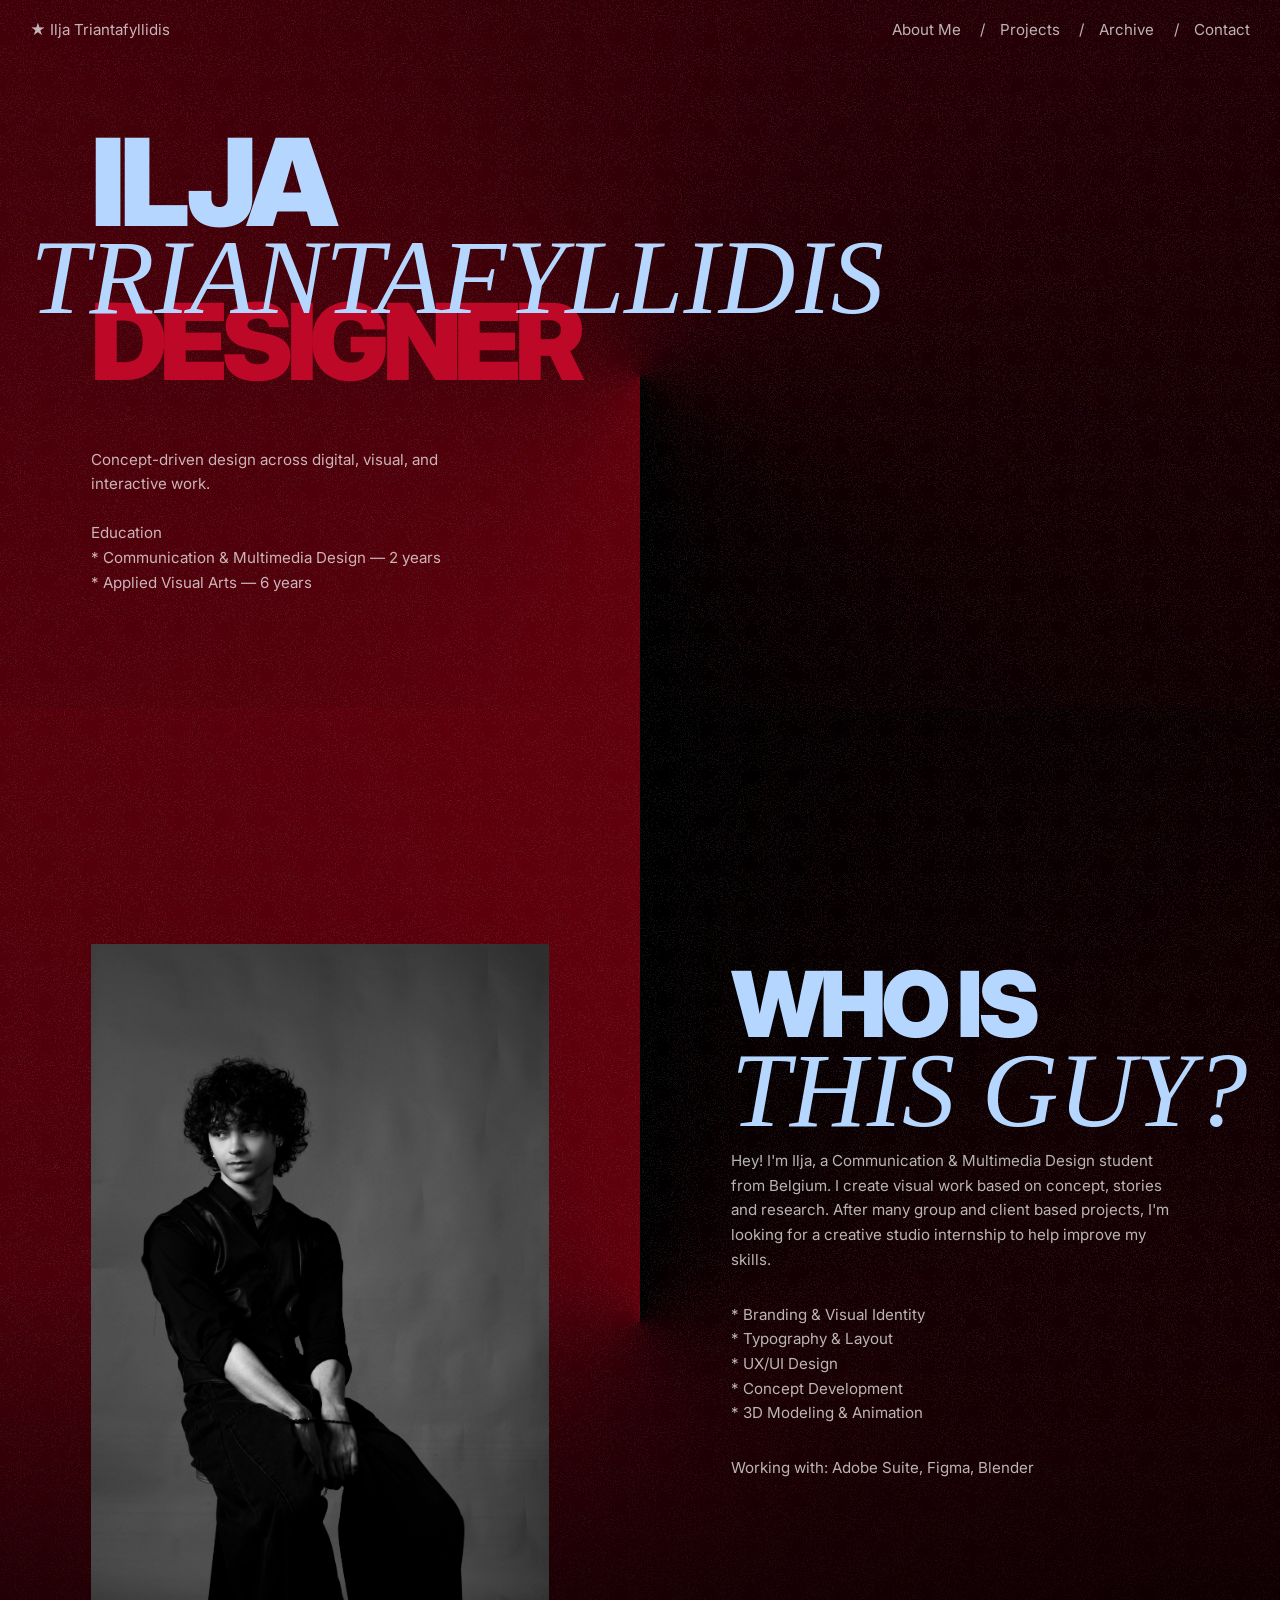
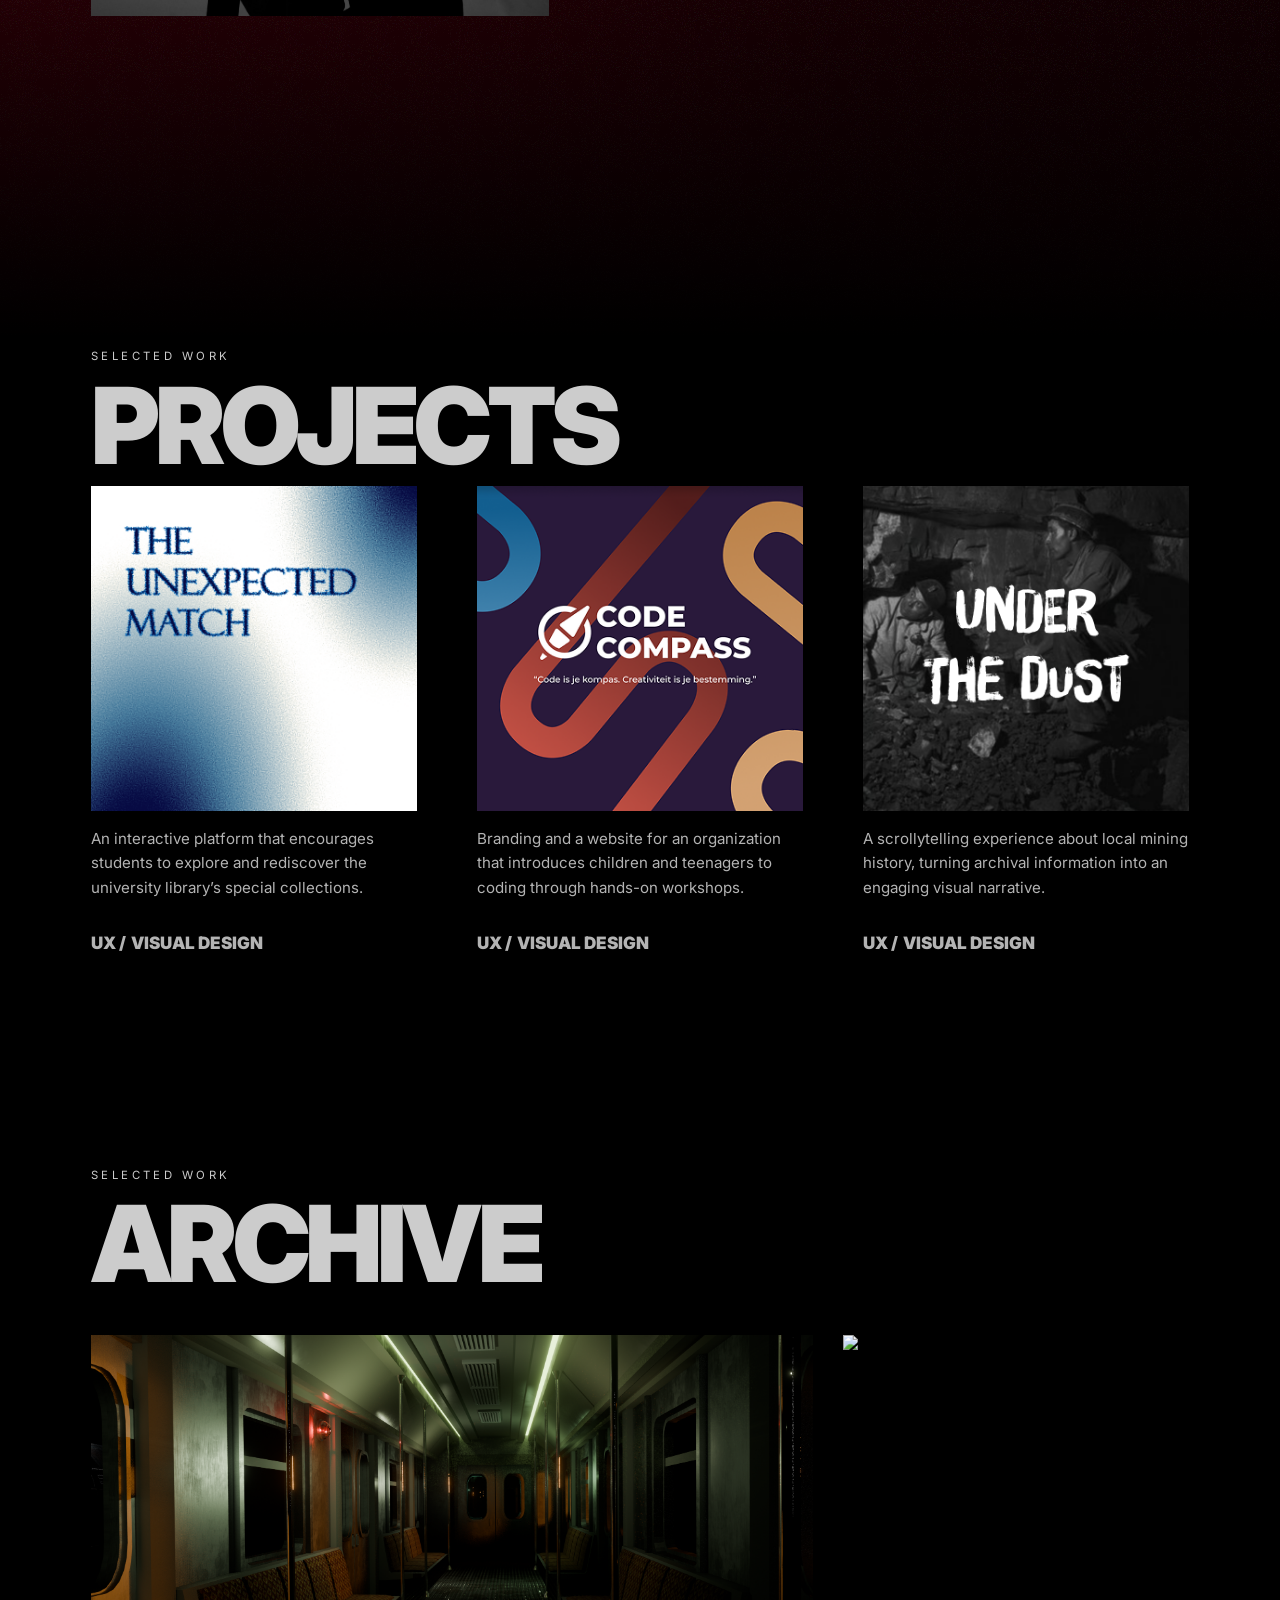
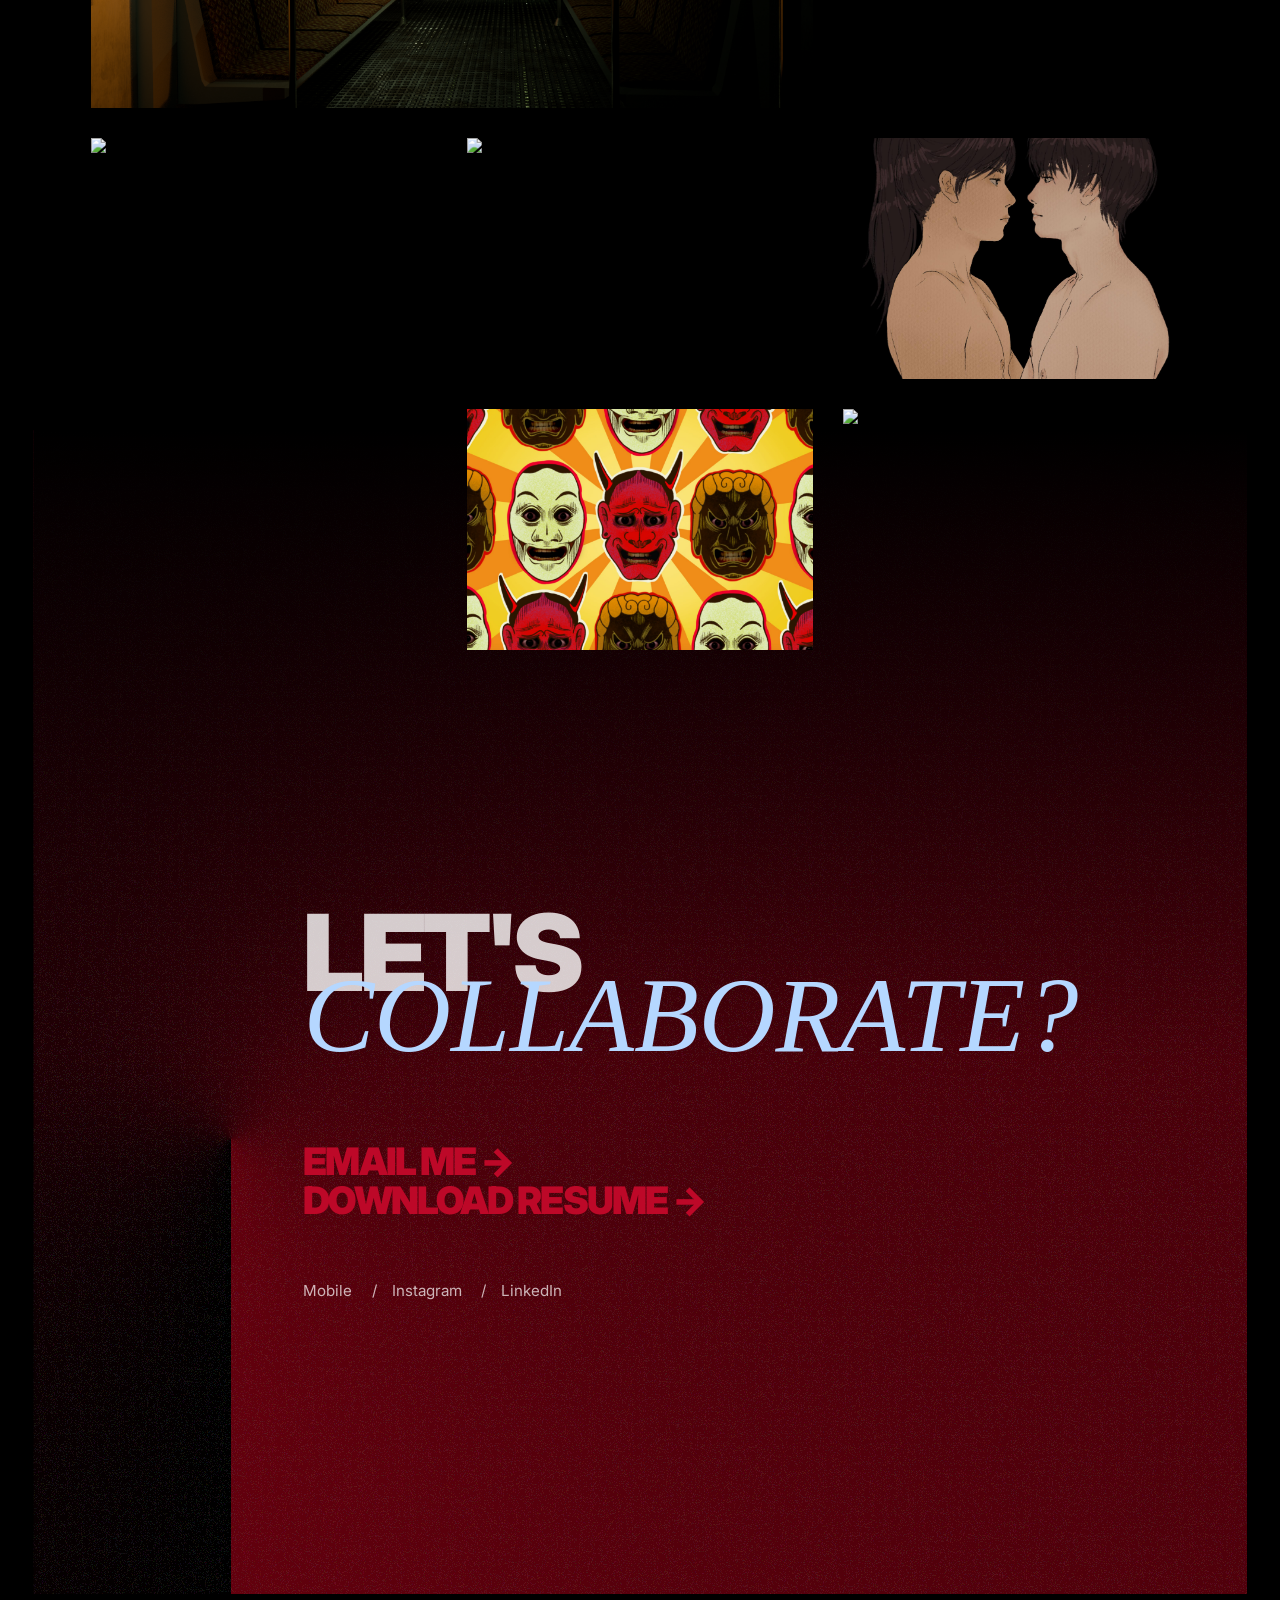
==== index.html @ 42c35bc0 "first commit" ====
<!DOCTYPE html>
<html lang="en">

<head>
    <meta charset="UTF-8">
    <meta name="viewport" content="width=device-width, initial-scale=1.0">
    <meta name="description"
        content="Portfolio of Ilja Triantafyllidis, showcasing UX, visual design, and interactive projects.">
    <title>Ilja Triantafyllidis Portfolio</title>
    <link rel="stylesheet" href="css/reset.css">
    <link rel="stylesheet" href="css/style.css">

    <link rel="preconnect" href="https://fonts.googleapis.com">
    <link rel="preconnect" href="https://fonts.gstatic.com" crossorigin>
    <link
        href="https://fonts.googleapis.com/css2?family=Inter:ital,opsz,wght@0,14..32,100..900;1,14..32,100..900&display=swap"
        rel="stylesheet">
</head>

<body>
    <div class="pageRevealOverlay" aria-hidden="true"></div>

    <nav class="siteNav" aria-label="Primary navigation">
        <div class="siteNavBrand navLeft">
            <a href="index.html#top" class="homeLink">★ Ilja Triantafyllidis</a>
        </div>
        <div class="siteNavLinks">
            <ul class="siteNavList ulWhite">
                <li><a href="index.html#about">About Me</a></li>
                <li><a href="index.html#projects">Projects</a></li>
                <li><a href="index.html#archive">Archive</a></li>
                <li><a href="index.html#contact">Contact</a></li>
            </ul>
        </div>
    </nav>

    <div class="siteBackground background" aria-hidden="true">
        <div class="siteBackgroundLayer background1">
            <img src="assets/img/radialGradient.svg" alt="background gradient" class="radialGradientTop">
            <img src="assets/img/radialGradient.svg" alt="background gradient" class="radialGradientBottom">
            <div class="siteBackgroundFade fadeGradient"></div>
        </div>
    </div>

    <main id="top" class="siteMain">

        <section class="hero frame" aria-label="Introduction">
            <div class="heroTitle">
                <h1>ILJA</h1>
                <h2>TRIANTAFYLLIDIS</h2>
                <h3>DESIGNER</h3>
            </div>
            <p>Concept-driven design across digital, visual, and interactive work.<br><br>
                Education<br>* Communication & Multimedia Design — 2 years<br>* Applied Visual Arts — 6 years
            </p>
        </section>

        <section class="intro frame" id="about" aria-label="About">
            <div class="introMedia leftIntro">
                <figure class="imgIntroBox">
                    <img src="assets/img/port1.jpg" alt="ilja" class="imgIntroContent">
                </figure>
            </div>
            <div class="introContent rightIntro">
                <h4>WHO IS</h4>
                <h2> THIS GUY?</h2>
                <p>Hey! I'm Ilja, a Communication & Multimedia Design student from Belgium.
                    I create visual work based on concept, stories and research.
                    After many group and client based projects, I'm looking for a creative studio internship
                    to help improve
                    my skills.</p>
                <p>* Branding & Visual Identity<br>
                    * Typography & Layout<br>
                    * UX/UI Design<br>
                    * Concept Development<br>
                    * 3D Modeling & Animation</p>
                <p class="noMargin">Working with: Adobe Suite, Figma, Blender</p>
            </div>
        </section>

        <section class="projects" id="projects" aria-label="Projects">
            <h6>SELECTED WORK</h6>
            <h3>PROJECTS</h3>
            <div class="projectItems">
                <article class="projectItem">
                    <a href="theUnexpectedMatch.html">
                        <img src="assets/img/theUnexpectedMatch.png" alt="the unexpected match" class="projectImg">
                    </a>
                    <p>An interactive platform that encourages students to explore and rediscover the university
                        library’s special collections.</p>
                    <ul>
                        <li>UX</li>
                        <li>VISUAL DESIGN</li>
                    </ul>
                </article>
                <article class="projectItem">
                    <a href="codeCompass.html">
                        <img src="assets/img/codeCompass.png" alt="code compass" class="projectImg">
                    </a>
                    <p>Branding and a website for an organization that introduces children and teenagers to coding
                        through hands-on workshops.</p>
                    <ul>
                        <li>UX</li>
                        <li>VISUAL DESIGN</li>
                    </ul>
                </article>
                <article class="projectItem">
                    <a href="underTheDust.html">
                        <img src="assets/img/onderHetStof.png" alt="onder het stof" class="projectImg">
                    </a>
                    <p>A scrollytelling experience about local mining history, turning archival information into an
                        engaging visual narrative.</p>
                    <ul>
                        <li>UX</li>
                        <li>VISUAL DESIGN</li>
                    </ul>
                </article>
            </div>
        </section>

        <section class="archive" id="archive" aria-label="Archive">
            <h6>SELECTED WORK</h6>
            <h3>ARCHIVE</h3>
            <!-- <div class="archiveGrid archiveRows">
                <div class="archiveColumn archiveRow">
                    <div class="archiveItem">
                        <img src="assets/img/illustration3.png" alt="Archive illustration 1">
                    </div>
                    <div class="archiveItem">
                        <img src="assets/img/illustration1.png" alt="Archive illustration 2">
                    </div>
                    <div class="archiveItem">
                        <img src="assets/img/illustration4.png" alt="Archive illustration 3">
                    </div>
                </div>
                <div class="archiveColumn archiveRow">
                    <div class="archiveItem">
                        <img src="assets/img/illustration3.png" alt="Archive illustration 4">
                    </div>
                    <div class="archiveItem">
                        <img src="assets/img/illustration1.png" alt="Archive illustration 5">
                    </div>
                    <div class="archiveItem">
                        <img src="assets/img/illustration4.png" alt="Archive illustration 6">
                    </div>
                </div>
                <div class="archiveColumn archiveRow">
                    <div class="archiveItem">
                        <img src="assets/img/illustration3.png" alt="Archive illustration 7">
                    </div>
                    <div class="archiveItem">
                        <img src="assets/img/illustration1.png" alt="Archive illustration 8">
                    </div>
                    <div class="archiveItem">
                        <img src="assets/img/illustration4.png" alt="Archive illustration 9">
                    </div>
                </div>
            </div> -->

            <div class="archiveGrid" aria-label="Archive gallery">
                <article class="archiveCell archiveItem cell-a">
                    <img src="assets/img/A.png" alt="Archive image 1" class="archiveImg">
                </article>
                <article class="archiveCell archiveItem cell-b">
                    <img src="assets/img/B.png" alt="Archive image 2" class="archiveImg">
                </article>
                <article class="archiveCell archiveItem cell-c">
                    <img src="assets/img/C.png" alt="Archive image 3" class="archiveImg">
                </article>
                <article class="archiveCell archiveItem archivePan cell-d">
                    <img src="assets/img/D.jpg" alt="Archive image 4" class="archiveImg">
                </article>
                <article class="archiveCell archiveItem cell-e">
                    <img src="assets/img/E.jpg" alt="Archive image 5" class="archiveImg">
                </article>
                <article class="archiveCell archiveItem cell-f">
                    <img src="assets/img/F.jpg" alt="Archive image 6" class="archiveImg">
                </article>
                <article class="archiveCell archiveItem cell-g">
                    <img src="assets/img/G.png" alt="Archive image 7" class="archiveImg">
                </article>
            </div>


        </section>

        <aside class="archiveModal" id="archiveModal" aria-hidden="true" role="dialog" aria-modal="true"
            aria-label="Archive image viewer">
            <button type="button" class="archiveModalClose" id="archiveModalClose"
                aria-label="Close image popup">×</button>
            <div class="archiveModalViewport" id="archiveModalViewport">
                <img src="" alt="" class="archiveModalImage" id="archiveModalImage">
            </div>
        </aside>

        <section class="contact frame" id="contact" aria-label="Contact">
            <h3>LET'S</h3>
            <h2>COLLABORATE?</h2>
            <!-- <p>Do you like what you see? L</p> -->
            <div class="contactLinks">
                <a href="mailto:hello@example.com">EMAIL ME →</a>
                <a href="assets/files/Ilja_Resume.pdf" download>DOWNLOAD RESUME →</a>
            </div>
            <ul class="contactMeta ulWhite">
                <li><a href="#" aria-disabled="true">Mobile</a></li>
                <li><a href="#" aria-disabled="true">Instagram</a></li>
                <li><a href="#" aria-disabled="true">LinkedIn</a></li>
            </ul>
        </section>

    </main>

    <div class="background2" aria-hidden="true">
        <img src="assets/img/radialGradient2.svg" alt="" class="radialGradientContact">
    </div>



    <script src="js/script.js"></script>
</body>

</html>
---- css/style.css ----
/* Custom styles */

/* ========================================
   PAGE REVEAL ANIMATION
   ======================================== */

@keyframes revealPage {
    0% {
        transform: translateX(-40vw) skewX(-20deg);
        width: 200%;
    }
    100% {
        transform: translateX(200vw) skewX(-20deg);
        width: 200%;
    }
}

.pageRevealOverlay {
    position: fixed;
    top: 0;
    left: 0;
    width: 200%;
    height: 100vh;
    background-color: #000000;
    z-index: 9999;
    transform-origin: left center;
}

body.page-ready .pageRevealOverlay {
    animation: revealPage 1.2s ease-in-out forwards;
}

/* ========================================
   DESIGN TOKENS & VARIABLES
   ======================================== */

/* Color Palette */
:root {
    /* Text Colors */
    --color-text-primary: #ffffff;
    --color-text-secondary: #B5D7FF;
    --color-text-accent: #BD0828;
    
    /* Background Colors */
    --color-background-dark: #000000;
    
    /* Spacing Scale */
    --spacing-xs: 4px;
    --spacing-sm: 8px;
    --spacing-md: 16px;
    --spacing-lg: 32px;
    --spacing-xl: 64px;
    --spacing-2xl: 96px;
    --spacing-3xl: 128px;
    --spacing-4xl: 160px;
    --spacing-5xl: 224px;
    
    /* Animation */
    --timing-fast: 150ms;
    --timing-base: 200ms;
    --timing-slow: 300ms;
    --timing-slower: 700ms;
    --timing-slowest: 900ms;
    --easing-standard: cubic-bezier(0.22, 1, 0.36, 1);
    --easing-ease: ease;
    
    /* Z-Index Scale */
    --z-background: -10;
    --z-base: 0;
    --z-content: 1;
    --z-elevated: 5;
    --z-overlay: 10;
    --z-nav: 30;
    --z-modal: 200;
    
    /* Breakpoints */
    --breakpoint-md: 900px;
    --breakpoint-sm: 768px;
    
    /* Deprecated: Use new naming */
    --color-primarytext: #ffffff;
    --color-secondarytext: #B5D7FF;
    --color-accenttext: #BD0828;
    --color-background: #000000;
}

/* Typography */

h3,
h5,
h6,
p {
    opacity: 0.8;
}

h1 {
    font-family: 'Inter';
    font-size: 128px;
    font-style: normal;
    font-weight: 900;
    line-height: 128px;
    letter-spacing: -5px;
    color: var(--color-text-secondary);
}

h2 {
    font-family: Georgia;
    font-size: 112px;
    font-style: italic;
    font-weight: 400;
    line-height: 72px;
    color: var(--color-text-secondary);
}

.h2-reveal {
    transition: left 700ms cubic-bezier(0.22, 1, 0.36, 1) 400ms;
    will-change: left;
}

h3 {
    font-family: 'Inter';
    font-size: 112px;
    font-style: normal;
    font-weight: 900;
    line-height: 128px;
    letter-spacing: -5px;
    color: var(--color-text-primary);
}

h4 {
    font-family: 'Inter';
    font-size: 96px;
    font-style: normal;
    font-weight: 900;
    line-height: 128px;
    letter-spacing: -5px;
    color: var(--color-text-secondary);
}

h5 {
    font-family: 'Inter';
    font-size: 72px;
    font-style: normal;
    font-weight: 900;
    line-height: 72px;
    letter-spacing: -4px;
    color: var(--color-text-primary);
}

h6 {
    font-family: 'Inter';
    font-size: 12px;
    font-style: normal;
    font-weight: 400;
    line-height: 16px;
    letter-spacing: 3.6px;
    color: var(--color-text-primary);
}

p {
    font-family: 'Inter';
    font-size: 16px;
    font-style: normal;
    font-weight: 400;
    line-height: 26px;
    opacity: 0.7;
    color: var(--color-text-primary);
    margin-bottom: var(--spacing-lg);
}

span {
    font-weight: 900;
}

.contactLinks a {
    font-family: 'Inter';
    font-size: 40px;
    font-style: normal;
    font-weight: 900;
    line-height: 38px;
    letter-spacing: -2px;
    color: var(--color-text-accent);
    text-decoration: none;
    display: inline-block;
    width: fit-content;
    transform-origin: left center;
    transform: skewX(0deg);
    transition: transform 240ms var(--easing-standard);
}

.contactLinks a:hover {
    transform: skewX(-20deg);
}

.contactMeta a,
.contactMeta a:link,
.contactMeta a:visited,
.contactMeta a:active {
    font: inherit;
    font-style: normal;
    line-height: inherit;
    letter-spacing: 0;
    color: inherit;
    text-decoration: none;
    font-weight: 400;
    display: inline-block;
    transform-origin: left center;
    transform: skewX(0deg);
    transition: transform 240ms var(--easing-standard), font-weight var(--timing-fast) var(--easing-ease), opacity var(--timing-base) var(--easing-ease);
}

.contactMeta a:hover {
    transform: skewX(-20deg);
    opacity: 1;
}

ul {
    font-family: 'Inter';
    font-size: 18px;
    font-style: normal;
    font-weight: 900;
    line-height: 26px;
    opacity: 0.7;
    color: var(--color-text-primary);
    display: flex;
    flex-wrap: wrap;
    margin-bottom: var(--spacing-lg);
}

.ulWhite {
    font-weight: 400;
    font-size: 16px;
}

.ulWhite li:not(:last-child)::after {
    margin-left: var(--spacing-md);
    margin-right: var(--spacing-md);
}

li:not(:last-child)::after {
    content: " /";
    margin-right: 5px;
}

/* Overall */

body {
    position: relative;
    background: var(--color-background-dark);
}

html {
    scroll-behavior: smooth;
}

main {
    display: flex;
    flex-direction: column;
    max-width: 1440px;
    padding-left: var(--spacing-2xl);
    padding-right: var(--spacing-2xl);
    margin: 0 auto;
}


/* nav */

nav {
    position: fixed;
    top: 0;
    left: 0;
    width: 100%;
    height: 64px;
    display: flex;
    align-items: center;
    justify-content: space-between;
    padding-left: var(--spacing-lg);
    padding-right: var(--spacing-lg);
    box-sizing: border-box;
    z-index: var(--z-nav);
    background-color: transparent;
    transition: background-color var(--timing-slow) var(--easing-ease);
}

nav.is-scrolled {
    background-color: var(--color-background-dark);
}

nav p,
nav ul {
    margin: 0;
}

nav .homeLink {
    font-family: 'Inter';
    font-size: 16px;
    font-style: normal;
    font-weight: 400;
    line-height: 26px;
    opacity: 0.7;
    color: var(--color-text-primary);
    text-decoration: none;
    letter-spacing: 0;
    display: inline-block;
    transform-origin: left center;
    transform: skewX(0deg);
    transition: transform 240ms var(--easing-standard), opacity var(--timing-base) var(--easing-ease);
}

nav .homeLink:hover {
    transform: skewX(-20deg);
    opacity: 1;
}

nav .ulWhite a {
    font: inherit;
    font-style: normal;
    line-height: inherit;
    letter-spacing: 0;
    color: inherit;
    text-decoration: none;
    font-weight: 400;
    display: inline-block;
    transform-origin: left center;
    transform: skewX(0deg);
    transition: transform 240ms var(--easing-standard), font-weight var(--timing-fast) var(--easing-ease), opacity var(--timing-base) var(--easing-ease);
}

nav .ulWhite a:hover {
    transform: skewX(-20deg);
    opacity: 1;
}

nav .ulWhite a.active {
    font-weight: 900;
}

#top,
#projects,
#about,
#archive,
#contact {
    scroll-margin-top: 32px;
}

/* jumpbutton */

.jumpButton {
    position: fixed;
    bottom: 32px;
    right: 32px;
    z-index: 100;
}

.jumpLink {
    font-family: 'Inter';
    font-size: 32px;
    font-style: normal;
    font-weight: 900;
    line-height: 38px;
    letter-spacing: -1px;
    color: var(--color-text-primary);
    text-decoration: none;
}

/* frames */

.frame {
    min-height: 700px;
    max-height: 1000px;
}

/* red background */

.background1 {
    position: absolute;
    top: -50px;
    left: 0;
    width: 100%;
    z-index: var(--z-background);
    opacity: 1;
}

@media (prefers-reduced-motion: reduce) {
    .background1 {
        opacity: 1;
        transition: none;
    }

    .background2 {
        opacity: 1;
        transition: none;
    }
}

.radialGradientTop {
    position: relative;
    top: -200px;
    width: 100%;
}

.radialGradientBottom {
    position: relative;
    top: -500px;
    transform: scaleY(-1);
    width: 100%;
}

.fadeGradient {
    position: relative;
    top: -1200px;
    left: 0;
    width: 100%;
    height: 700px;
    background: linear-gradient(to bottom, rgba(0, 0, 0, 0) 0%, var(--color-background-dark) 100%);
    z-index: var(--z-base);
}

.radialGradientContact {
    position: absolute;
    bottom: 0;
    left: 50%;
    transform: translateX(-50%);
    width: 100vw;
    display: block;
}

.background2 {
    position: absolute;
    left: 0;
    bottom: 0;
    width: 100%;
    z-index: var(--z-background);
    opacity: 0;
    transition: opacity var(--timing-slowest) var(--easing-ease);
    pointer-events: none;
}

body.is-loaded .background2 {
    opacity: 1;
}

/* Hero */

.hero {
    box-sizing: border-box;
    height: 100vh;
    padding-top: var(--spacing-3xl);
}

.hero p {
    width: 418px;
    margin-top: var(--spacing-md);
}

.hero h6 {
    margin-bottom: 32px;
}

.heroTitle h3 {
    color: var(--color-text-accent);
    position: relative;
    top: -32px;
    z-index: 5;
    opacity: 1;
    letter-spacing: -7px;
}

.heroTitle h2 {
    position: relative;
    left: -64px;
    z-index: 10;
}

/* Introduction */

.intro {
    box-sizing: border-box;
    height: 100vh;
    padding-top: var(--spacing-2xl);
    padding-bottom: var(--spacing-2xl);
    display: flex;
    flex-direction: row;
    margin-bottom: var(--spacing-4xl);
}

.intro .leftIntro,
.intro .introMedia {
    width: 50%;
    padding-right: var(--spacing-2xl);
    box-sizing: border-box;
}

.intro .rightIntro,
.intro .introContent {
    padding-left: var(--spacing-2xl);
    width: 50%;
    box-sizing: border-box;
}

.imgIntroBox {
    width: 100%;
    height: 100%;
    overflow: hidden;
}

.imgIntroContent {
    display: block;
    width: 100%;
    height: 100%;
    object-fit: cover;
    object-position: center;
    filter: grayscale(100%);
}

.intro h2 {
    position: relative;
    top: -10px;
    left: -252px;
    z-index: 10;
    width: fit-content;
    white-space: nowrap;
    margin-bottom: 16px;
}

.intro .noMargin {
    margin: 0;
}

/* Projects */

.projects {
    box-sizing: border-box;
    padding-top: 96px;
    padding-bottom: 96px;
}

.projectItems {
    display: flex;
    gap: var(--spacing-xl);
}

.projectItem {
    flex: 1;
    min-width: 0;
    position: relative;
}

.projectItem > a {
    position: relative;
    display: block;
}

.projectItem > a::before {
    content: "";
    position: absolute;
    top: 0;
    left: 0;
    width: 100%;
    aspect-ratio: 1/1;
    background: var(--color-text-secondary);
    opacity: 0;
    transform: translateX(0);
    transition: transform var(--timing-slow) var(--easing-ease), opacity var(--timing-slow) var(--easing-ease);
    pointer-events: none;
}

.projectImg {
    position: relative;
    z-index: 1;
    display: block;
    width: 100%;
    aspect-ratio: 1/1;
    object-fit: cover;
    object-position: center;
    margin-bottom: var(--spacing-md);
    transition: transform var(--timing-slow) var(--easing-ease);
}

.projectItem > a:hover::before {
    opacity: 1;
    transform: translateX(-10px);
}

.projectItem > a:hover .projectImg {
    transform: skewX(-6deg) translateX(6px);
}

/* archive */

.archive {
    box-sizing: border-box;
    padding-bottom: 96px;
    padding-top: 96px;
}

.archiveGrid {
    width: 100%;
    margin-top: 32px;
    display: grid;
    gap: var(--spacing-lg);
    grid-template-columns: repeat(3, minmax(0, 1fr));
    grid-template-rows: 1.55fr 1fr 1fr;
    grid-template-areas:
        "a a b"
        "c d e"
        "c f g";
    aspect-ratio: 6 / 5;
}

.archiveCell {
    position: relative;
    min-width: 0;
    min-height: 0;
    cursor: pointer;
}

.cell-a {
    grid-area: a;
}

.cell-b {
    grid-area: b;
}

.cell-c {
    grid-area: c;
}

.cell-d {
    grid-area: d;
}

.cell-e {
    grid-area: e;
}

.cell-f {
    grid-area: f;
}

.cell-g {
    grid-area: g;
}

.archiveItem::before {
    content: "";
    position: absolute;
    top: 0;
    left: 0;
    width: 100%;
    height: 100%;
    background: var(--color-text-secondary);
    opacity: 0;
    transform: translateX(0);
    transition: transform var(--timing-slow) var(--easing-ease), opacity var(--timing-slow) var(--easing-ease);
    pointer-events: none;
    z-index: 0;
}

.archiveImg {
    position: relative;
    z-index: 1;
    display: block;
    width: 100%;
    height: 100%;
    object-fit: cover;
    object-position: center;
    transition: transform var(--timing-slow) var(--easing-ease);
}

.archivePan {
    overflow: visible;
}

.archivePanViewport,
.archiveModalViewport {
    position: absolute;
    inset: 0;
    display: flex;
    align-items: center;
    justify-content: center;
    transition: transform var(--timing-slow) var(--easing-ease);
}

.archivePanViewport {
    overflow: visible;
}

.archivePanClip {
    position: absolute;
    inset: 0;
    overflow: hidden;
}

.archivePanTrack,
.archiveModalTrack {
    display: flex;
    width: max-content;
    height: 100%;
    gap: 5px;
    will-change: transform;
    animation: archivePanLoop 60s linear infinite;
}

.archivePanTrack img,
.archiveModalTrack img {
    display: block;
    height: 100%;
    width: auto;
    flex: 0 0 auto;
    object-fit: cover;
    object-position: left center;
}

.archiveItem:hover::before {
    opacity: 1;
    transform: translateX(-10px);
}

.archiveItem:hover .archiveImg {
    transform: skewX(-6deg) translateX(6px);
}

.archivePan:hover .archivePanViewport {
    transform: skewX(-6deg) translateX(6px);
}

@keyframes archivePanLoop {
    0% {
        transform: translateX(0);
    }

    100% {
        transform: translateX(calc(-50% - 2.5px));
    }
}

@media (max-width: 900px) {
    .archiveGrid {
        aspect-ratio: auto;
        grid-template-columns: repeat(2, minmax(0, 1fr));
        grid-template-rows: auto;
        grid-template-areas:
            "a a"
            "b c"
            "d e"
            "f g";
    }

    .archiveCell {
        aspect-ratio: 3 / 2;
    }

    .cell-c {
        aspect-ratio: 2 / 3;
    }
}

.archiveModal {
    position: fixed;
    inset: 0;
    z-index: var(--z-modal);
    display: flex;
    align-items: center;
    justify-content: center;
    padding: var(--spacing-lg);
    background: rgba(0, 0, 0, 0.82);
    opacity: 0;
    pointer-events: none;
    transition: opacity var(--timing-slow) var(--easing-ease);
}

.archiveModal.is-open {
    opacity: 1;
    pointer-events: auto;
}

.archiveModalImage {
    max-width: min(1100px, calc(100vw - 64px));
    max-height: calc(100vh - 64px);
    width: auto;
    height: auto;
    object-fit: contain;
    box-shadow: 0 14px 48px rgba(0, 0, 0, 0.45);
}

.archiveModal.is-pan {
    overflow: hidden;
}

.archiveModalViewport {
    position: relative;
    width: min(1100px, calc(100vw - 64px));
    height: min(100vh - 64px, 900px);
}

.archiveModal.is-pan .archiveModalViewport {
    width: min(85vw, 1100px);
    height: min(80vh, 900px);
    cursor: pointer;
    box-sizing: border-box;
}

.archiveModal.is-pan .archiveModalImage {
    max-width: none;
    max-height: none;
}

.archiveModalClose {
    position: absolute;
    top: 18px;
    right: 24px;
    border: 0;
    background: transparent;
    color: var(--color-text-primary);
    font-family: 'Inter';
    font-size: 40px;
    font-weight: 400;
    line-height: 1;
    opacity: 0.8;
    cursor: pointer;
}

.archiveModalClose:hover {
    opacity: 1;
}

body.is-modal-open {
    overflow: hidden;
}

/* contact */

.contact {
    box-sizing: border-box;
    height: 100vh;
    padding-top: var(--spacing-4xl);
    padding-left: var(--spacing-5xl);
}

.contact h2 {
    position: relative;
    top: -35px;
    left: -60px;
    z-index: 10;
    width: fit-content;
    white-space: nowrap;
}

.contact p {
    width: 512px;
    margin-top: 16px;
}

.contactLinks {
    display: flex;
    gap: 4px;
    margin-top: 64px;
    flex-direction: column;
}

.contact ul {
    margin-top: 64px;
}

/* projects */

.projectHeroImg {
    position: absolute;
    top: 0;
    left: 50%;
    width: calc(100vw / var(--page-zoom-scale, 1));
    height: calc(100vh / var(--page-zoom-scale, 1));
    transform: translateX(-50%);
    z-index: 0;
    overflow: hidden;
}

.projectHeroImg img {
    display: block;
    width: 100%;
    height: 100%;
    object-fit: cover;
    object-position: center;
}

.projectHeroImg .imageGradient {
    position: absolute;
    inset: 0;
    background: linear-gradient(to right, rgba(0, 0, 0, 1) 0%, rgba(0, 0, 0, 0) 100%);
    pointer-events: none;
}

.projectHero {
    box-sizing: border-box;
    position: relative;
    height: 100vh;
    padding-top: 96px;
    padding-bottom: 96px;
    min-height: 700px;
    overflow: hidden;
}

.projectHero>* {
    position: relative;
    z-index: 1;
}

.projectHero h1 {
    color: var(--color-primarytext);
    position: relative;
    top: -32px;
    z-index: 5;
    opacity: 1;
    letter-spacing: -7px;
}

.projectHero p {
    width: 512px;
    margin-top: 16px;
    z-index: 5;
}

.projectHeroInfo p {
    width: auto;
}

.projectHeroInfo {
    display: flex;
    gap: 32px;
    margin-top: 32px;
    z-index: 5;
}

/* project problem */

.projectProblem {
    box-sizing: border-box;
    height: 100vh;
    padding-top: 128px;
    padding-bottom: 96px;
    min-height: 700px;
}

.projectProblemText {
    width: 512px;
}

.projectProblemText p {
    margin-top: 16px;
}

.projectProblemImg {
    margin-top: calc(100vh / var(--page-zoom-scale, 1));
    position: absolute;
    top: 0;
    right: 0;
    width: calc(50vw / var(--page-zoom-scale, 1));
    height: calc(100vh / var(--page-zoom-scale, 1));
    overflow: hidden;
}

.projectProblemImg img,
.projectProblemImg .projectProblemImgContent {
    display: block;
    width: 100%;
    height: 80%;
    margin-top: 10%;
    object-fit: cover;
    object-position: right center;
}

.projectProblemImg .imageGradient {
    position: absolute;
    inset: 0;
    background:
        linear-gradient(to top, rgba(0, 0, 0, 1) 0%, rgba(0, 0, 0, 0) 65%),
        linear-gradient(to right, rgba(0, 0, 0, 1) 0%, rgba(0, 0, 0, 0) 100%);
    z-index: 2;
    pointer-events: none;
}

/* project quote */

.projectQuote {
    box-sizing: border-box;
    height: 150vh;
    padding-top: 0;
    padding-bottom: 0;
    min-height: 700px;
}

.projectQuote h2 {
    position: sticky;
    top: 0;
    height: 100vh;
    display: flex;
    justify-content: center;
    align-items: center;
    width: 640px;
    margin: 0 auto;
    font-size: 24px;
    text-align: center;
    font-size: 40px;
    line-height: 39px;
}

@media (max-width: 900px) {
    .projectQuote {
        height: 118vh;
    }

    .projectQuote h2 {
        width: min(88vw, 640px);
        line-height: 1.2;
    }
}

/* project field research */

.projectFieldResearch {
    box-sizing: border-box;
    padding-bottom: 128px;
}

.projectFieldResearch .content,
.projectFieldResearch .researchGrid {
    display: flex;
    gap: 32px;
    flex-direction: column;
}

.projectFieldResearch p {
    margin-bottom: 16px;
}

.projectFieldResearch .content .left,
.projectFieldResearch .content .right,
.projectFieldResearch .researchColumn {
    width: 512px;

}

.projectFieldResearch .content img,
.projectFieldResearch .researchGrid img {
    width: 100%;
    aspect-ratio: 16/10;
    object-fit: cover;
    object-position: center;
}

/* project insights */

.projectInsights {
    box-sizing: border-box;
    padding-bottom: 128px;
    min-height: 700px;
    display: flex;
    gap: 64px;
}

.projectInsights .left,
.projectInsights .insightsNarrative {
    width: 512px;
}

.projectInsights .insightCard {
    width: 384px;
    height: 35%;
    border: 1px solid var(--color-primarytext);
    background-color: var(--color-background);
    display: flex;
    justify-content: center;
    align-items: center;
    align-content: center;
    text-align: center;
    position: relative;
    opacity: 0;
    transform: translateX(80px);
}

.insightCard p {
    width: 224px;
    margin: 0;
    font-weight: 700;
}

.projectInsights .insightCard h2 {
    position: absolute;
    margin: 0;
    font-size: 32px;
}

.projectInsights .insightCard2 h2 {
    top: 10px;
    right: -170px;
}

.projectInsights .insightCard3 h2 {
    top: 40px;
    right: -100px;
}

.insightCard1 {
    z-index: 3;
}

.insightCard2 {
    margin-left: 96px;
    margin-top: -32px;
    z-index: 4;
}

.insightCard3 {
    margin-left: 32px;
    margin-top: -32px;
    z-index: 3;
}

.projectInsights.is-visible .insightCard {
    animation-name: insightCardEnter;
    animation-duration: 700ms;
    animation-timing-function: cubic-bezier(0.22, 1, 0.36, 1);
    animation-fill-mode: forwards;
}

.projectInsights.is-visible .insightCard1 {
    animation-delay: 1s;
}

.projectInsights.is-visible .insightCard2 {
    animation-delay: 1.3s;
}

.projectInsights.is-visible .insightCard3 {
    animation-delay: 1.6s;
}

@keyframes insightCardEnter {
    from {
        opacity: 0;
        transform: translateX(80px);
    }

    to {
        opacity: 1;
        transform: translateX(0);
    }
}

@media (prefers-reduced-motion: reduce) {
    .projectInsights .insightCard {
        opacity: 1;
        transform: none;
        animation: none;
    }
}

/* project sketches */

.projectSketches {
    box-sizing: border-box;
    height: 360vh;
}

.projectSketchesScene {
    position: sticky;
    top: 0;
    height: 100vh;
    display: flex;
    justify-content: center;
    align-items: center;
    overflow: hidden;
}

.projectSketches h2 {
    width: 640px;
    text-align: center;
    font-size: 40px;
    line-height: 39px;
    z-index: 2;
    pointer-events: none;
}

.sketchImages {
    position: absolute;
    inset: 0;
    z-index: 1;
    pointer-events: none;
}

.sketchImage {
    position: absolute;
    width: 370px;
    max-width: 100%;
    height: auto;
    transform: translateY(120vh);
    will-change: transform;
}

.sketchImage:nth-child(1) {
    left: 6%;
    top: 10%;
}

.sketchImage:nth-child(2) {
    left: 28%;
    top: 32%;
}

.sketchImage:nth-child(3) {
    left: 69%;
    top: 8%;
}

.sketchImage:nth-child(4) {
    left: 3%;
    top: 42%;
}

.sketchImage:nth-child(5) {
    left: 73%;
    top: 38%;
}

.sketchImage:nth-child(6) {
    left: 18%;
    top: 67%;
}

.sketchImage:nth-child(7) {
    left: 53%;
    top: 70%;
}

.sketchImage:nth-child(8) {
    left: 10%;
    top: 80%;
}

@media (max-width: 900px) {
    .projectSketches {
        height: 320vh;
    }

    .projectSketches h2 {
        width: min(88vw, 640px);
        font-size: 30px;
        line-height: 1.2;
    }


}

/* project idea */

.projectIdea {
    box-sizing: border-box;
    padding-bottom: 128px;
}

.ideaCards {
    display: flex;
    gap: 32px;
    margin-top: 96px;
    align-items: center;
    justify-content: center;
    margin-bottom: 96px;
}

.ideaCard {
    text-align: center;
}

.ideaCard p {
    margin-top: 16px;
    width: auto;
}

.ideaArrow {
    width: 50px;
    flex-shrink: 0;
}

.projectIdea .explain {
    width: 512px;
}

.ideaCardsUtd {
    position: relative;
    display: block;
    width: fit-content;
    margin-right: auto;
    margin-left: auto;
}

.ideaCardsUtd .ideaCardUtd {
    display: block;
    max-width: 100%;
    height: auto;
}

.ideaCardsUtd::after {
    content: "";
    position: absolute;
    inset: 0;
    background:
        linear-gradient(to top, rgba(0, 0, 0, 1) 0%, rgba(0, 0, 0, 0) 100%) bottom / 100% 20% no-repeat,
        linear-gradient(to left, rgba(0, 0, 0, 1) 0%, rgba(0, 0, 0, 0) 100%) right / 20% 100% no-repeat;
    pointer-events: none;
}

/* project iteration */

.projectIteration {
    box-sizing: border-box;
    padding-top: 128px;
    padding-bottom: 96px;
}

.projectIteration p {
    margin-top: 32px;
    width: 512px;
}

.iterationImg {
    width: 100%;
    margin-top: 32px;
}

/* design decision */

.projectDesignDecision {
    box-sizing: border-box;
    padding-bottom: 128px;
}

.projectDesignDecisionGraphic {
    width: 100%;
    margin-top: 96px;
    margin-bottom: 96px;
}

.projectDesignDecisionGraphic .blocks {
    display: flex;
    gap: 32px;
    margin-top: 16px;
    width: 100%;
}

.projectDesignDecisionGraphic .block {
    flex: 1;
    min-width: 0;
    display: flex;
    flex-direction: column;
    gap: 16px
}

.projectDesignDecisionGraphic .block .color {
    width: 100%;
    height: 200px;
}

.projectDesignDecisionGraphic .color1 {
background-color: #F6B432;
}

.projectDesignDecisionGraphic .color2 {
    background-color: #B4152A;
}

.projectDesignDecisionGraphic .color3 {
    background-color: #1F88CC;
}

.projectDesignDecisionGraphic .color4 {
    background-color: #E74477;
}

.projectDesignDecisionGraphic .color5 {
    background-color: #7C2B88;
}

.projectDesignDecisionGraphic .arrow {
    width: 100%;
}

.projectDesignDecisionGraphic .arrow img {
    display: block;
    width: 100%;
    height: auto;
    object-fit: contain;
}

.projectDesignDecision p {
    width: 512px;
}

/* project final */

.projectFinalVideo {
    display: block;
    width: 70%;
    max-width: 100%;
    height: auto;
    margin-top: 32px;
    box-sizing: border-box;
    border: 4px solid transparent;
    margin: 64px auto 128px auto;
}

.projectFinalVideo.is-paused {
    border-color: #ffffff;
}

.projectFinal p {
    width: 512px;
}

.finalLink {
    width: 100%;
    margin-top: 32px;
    box-sizing: border-box;
}

.finalLink a {
    display: block;
    width: 100%;
    cursor: pointer;
}

.finalLink img {
    display: block;
    width: 100%;
    height: auto;
    object-fit: cover;
    object-position: center;
    transition: border 0.3s ease;
}

.finalLink a:hover img {
    border: 2px solid #ffffff;
    animation: borderPulse 1.5s ease-in-out infinite;
}

@keyframes borderPulse {
    0%, 100% {
        border-color: rgba(255, 255, 255, 0);
    }
    50% {
        border-color: rgba(255, 255, 255, 1);
    }
}
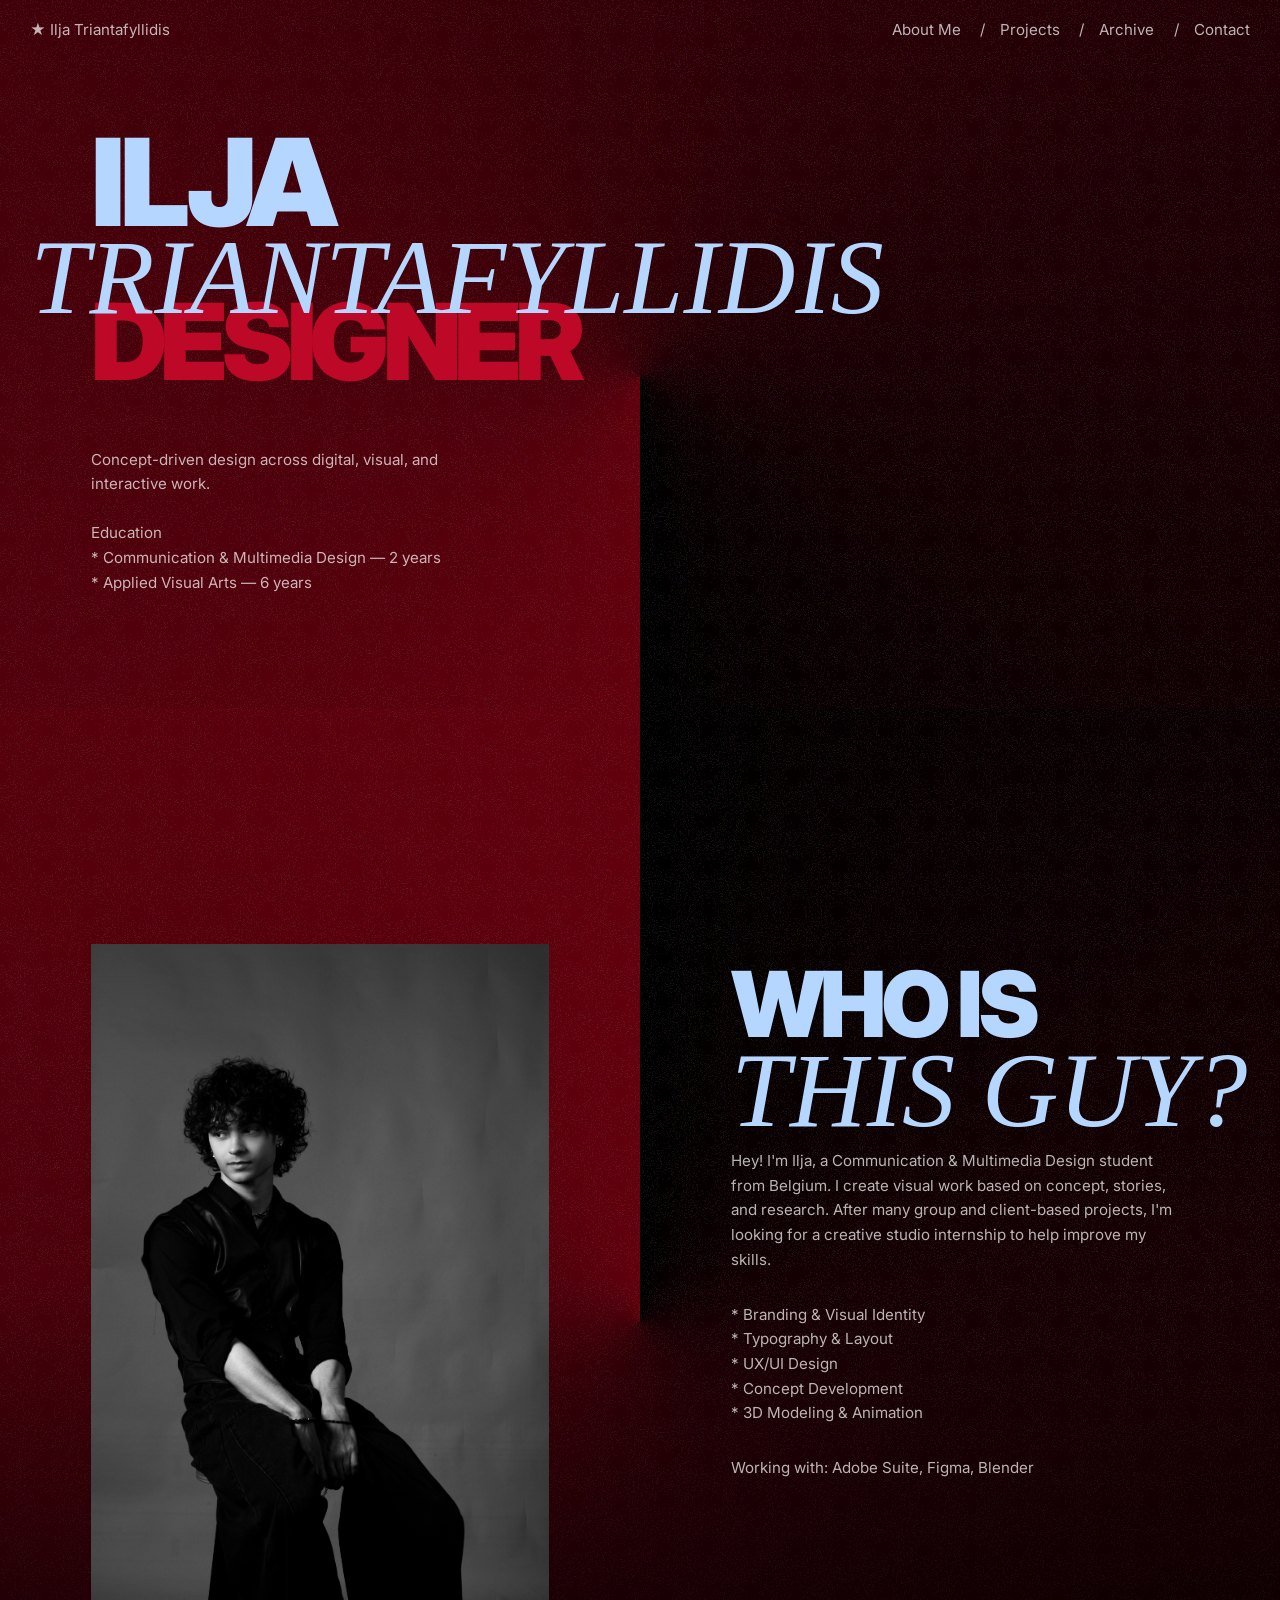
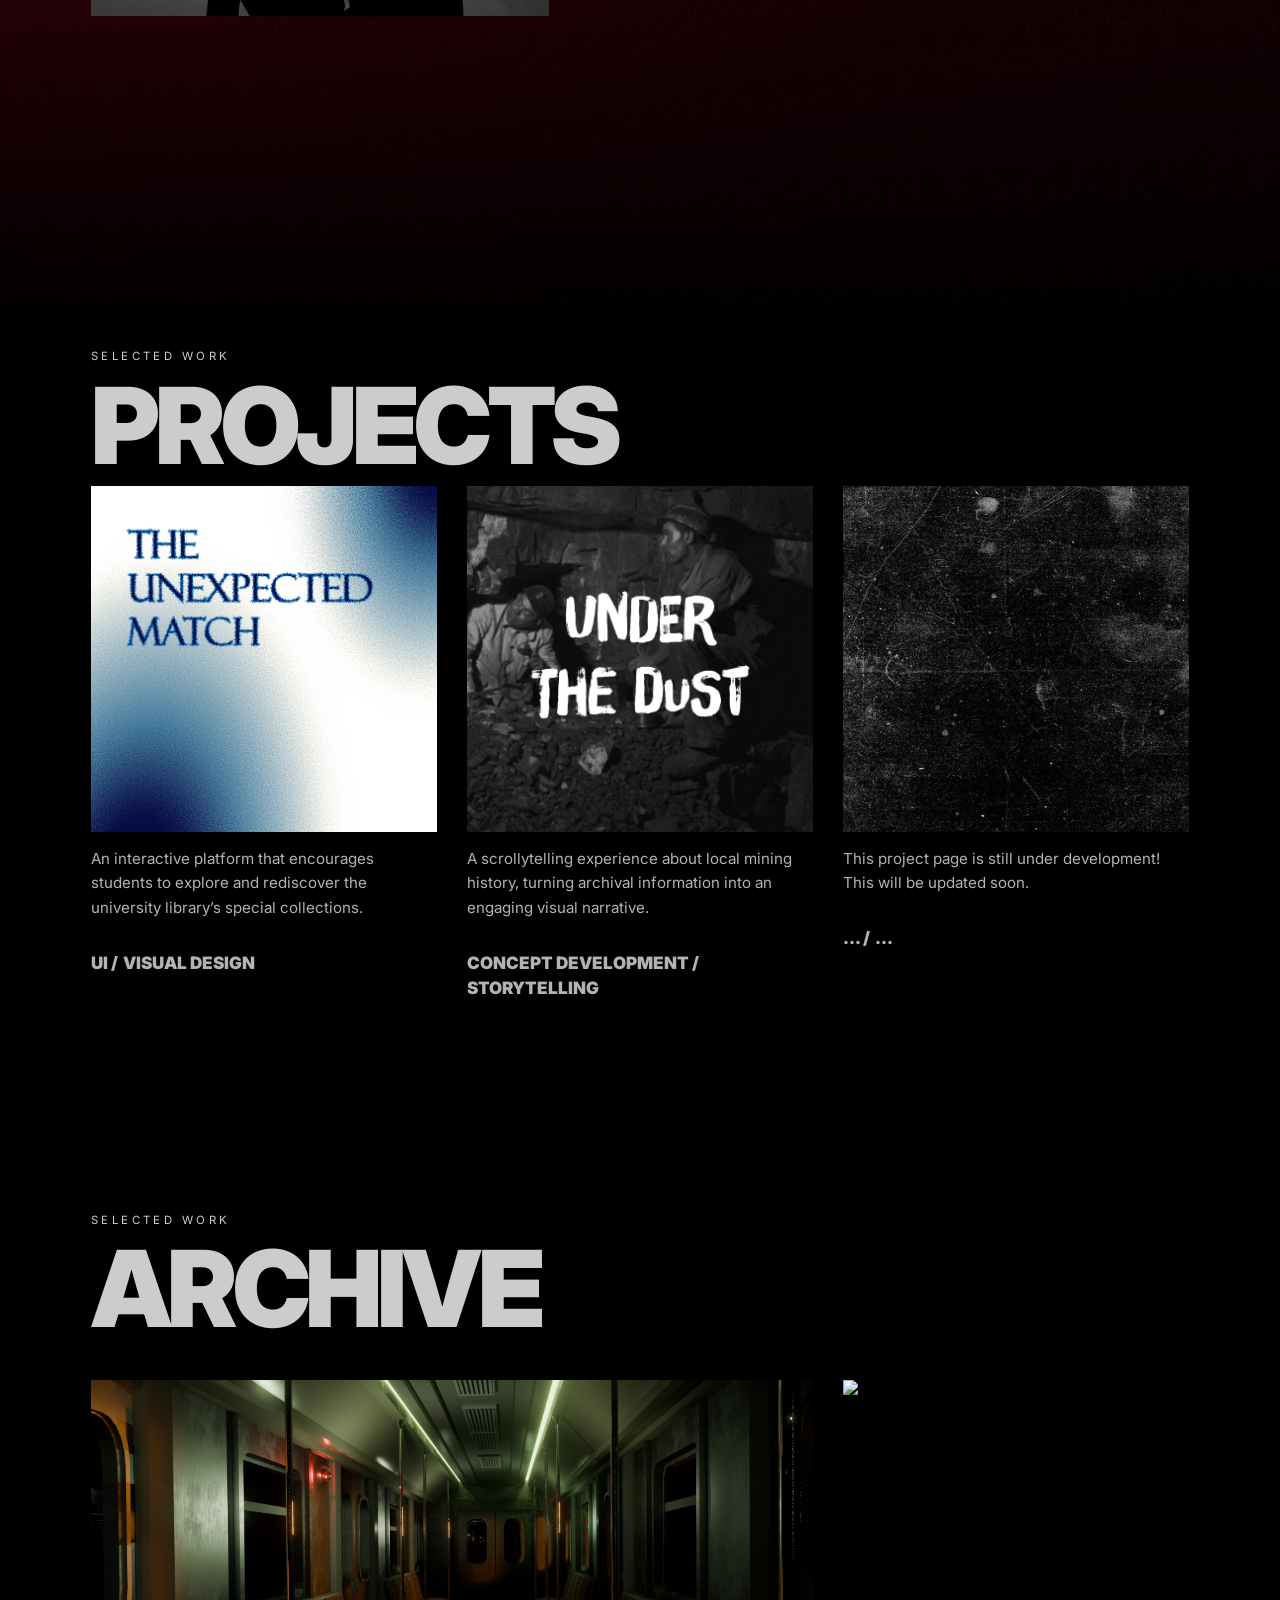
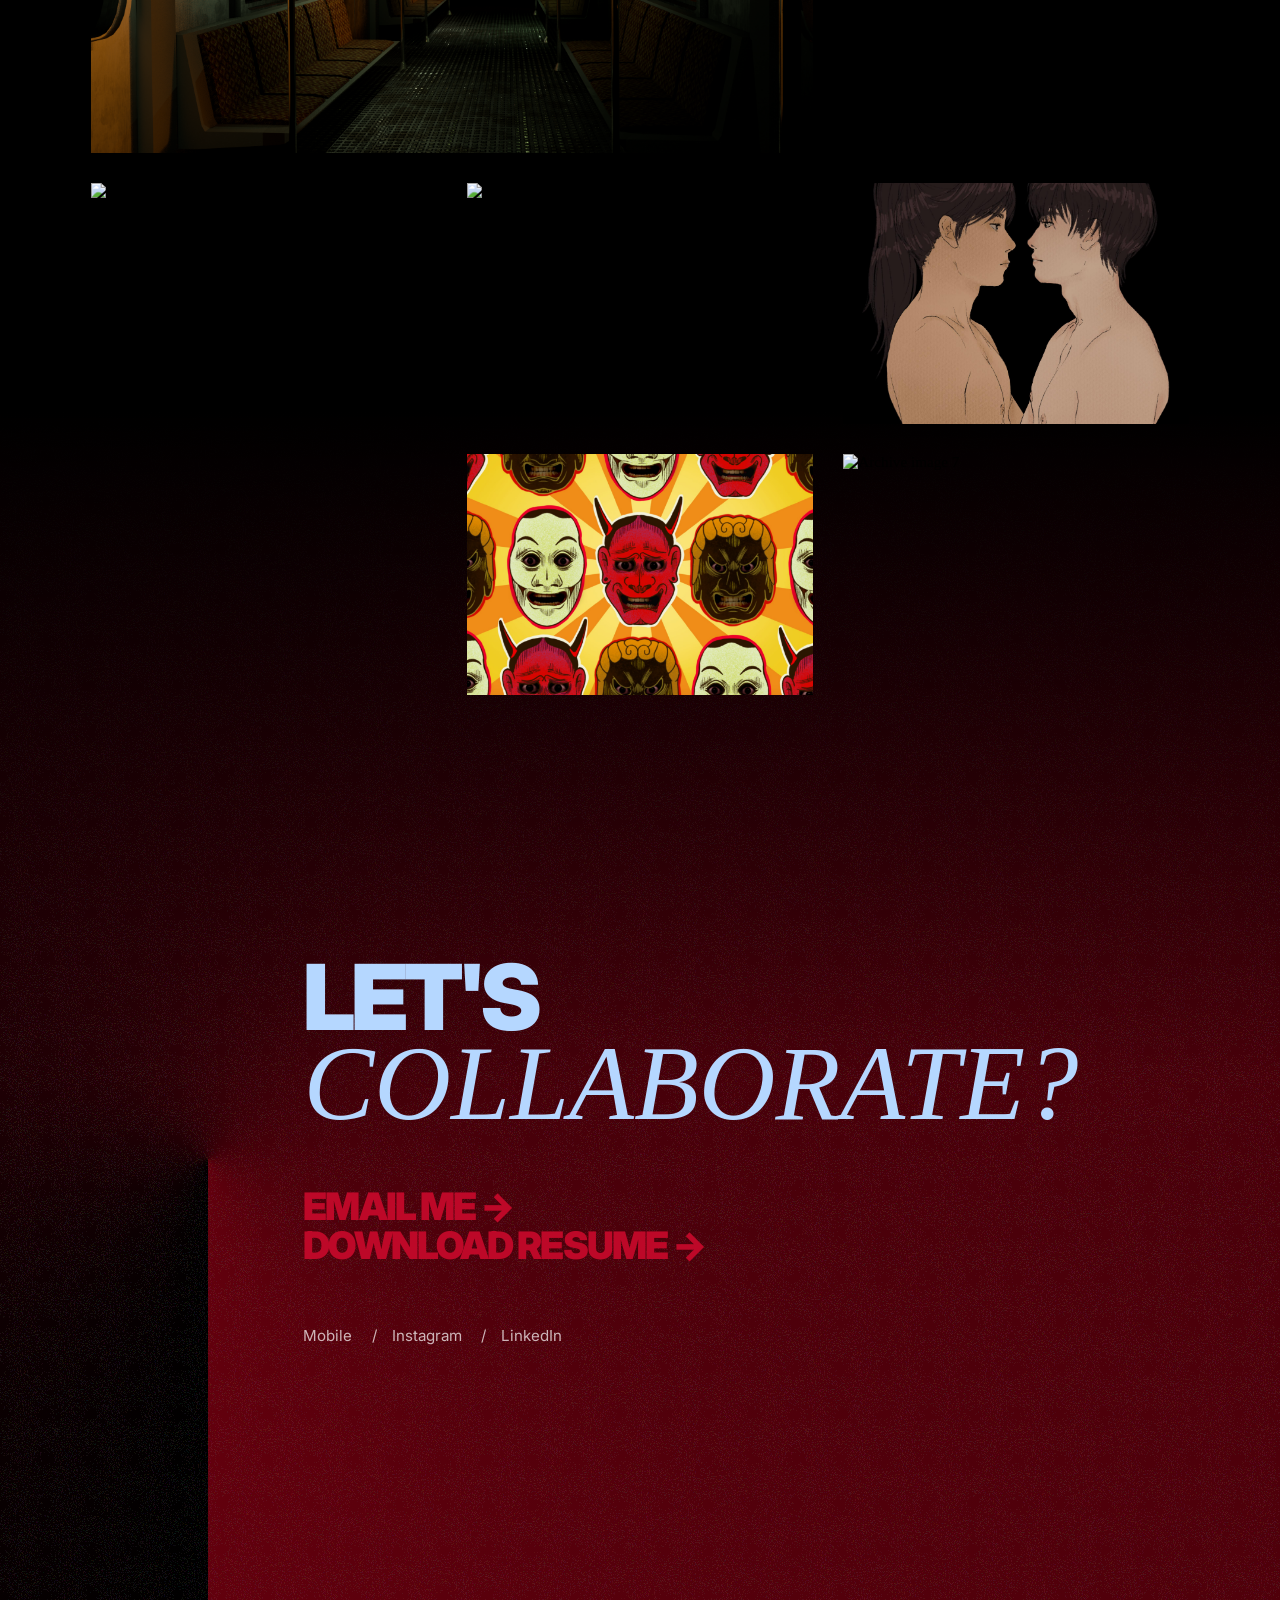
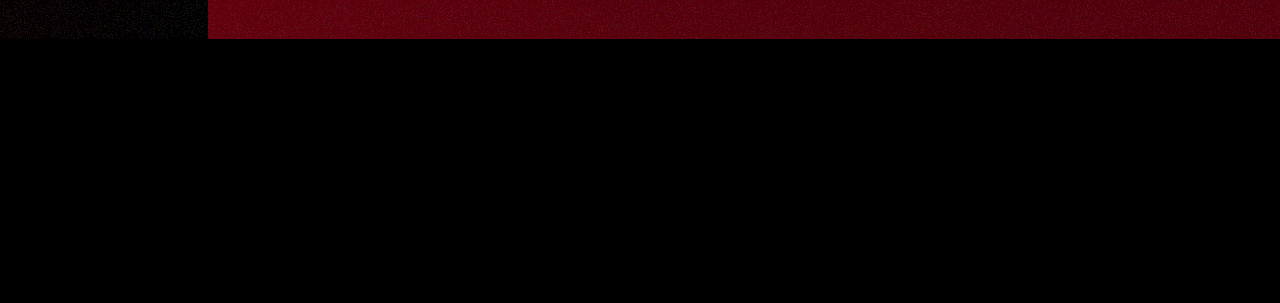
==== commit cfe91d18: "update" ====
--- a/index.html
+++ b/index.html
@@ -65,8 +65,8 @@
                 <h4>WHO IS</h4>
                 <h2> THIS GUY?</h2>
                 <p>Hey! I'm Ilja, a Communication & Multimedia Design student from Belgium.
-                    I create visual work based on concept, stories and research.
-                    After many group and client based projects, I'm looking for a creative studio internship
+                    I create visual work based on concept, stories, and research.
+                    After many group and client-based projects, I'm looking for a creative studio internship
                     to help improve
                     my skills.</p>
                 <p>* Branding & Visual Identity<br>
@@ -89,18 +89,7 @@
                     <p>An interactive platform that encourages students to explore and rediscover the university
                         library’s special collections.</p>
                     <ul>
-                        <li>UX</li>
-                        <li>VISUAL DESIGN</li>
-                    </ul>
-                </article>
-                <article class="projectItem">
-                    <a href="codeCompass.html">
-                        <img src="assets/img/codeCompass.png" alt="code compass" class="projectImg">
-                    </a>
-                    <p>Branding and a website for an organization that introduces children and teenagers to coding
-                        through hands-on workshops.</p>
-                    <ul>
-                        <li>UX</li>
+                        <li>UI</li>
                         <li>VISUAL DESIGN</li>
                     </ul>
                 </article>
@@ -111,10 +100,21 @@
                     <p>A scrollytelling experience about local mining history, turning archival information into an
                         engaging visual narrative.</p>
                     <ul>
-                        <li>UX</li>
-                        <li>VISUAL DESIGN</li>
+                        <li>CONCEPT DEVELOPMENT</li>
+                        <li>STORYTELLING</li>
                     </ul>
                 </article>
+                <article class="projectItem">
+                    <a href="comingSoon.html">
+                        <img src="assets/img/empty.jpg" alt="" class="projectImg">
+                    </a>
+                    <p>This project page is still under development! This will be updated soon.</p>
+                    <ul>
+                        <li>...</li>
+                        <li>...</li>
+                    </ul>
+                </article>
+
             </div>
         </section>
 
@@ -194,11 +194,10 @@
         </aside>
 
         <section class="contact frame" id="contact" aria-label="Contact">
-            <h3>LET'S</h3>
+            <h4>LET'S</h4>
             <h2>COLLABORATE?</h2>
-            <!-- <p>Do you like what you see? L</p> -->
             <div class="contactLinks">
-                <a href="mailto:hello@example.com">EMAIL ME →</a>
+                <a href="mailto:triantafyllidis.ilja@gmail.com">EMAIL ME →</a>
                 <a href="assets/files/Ilja_Resume.pdf" download>DOWNLOAD RESUME →</a>
             </div>
             <ul class="contactMeta ulWhite">
--- a/css/style.css
+++ b/css/style.css
@@ -9,6 +9,7 @@
         transform: translateX(-40vw) skewX(-20deg);
         width: 200%;
     }
+
     100% {
         transform: translateX(200vw) skewX(-20deg);
         width: 200%;
@@ -17,10 +18,10 @@
 
 .pageRevealOverlay {
     position: fixed;
-    top: 0;
+    top: calc(-8vh / var(--page-zoom-scale, 1));
     left: 0;
     width: 200%;
-    height: 100vh;
+    height: calc(116vh / var(--page-zoom-scale, 1));
     background-color: #000000;
     z-index: 9999;
     transform-origin: left center;
@@ -40,10 +41,10 @@
     --color-text-primary: #ffffff;
     --color-text-secondary: #B5D7FF;
     --color-text-accent: #BD0828;
-    
+
     /* Background Colors */
     --color-background-dark: #000000;
-    
+
     /* Spacing Scale */
     --spacing-xs: 4px;
     --spacing-sm: 8px;
@@ -54,7 +55,7 @@
     --spacing-3xl: 128px;
     --spacing-4xl: 160px;
     --spacing-5xl: 224px;
-    
+
     /* Animation */
     --timing-fast: 150ms;
     --timing-base: 200ms;
@@ -63,7 +64,7 @@
     --timing-slowest: 900ms;
     --easing-standard: cubic-bezier(0.22, 1, 0.36, 1);
     --easing-ease: ease;
-    
+
     /* Z-Index Scale */
     --z-background: -10;
     --z-base: 0;
@@ -72,11 +73,11 @@
     --z-overlay: 10;
     --z-nav: 30;
     --z-modal: 200;
-    
+
     /* Breakpoints */
     --breakpoint-md: 900px;
     --breakpoint-sm: 768px;
-    
+
     /* Deprecated: Use new naming */
     --color-primarytext: #ffffff;
     --color-secondarytext: #B5D7FF;
@@ -361,6 +362,14 @@
     letter-spacing: -1px;
     color: var(--color-text-primary);
     text-decoration: none;
+    display: inline-block;
+    transform-origin: left center;
+    transform: skewX(0deg);
+    transition: transform 240ms var(--easing-standard);
+}
+
+.jumpLink:hover {
+    transform: skewX(-20deg);
 }
 
 /* frames */
@@ -419,9 +428,8 @@
 .radialGradientContact {
     position: absolute;
     bottom: 0;
-    left: 50%;
-    transform: translateX(-50%);
-    width: 100vw;
+    left: 0;
+    width: 100%;
     display: block;
 }
 
@@ -537,7 +545,7 @@
 
 .projectItems {
     display: flex;
-    gap: var(--spacing-xl);
+    gap: var(--spacing-lg);
 }
 
 .projectItem {
@@ -546,12 +554,12 @@
     position: relative;
 }
 
-.projectItem > a {
+.projectItem>a {
     position: relative;
     display: block;
 }
 
-.projectItem > a::before {
+.projectItem>a::before {
     content: "";
     position: absolute;
     top: 0;
@@ -577,12 +585,12 @@
     transition: transform var(--timing-slow) var(--easing-ease);
 }
 
-.projectItem > a:hover::before {
+.projectItem>a:hover::before {
     opacity: 1;
     transform: translateX(-10px);
 }
 
-.projectItem > a:hover .projectImg {
+.projectItem>a:hover .projectImg {
     transform: skewX(-6deg) translateX(6px);
 }
 
@@ -841,7 +849,7 @@
 
 .contact h2 {
     position: relative;
-    top: -35px;
+    top: -10px;
     left: -60px;
     z-index: 10;
     width: fit-content;
@@ -865,6 +873,7 @@
 }
 
 /* projects */
+
 
 .projectHeroImg {
     position: absolute;
@@ -935,6 +944,10 @@
 
 /* project problem */
 
+.projectProblem h5 {
+    margin-bottom: 16px;
+}
+
 .projectProblem {
     box-sizing: border-box;
     height: 100vh;
@@ -947,26 +960,22 @@
     width: 512px;
 }
 
-.projectProblemText p {
-    margin-top: 16px;
-}
 
 .projectProblemImg {
-    margin-top: calc(100vh / var(--page-zoom-scale, 1));
     position: absolute;
-    top: 0;
+    top: calc(100vh / var(--page-zoom-scale, 1));
     right: 0;
     width: calc(50vw / var(--page-zoom-scale, 1));
     height: calc(100vh / var(--page-zoom-scale, 1));
     overflow: hidden;
 }
 
+
 .projectProblemImg img,
 .projectProblemImg .projectProblemImgContent {
     display: block;
     width: 100%;
-    height: 80%;
-    margin-top: 10%;
+    height: 100%;
     object-fit: cover;
     object-position: right center;
 }
@@ -981,11 +990,16 @@
     pointer-events: none;
 }
 
+.UTD {
+    margin-top: 70px;
+}
+
 /* project quote */
 
+
 .projectQuote {
     box-sizing: border-box;
-    height: 150vh;
+    height: calc(150vh / var(--page-zoom-scale, 1));
     padding-top: 0;
     padding-bottom: 0;
     min-height: 700px;
@@ -994,7 +1008,7 @@
 .projectQuote h2 {
     position: sticky;
     top: 0;
-    height: 100vh;
+    height: calc(100vh / var(--page-zoom-scale, 1));
     display: flex;
     justify-content: center;
     align-items: center;
@@ -1008,7 +1022,7 @@
 
 @media (max-width: 900px) {
     .projectQuote {
-        height: 118vh;
+        height: calc(118vh / var(--page-zoom-scale, 1));
     }
 
     .projectQuote h2 {
@@ -1018,6 +1032,10 @@
 }
 
 /* project field research */
+
+.projectFieldResearch h5 {
+    margin-bottom: 16px;
+}
 
 .projectFieldResearch {
     box-sizing: border-box;
@@ -1051,6 +1069,10 @@
 }
 
 /* project insights */
+
+.projectInsights h5 {
+    margin-bottom: 16px;
+}
 
 .projectInsights {
     box-sizing: border-box;
@@ -1161,13 +1183,13 @@
 
 .projectSketches {
     box-sizing: border-box;
-    height: 360vh;
+    height: calc(360vh / var(--page-zoom-scale, 1));
 }
 
 .projectSketchesScene {
     position: sticky;
     top: 0;
-    height: 100vh;
+    height: calc(100vh / var(--page-zoom-scale, 1));
     display: flex;
     justify-content: center;
     align-items: center;
@@ -1241,7 +1263,7 @@
 
 @media (max-width: 900px) {
     .projectSketches {
-        height: 320vh;
+        height: calc(320vh / var(--page-zoom-scale, 1));
     }
 
     .projectSketches h2 {
@@ -1363,7 +1385,7 @@
 }
 
 .projectDesignDecisionGraphic .color1 {
-background-color: #F6B432;
+    background-color: #F6B432;
 }
 
 .projectDesignDecisionGraphic .color2 {
@@ -1418,9 +1440,19 @@
     width: 512px;
 }
 
+.projectFinal h5 {
+    margin-bottom: 16px;
+}
+
+.projectFinal {
+    box-sizing: border-box;
+    padding-bottom: 128px;
+}
+
 .finalLink {
     width: 100%;
-    margin-top: 32px;
+    margin-top: 96px;
+    margin-bottom: 96px;
     box-sizing: border-box;
 }
 
@@ -1445,10 +1477,31 @@
 }
 
 @keyframes borderPulse {
-    0%, 100% {
+
+    0%,
+    100% {
         border-color: rgba(255, 255, 255, 0);
     }
+
     50% {
         border-color: rgba(255, 255, 255, 1);
     }
+}
+
+.projectRecources iframe {
+    padding-bottom: 96px;
+}
+
+.projectRecources p {
+    width: 512px;
+}
+
+.projectRecources h5 {
+    margin-bottom: 16px;
+}
+
+.projectDesign img {
+    width: 100%;
+    margin-top: 96px;
+    margin-bottom: 96px;
 }
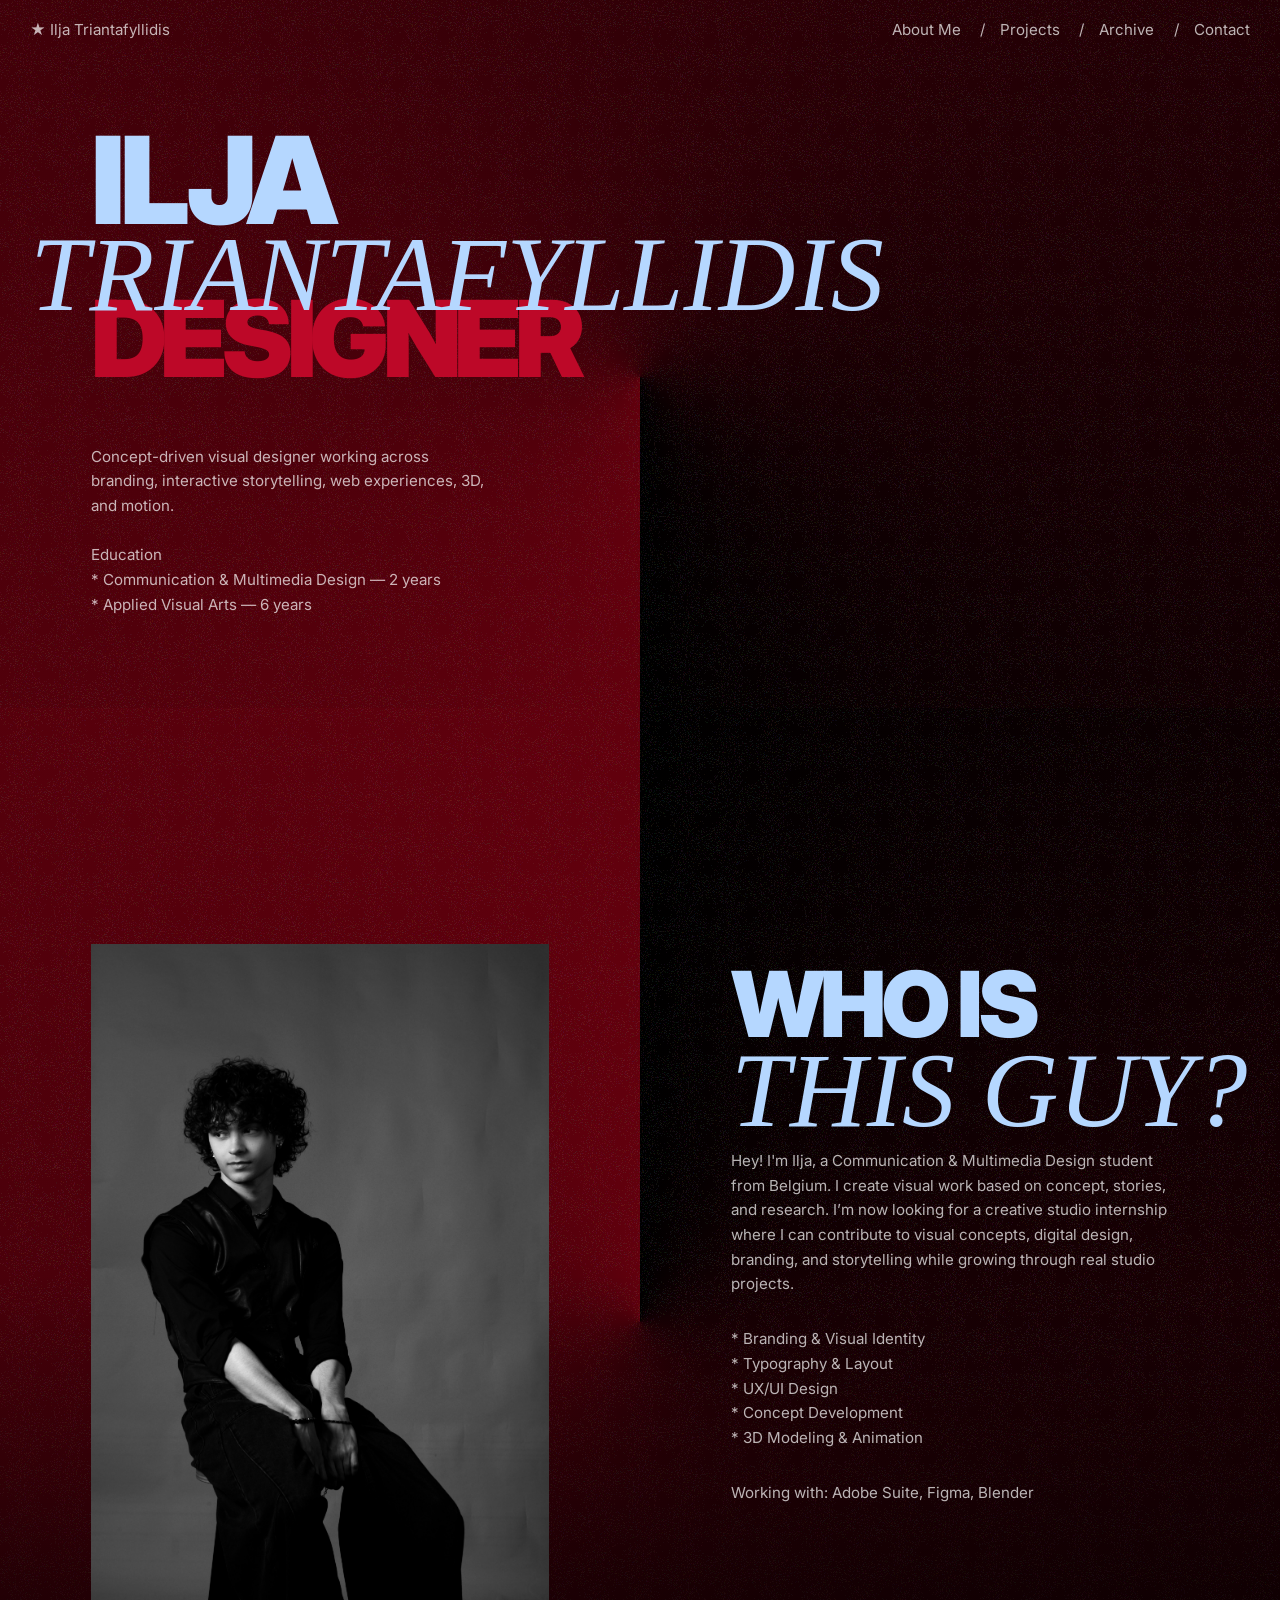
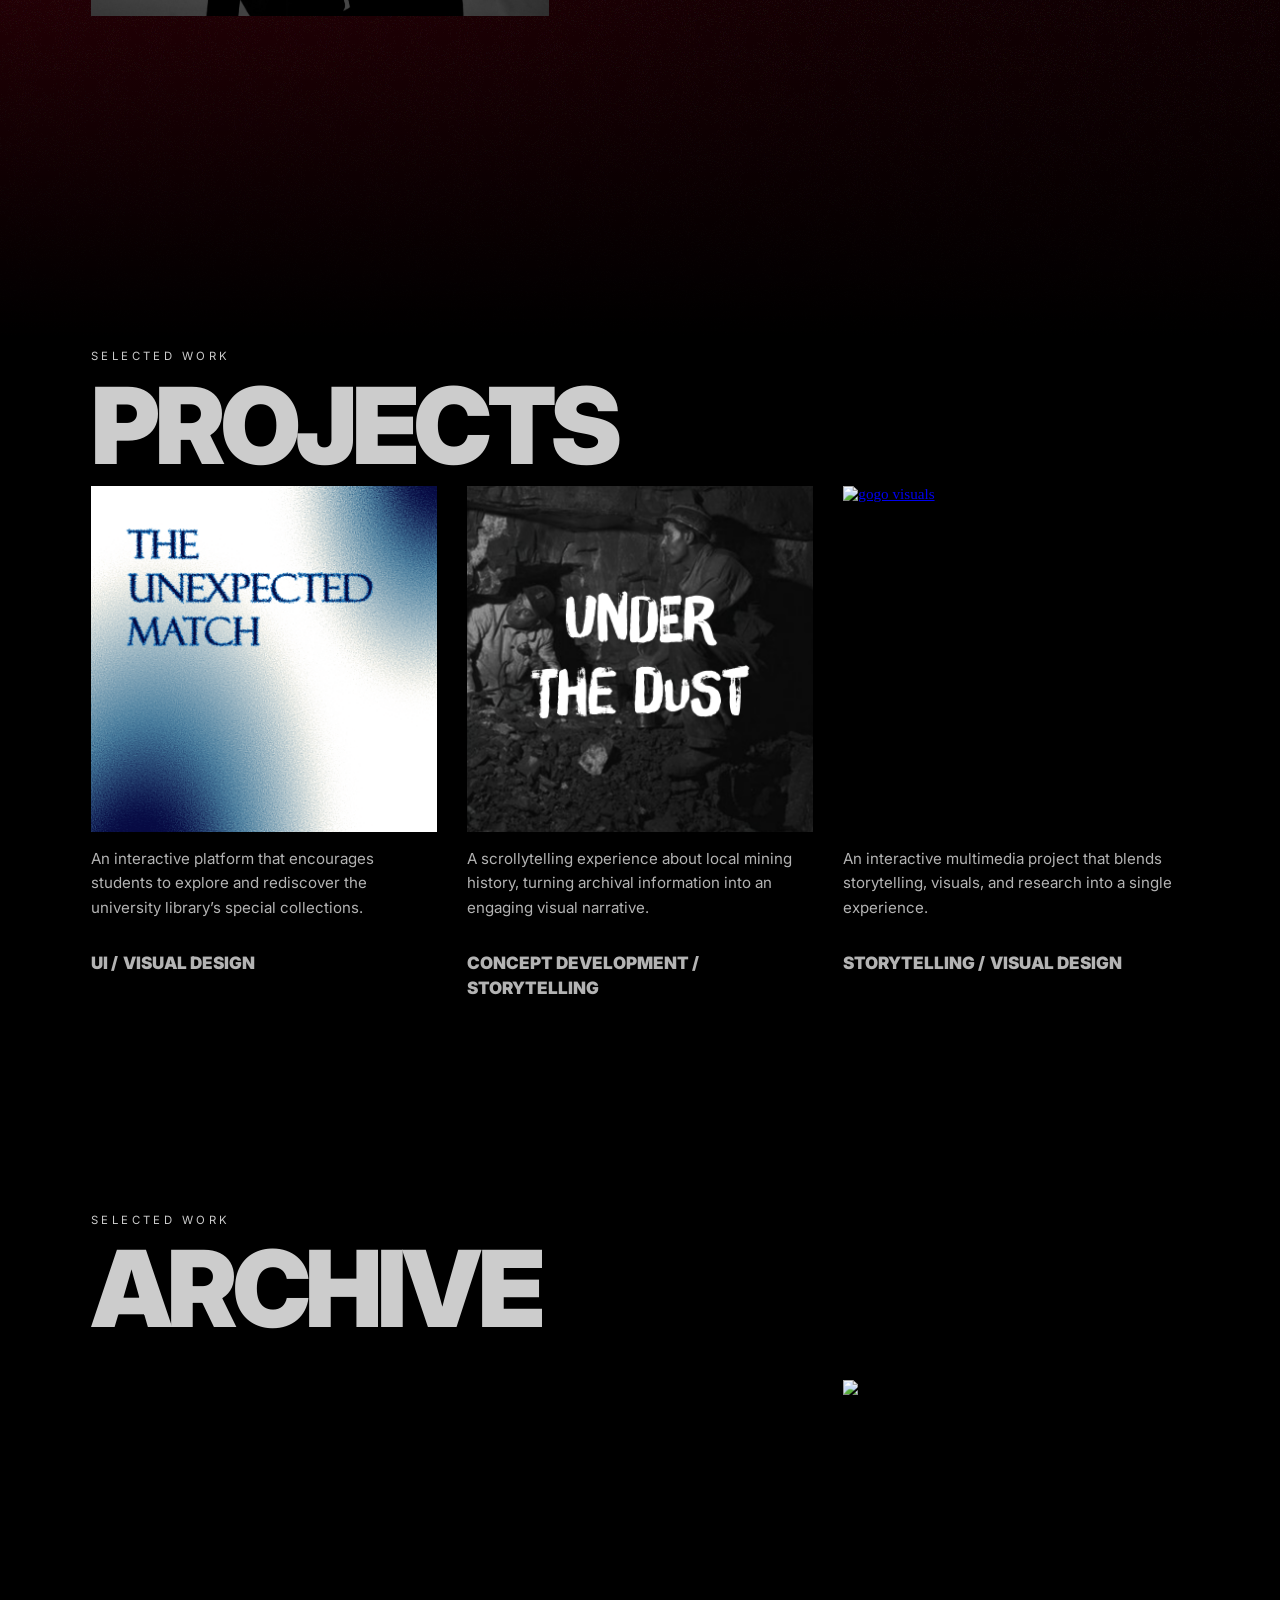
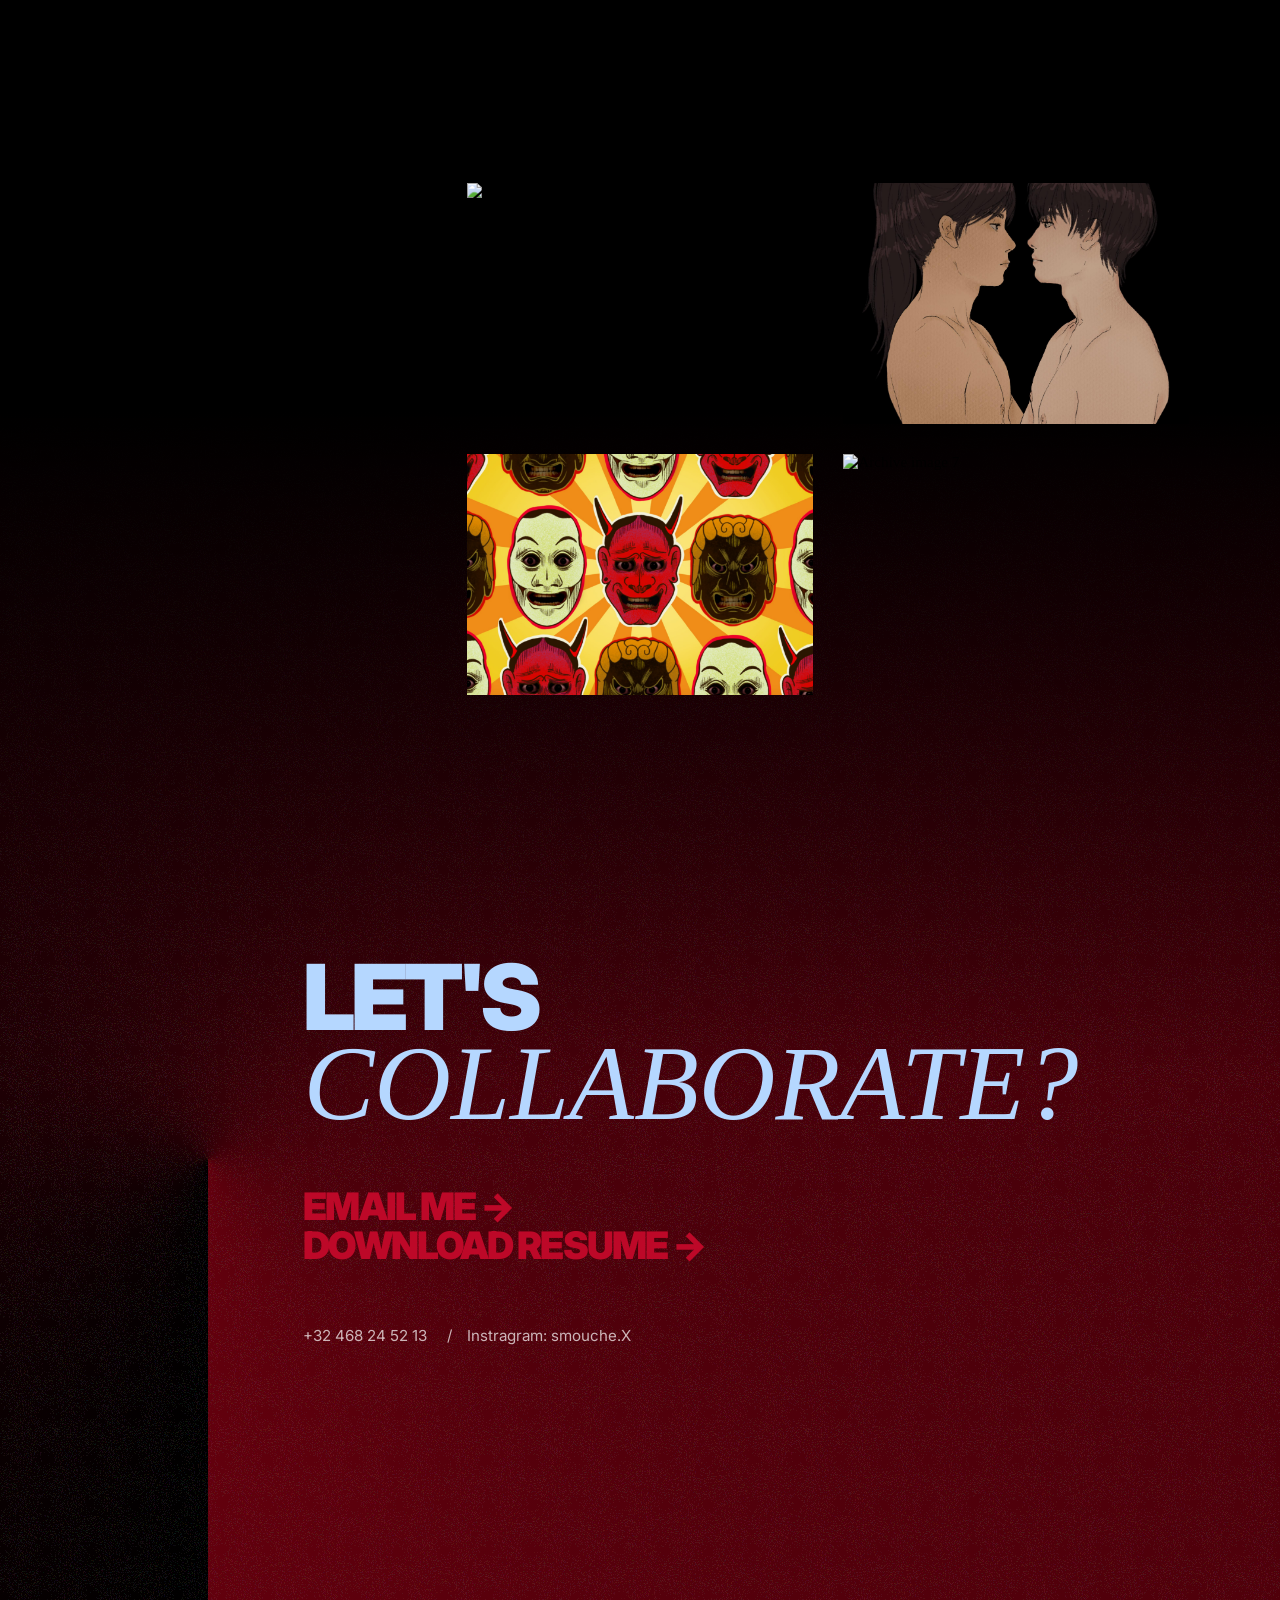
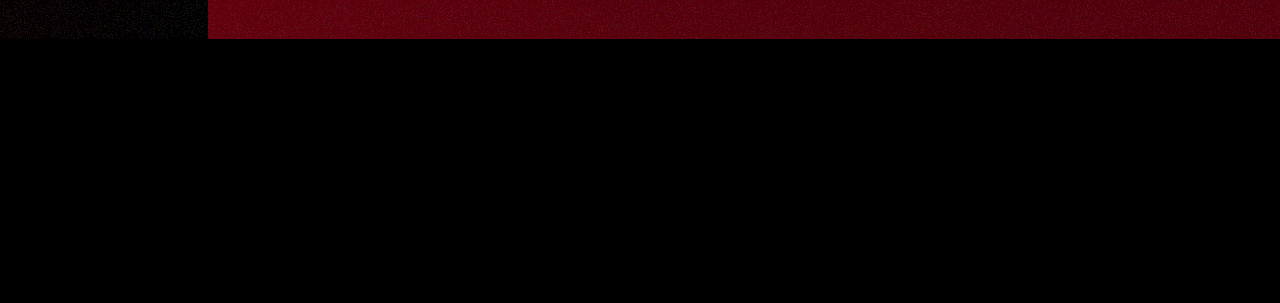
==== commit ce1daa57: "Add files via upload" ====
--- a/index.html
+++ b/index.html
@@ -1,221 +1,200 @@
-<!DOCTYPE html>
-<html lang="en">
-
-<head>
-    <meta charset="UTF-8">
-    <meta name="viewport" content="width=device-width, initial-scale=1.0">
-    <meta name="description"
-        content="Portfolio of Ilja Triantafyllidis, showcasing UX, visual design, and interactive projects.">
-    <title>Ilja Triantafyllidis Portfolio</title>
-    <link rel="stylesheet" href="css/reset.css">
-    <link rel="stylesheet" href="css/style.css">
-
-    <link rel="preconnect" href="https://fonts.googleapis.com">
-    <link rel="preconnect" href="https://fonts.gstatic.com" crossorigin>
-    <link
-        href="https://fonts.googleapis.com/css2?family=Inter:ital,opsz,wght@0,14..32,100..900;1,14..32,100..900&display=swap"
-        rel="stylesheet">
-</head>
-
-<body>
-    <div class="pageRevealOverlay" aria-hidden="true"></div>
-
-    <nav class="siteNav" aria-label="Primary navigation">
-        <div class="siteNavBrand navLeft">
-            <a href="index.html#top" class="homeLink">★ Ilja Triantafyllidis</a>
-        </div>
-        <div class="siteNavLinks">
-            <ul class="siteNavList ulWhite">
-                <li><a href="index.html#about">About Me</a></li>
-                <li><a href="index.html#projects">Projects</a></li>
-                <li><a href="index.html#archive">Archive</a></li>
-                <li><a href="index.html#contact">Contact</a></li>
-            </ul>
-        </div>
-    </nav>
-
-    <div class="siteBackground background" aria-hidden="true">
-        <div class="siteBackgroundLayer background1">
-            <img src="assets/img/radialGradient.svg" alt="background gradient" class="radialGradientTop">
-            <img src="assets/img/radialGradient.svg" alt="background gradient" class="radialGradientBottom">
-            <div class="siteBackgroundFade fadeGradient"></div>
-        </div>
-    </div>
-
-    <main id="top" class="siteMain">
-
-        <section class="hero frame" aria-label="Introduction">
-            <div class="heroTitle">
-                <h1>ILJA</h1>
-                <h2>TRIANTAFYLLIDIS</h2>
-                <h3>DESIGNER</h3>
-            </div>
-            <p>Concept-driven design across digital, visual, and interactive work.<br><br>
-                Education<br>* Communication & Multimedia Design — 2 years<br>* Applied Visual Arts — 6 years
-            </p>
-        </section>
-
-        <section class="intro frame" id="about" aria-label="About">
-            <div class="introMedia leftIntro">
-                <figure class="imgIntroBox">
-                    <img src="assets/img/port1.jpg" alt="ilja" class="imgIntroContent">
-                </figure>
-            </div>
-            <div class="introContent rightIntro">
-                <h4>WHO IS</h4>
-                <h2> THIS GUY?</h2>
-                <p>Hey! I'm Ilja, a Communication & Multimedia Design student from Belgium.
-                    I create visual work based on concept, stories, and research.
-                    After many group and client-based projects, I'm looking for a creative studio internship
-                    to help improve
-                    my skills.</p>
-                <p>* Branding & Visual Identity<br>
-                    * Typography & Layout<br>
-                    * UX/UI Design<br>
-                    * Concept Development<br>
-                    * 3D Modeling & Animation</p>
-                <p class="noMargin">Working with: Adobe Suite, Figma, Blender</p>
-            </div>
-        </section>
-
-        <section class="projects" id="projects" aria-label="Projects">
-            <h6>SELECTED WORK</h6>
-            <h3>PROJECTS</h3>
-            <div class="projectItems">
-                <article class="projectItem">
-                    <a href="theUnexpectedMatch.html">
-                        <img src="assets/img/theUnexpectedMatch.png" alt="the unexpected match" class="projectImg">
-                    </a>
-                    <p>An interactive platform that encourages students to explore and rediscover the university
-                        library’s special collections.</p>
-                    <ul>
-                        <li>UI</li>
-                        <li>VISUAL DESIGN</li>
-                    </ul>
-                </article>
-                <article class="projectItem">
-                    <a href="underTheDust.html">
-                        <img src="assets/img/onderHetStof.png" alt="onder het stof" class="projectImg">
-                    </a>
-                    <p>A scrollytelling experience about local mining history, turning archival information into an
-                        engaging visual narrative.</p>
-                    <ul>
-                        <li>CONCEPT DEVELOPMENT</li>
-                        <li>STORYTELLING</li>
-                    </ul>
-                </article>
-                <article class="projectItem">
-                    <a href="comingSoon.html">
-                        <img src="assets/img/empty.jpg" alt="" class="projectImg">
-                    </a>
-                    <p>This project page is still under development! This will be updated soon.</p>
-                    <ul>
-                        <li>...</li>
-                        <li>...</li>
-                    </ul>
-                </article>
-
-            </div>
-        </section>
-
-        <section class="archive" id="archive" aria-label="Archive">
-            <h6>SELECTED WORK</h6>
-            <h3>ARCHIVE</h3>
-            <!-- <div class="archiveGrid archiveRows">
-                <div class="archiveColumn archiveRow">
-                    <div class="archiveItem">
-                        <img src="assets/img/illustration3.png" alt="Archive illustration 1">
-                    </div>
-                    <div class="archiveItem">
-                        <img src="assets/img/illustration1.png" alt="Archive illustration 2">
-                    </div>
-                    <div class="archiveItem">
-                        <img src="assets/img/illustration4.png" alt="Archive illustration 3">
-                    </div>
-                </div>
-                <div class="archiveColumn archiveRow">
-                    <div class="archiveItem">
-                        <img src="assets/img/illustration3.png" alt="Archive illustration 4">
-                    </div>
-                    <div class="archiveItem">
-                        <img src="assets/img/illustration1.png" alt="Archive illustration 5">
-                    </div>
-                    <div class="archiveItem">
-                        <img src="assets/img/illustration4.png" alt="Archive illustration 6">
-                    </div>
-                </div>
-                <div class="archiveColumn archiveRow">
-                    <div class="archiveItem">
-                        <img src="assets/img/illustration3.png" alt="Archive illustration 7">
-                    </div>
-                    <div class="archiveItem">
-                        <img src="assets/img/illustration1.png" alt="Archive illustration 8">
-                    </div>
-                    <div class="archiveItem">
-                        <img src="assets/img/illustration4.png" alt="Archive illustration 9">
-                    </div>
-                </div>
-            </div> -->
-
-            <div class="archiveGrid" aria-label="Archive gallery">
-                <article class="archiveCell archiveItem cell-a">
-                    <img src="assets/img/A.png" alt="Archive image 1" class="archiveImg">
-                </article>
-                <article class="archiveCell archiveItem cell-b">
-                    <img src="assets/img/B.png" alt="Archive image 2" class="archiveImg">
-                </article>
-                <article class="archiveCell archiveItem cell-c">
-                    <img src="assets/img/C.png" alt="Archive image 3" class="archiveImg">
-                </article>
-                <article class="archiveCell archiveItem archivePan cell-d">
-                    <img src="assets/img/D.jpg" alt="Archive image 4" class="archiveImg">
-                </article>
-                <article class="archiveCell archiveItem cell-e">
-                    <img src="assets/img/E.jpg" alt="Archive image 5" class="archiveImg">
-                </article>
-                <article class="archiveCell archiveItem cell-f">
-                    <img src="assets/img/F.jpg" alt="Archive image 6" class="archiveImg">
-                </article>
-                <article class="archiveCell archiveItem cell-g">
-                    <img src="assets/img/G.png" alt="Archive image 7" class="archiveImg">
-                </article>
-            </div>
-
-
-        </section>
-
-        <aside class="archiveModal" id="archiveModal" aria-hidden="true" role="dialog" aria-modal="true"
-            aria-label="Archive image viewer">
-            <button type="button" class="archiveModalClose" id="archiveModalClose"
-                aria-label="Close image popup">×</button>
-            <div class="archiveModalViewport" id="archiveModalViewport">
-                <img src="" alt="" class="archiveModalImage" id="archiveModalImage">
-            </div>
-        </aside>
-
-        <section class="contact frame" id="contact" aria-label="Contact">
-            <h4>LET'S</h4>
-            <h2>COLLABORATE?</h2>
-            <div class="contactLinks">
-                <a href="mailto:triantafyllidis.ilja@gmail.com">EMAIL ME →</a>
-                <a href="assets/files/Ilja_Resume.pdf" download>DOWNLOAD RESUME →</a>
-            </div>
-            <ul class="contactMeta ulWhite">
-                <li><a href="#" aria-disabled="true">Mobile</a></li>
-                <li><a href="#" aria-disabled="true">Instagram</a></li>
-                <li><a href="#" aria-disabled="true">LinkedIn</a></li>
-            </ul>
-        </section>
-
-    </main>
-
-    <div class="background2" aria-hidden="true">
-        <img src="assets/img/radialGradient2.svg" alt="" class="radialGradientContact">
-    </div>
-
-
-
-    <script src="js/script.js"></script>
-</body>
-
+<!DOCTYPE html>
+<html lang="en">
+
+<head>
+    <meta charset="UTF-8">
+    <meta name="viewport" content="width=device-width, initial-scale=1.0">
+    <meta name="description"
+        content="Portfolio of Ilja Triantafyllidis, showcasing UX, visual design, and interactive projects.">
+    <title>Ilja Triantafyllidis Portfolio</title>
+    <link rel="stylesheet" href="css/reset.css">
+    <link rel="stylesheet" href="css/style.css">
+
+    <link rel="preconnect" href="https://fonts.googleapis.com">
+    <link rel="preconnect" href="https://fonts.gstatic.com" crossorigin>
+    <link
+        href="https://fonts.googleapis.com/css2?family=Inter:ital,opsz,wght@0,14..32,100..900;1,14..32,100..900&display=swap"
+        rel="stylesheet">
+</head>
+
+<body>
+    <div class="pageRevealOverlay" aria-hidden="true"></div>
+
+    <nav class="siteNav" aria-label="Primary navigation">
+        <div class="siteNavBrand navLeft">
+            <a href="index.html#top" class="homeLink">★ Ilja Triantafyllidis</a>
+        </div>
+        <div class="siteNavLinks">
+            <ul class="siteNavList ulWhite">
+                <li><a href="index.html#about">About Me</a></li>
+                <li><a href="index.html#projects">Projects</a></li>
+                <li><a href="index.html#archive">Archive</a></li>
+                <li><a href="index.html#contact">Contact</a></li>
+            </ul>
+        </div>
+    </nav>
+
+    <div class="siteBackground background" aria-hidden="true">
+        <div class="siteBackgroundLayer background1">
+            <img src="assets/img/radialGradient.svg" alt="background gradient" class="radialGradientTop">
+            <img src="assets/img/radialGradient.svg" alt="background gradient" class="radialGradientBottom">
+            <div class="siteBackgroundFade fadeGradient"></div>
+        </div>
+    </div>
+
+    <main id="top" class="siteMain">
+
+        <section class="hero frame" aria-label="Introduction">
+            <div class="heroTitle">
+                <h1>ILJA</h1>
+                <h2>TRIANTAFYLLIDIS</h2>
+                <h3>DESIGNER</h3>
+            </div>
+            <p>Concept-driven visual designer working across branding, interactive storytelling, web experiences, 3D,
+                and motion.<br><br>
+                Education<br>* Communication & Multimedia Design — 2 years<br>* Applied Visual Arts — 6 years
+            </p>
+        </section>
+
+        <section class="intro frame" id="about" aria-label="About">
+            <div class="introMedia leftIntro">
+                <figure class="imgIntroBox">
+                    <img src="assets/img/port1.jpg" alt="ilja" class="imgIntroContent">
+                </figure>
+            </div>
+            <div class="introContent rightIntro">
+                <h4>WHO IS</h4>
+                <h2> THIS GUY?</h2>
+                <p>Hey! I'm Ilja, a Communication & Multimedia Design student from Belgium.
+                    I create visual work based on concept, stories, and research.
+                    I’m now looking for a creative studio internship where I can contribute to visual concepts, digital
+                    design, branding, and storytelling while growing through real studio projects.
+                </p>
+                <p>* Branding & Visual Identity<br>
+                    * Typography & Layout<br>
+                    * UX/UI Design<br>
+                    * Concept Development<br>
+                    * 3D Modeling & Animation</p>
+                <p class="noMargin">Working with: Adobe Suite, Figma, Blender</p>
+            </div>
+        </section>
+
+        <section class="projects" id="projects" aria-label="Projects">
+            <h6>SELECTED WORK</h6>
+            <h3>PROJECTS</h3>
+            <div class="projectItems">
+                <article class="projectItem">
+                    <a href="theUnexpectedMatch.html">
+                        <img src="assets/img/theUnexpectedMatch.png" alt="the unexpected match" class="projectImg">
+                    </a>
+                    <p>An interactive platform that encourages students to explore and rediscover the university
+                        library’s special collections.</p>
+                    <ul>
+                        <li>UI</li>
+                        <li>VISUAL DESIGN</li>
+                    </ul>
+                </article>
+                <article class="projectItem">
+                    <a href="underTheDust.html">
+                        <img src="assets/img/onderHetStof.png" alt="onder het stof" class="projectImg">
+                    </a>
+                    <p>A scrollytelling experience about local mining history, turning archival information into an
+                        engaging visual narrative.</p>
+                    <ul>
+                        <li>CONCEPT DEVELOPMENT</li>
+                        <li>STORYTELLING</li>
+                    </ul>
+                </article>
+                <article class="projectItem">
+                    <a href="gogoVisuals.html">
+                        <img src="assets/img/gogoVisuals.svg" alt="gogo visuals" class="projectImg">
+                    </a>
+                    <p>An interactive multimedia project that blends storytelling, visuals, and research into a single
+                        experience.</p>
+                    <ul>
+                        <li>STORYTELLING</li>
+                        <li>VISUAL DESIGN</li>
+                    </ul>
+                </article>
+
+            </div>
+        </section>
+
+        <section class="archive" id="archive" aria-label="Archive">
+            <h6>SELECTED WORK</h6>
+            <h3>ARCHIVE</h3>
+
+            <div class="archiveGrid" aria-label="Archive gallery">
+                <article class="archiveCell archiveItem cell-a">
+                    <video class="archiveImg" muted loop autoplay playsinline>
+                        <source src="https://res.cloudinary.com/dfewxkke0/video/upload/v1777855401/SUBWAY_rwissx.mp4" type="video/mp4">
+                    </video>
+                    <span class="archiveTitle">Blender Animation</span>
+                </article>
+                <article class="archiveCell archiveItem cell-b">
+                    <img src="assets/img/B.png" alt="Archive image 2" class="archiveImg">
+                    <span class="archiveTitle">Blender Scene</span>
+                </article>
+                <article class="archiveCell archiveItem cell-c">
+                    <video class="archiveImg" muted loop autoplay playsinline>
+                        <source src="https://res.cloudinary.com/dfewxkke0/video/upload/v1777855511/blenderAnimation_xwqbpx.mp4" type="video/mp4">
+                    </video>
+                    <span class="archiveTitle">Blender Animation</span>
+                </article>
+                <article class="archiveCell archiveItem archivePan cell-d">
+                    <img src="assets/img/D.jpg" alt="Archive image 4" class="archiveImg">
+                    <span class="archiveTitle">Digital Illustration</span>
+                </article>
+                <article class="archiveCell archiveItem cell-e">
+                    <img src="assets/img/E.jpg" alt="Archive image 5" class="archiveImg">
+                    <span class="archiveTitle">Digital Illustration</span>
+                </article>
+                <article class="archiveCell archiveItem cell-f">
+                    <img src="assets/img/F.jpg" alt="Archive image 6" class="archiveImg">
+                    <span class="archiveTitle">Digital Illustration</span>
+                </article>
+                <article class="archiveCell archiveItem cell-g">
+                    <img src="assets/img/G.jpg" alt="Archive image 7" class="archiveImg">
+                    <span class="archiveTitle">Digital Illustration</span>
+                </article>
+            </div>
+
+
+        </section>
+
+        <aside class="archiveModal" id="archiveModal" aria-hidden="true" role="dialog" aria-modal="true"
+            aria-label="Archive image viewer">
+            <button type="button" class="archiveModalClose" id="archiveModalClose"
+                aria-label="Close image popup">×</button>
+            <div class="archiveModalViewport" id="archiveModalViewport">
+                <img src="" alt="" class="archiveModalImage" id="archiveModalImage">
+                <video class="archiveModalVideo" id="archiveModalVideo" loop playsinline></video>
+            </div>
+        </aside>
+
+        <section class="contact frame" id="contact" aria-label="Contact">
+            <h4>LET'S</h4>
+            <h2>COLLABORATE?</h2>
+            <div class="contactLinks">
+                <a href="mailto:triantafyllidis.ilja@gmail.com">EMAIL ME →</a>
+                <a href="assets/files/Ilja_Resume.pdf" download>DOWNLOAD RESUME →</a>
+            </div>
+            <ul class="contactMeta ulWhite">
+                <li><a href="tel:+32468245213">+32 468 24 52 13</a></li>
+                <li><a href="https://instagram.com/smouche.X" target="_blank" rel="noopener noreferrer">Instragram:
+                        smouche.X</a></li>
+            </ul>
+        </section>
+
+    </main>
+
+    <div class="background2" aria-hidden="true">
+        <img src="assets/img/radialGradient2.svg" alt="" class="radialGradientContact">
+    </div>
+
+
+
+    <script src="js/script.js"></script>
+</body>
+
 </html>
--- a/css/style.css
+++ b/css/style.css
@@ -1,1507 +1,1843 @@
-/* Custom styles */
-
-/* ========================================
-   PAGE REVEAL ANIMATION
-   ======================================== */
-
-@keyframes revealPage {
-    0% {
-        transform: translateX(-40vw) skewX(-20deg);
-        width: 200%;
-    }
-
-    100% {
-        transform: translateX(200vw) skewX(-20deg);
-        width: 200%;
-    }
-}
-
-.pageRevealOverlay {
-    position: fixed;
-    top: calc(-8vh / var(--page-zoom-scale, 1));
-    left: 0;
-    width: 200%;
-    height: calc(116vh / var(--page-zoom-scale, 1));
-    background-color: #000000;
-    z-index: 9999;
-    transform-origin: left center;
-}
-
-body.page-ready .pageRevealOverlay {
-    animation: revealPage 1.2s ease-in-out forwards;
-}
-
-/* ========================================
-   DESIGN TOKENS & VARIABLES
-   ======================================== */
-
-/* Color Palette */
-:root {
-    /* Text Colors */
-    --color-text-primary: #ffffff;
-    --color-text-secondary: #B5D7FF;
-    --color-text-accent: #BD0828;
-
-    /* Background Colors */
-    --color-background-dark: #000000;
-
-    /* Spacing Scale */
-    --spacing-xs: 4px;
-    --spacing-sm: 8px;
-    --spacing-md: 16px;
-    --spacing-lg: 32px;
-    --spacing-xl: 64px;
-    --spacing-2xl: 96px;
-    --spacing-3xl: 128px;
-    --spacing-4xl: 160px;
-    --spacing-5xl: 224px;
-
-    /* Animation */
-    --timing-fast: 150ms;
-    --timing-base: 200ms;
-    --timing-slow: 300ms;
-    --timing-slower: 700ms;
-    --timing-slowest: 900ms;
-    --easing-standard: cubic-bezier(0.22, 1, 0.36, 1);
-    --easing-ease: ease;
-
-    /* Z-Index Scale */
-    --z-background: -10;
-    --z-base: 0;
-    --z-content: 1;
-    --z-elevated: 5;
-    --z-overlay: 10;
-    --z-nav: 30;
-    --z-modal: 200;
-
-    /* Breakpoints */
-    --breakpoint-md: 900px;
-    --breakpoint-sm: 768px;
-
-    /* Deprecated: Use new naming */
-    --color-primarytext: #ffffff;
-    --color-secondarytext: #B5D7FF;
-    --color-accenttext: #BD0828;
-    --color-background: #000000;
-}
-
-/* Typography */
-
-h3,
-h5,
-h6,
-p {
-    opacity: 0.8;
-}
-
-h1 {
-    font-family: 'Inter';
-    font-size: 128px;
-    font-style: normal;
-    font-weight: 900;
-    line-height: 128px;
-    letter-spacing: -5px;
-    color: var(--color-text-secondary);
-}
-
-h2 {
-    font-family: Georgia;
-    font-size: 112px;
-    font-style: italic;
-    font-weight: 400;
-    line-height: 72px;
-    color: var(--color-text-secondary);
-}
-
-.h2-reveal {
-    transition: left 700ms cubic-bezier(0.22, 1, 0.36, 1) 400ms;
-    will-change: left;
-}
-
-h3 {
-    font-family: 'Inter';
-    font-size: 112px;
-    font-style: normal;
-    font-weight: 900;
-    line-height: 128px;
-    letter-spacing: -5px;
-    color: var(--color-text-primary);
-}
-
-h4 {
-    font-family: 'Inter';
-    font-size: 96px;
-    font-style: normal;
-    font-weight: 900;
-    line-height: 128px;
-    letter-spacing: -5px;
-    color: var(--color-text-secondary);
-}
-
-h5 {
-    font-family: 'Inter';
-    font-size: 72px;
-    font-style: normal;
-    font-weight: 900;
-    line-height: 72px;
-    letter-spacing: -4px;
-    color: var(--color-text-primary);
-}
-
-h6 {
-    font-family: 'Inter';
-    font-size: 12px;
-    font-style: normal;
-    font-weight: 400;
-    line-height: 16px;
-    letter-spacing: 3.6px;
-    color: var(--color-text-primary);
-}
-
-p {
-    font-family: 'Inter';
-    font-size: 16px;
-    font-style: normal;
-    font-weight: 400;
-    line-height: 26px;
-    opacity: 0.7;
-    color: var(--color-text-primary);
-    margin-bottom: var(--spacing-lg);
-}
-
-span {
-    font-weight: 900;
-}
-
-.contactLinks a {
-    font-family: 'Inter';
-    font-size: 40px;
-    font-style: normal;
-    font-weight: 900;
-    line-height: 38px;
-    letter-spacing: -2px;
-    color: var(--color-text-accent);
-    text-decoration: none;
-    display: inline-block;
-    width: fit-content;
-    transform-origin: left center;
-    transform: skewX(0deg);
-    transition: transform 240ms var(--easing-standard);
-}
-
-.contactLinks a:hover {
-    transform: skewX(-20deg);
-}
-
-.contactMeta a,
-.contactMeta a:link,
-.contactMeta a:visited,
-.contactMeta a:active {
-    font: inherit;
-    font-style: normal;
-    line-height: inherit;
-    letter-spacing: 0;
-    color: inherit;
-    text-decoration: none;
-    font-weight: 400;
-    display: inline-block;
-    transform-origin: left center;
-    transform: skewX(0deg);
-    transition: transform 240ms var(--easing-standard), font-weight var(--timing-fast) var(--easing-ease), opacity var(--timing-base) var(--easing-ease);
-}
-
-.contactMeta a:hover {
-    transform: skewX(-20deg);
-    opacity: 1;
-}
-
-ul {
-    font-family: 'Inter';
-    font-size: 18px;
-    font-style: normal;
-    font-weight: 900;
-    line-height: 26px;
-    opacity: 0.7;
-    color: var(--color-text-primary);
-    display: flex;
-    flex-wrap: wrap;
-    margin-bottom: var(--spacing-lg);
-}
-
-.ulWhite {
-    font-weight: 400;
-    font-size: 16px;
-}
-
-.ulWhite li:not(:last-child)::after {
-    margin-left: var(--spacing-md);
-    margin-right: var(--spacing-md);
-}
-
-li:not(:last-child)::after {
-    content: " /";
-    margin-right: 5px;
-}
-
-/* Overall */
-
-body {
-    position: relative;
-    background: var(--color-background-dark);
-}
-
-html {
-    scroll-behavior: smooth;
-}
-
-main {
-    display: flex;
-    flex-direction: column;
-    max-width: 1440px;
-    padding-left: var(--spacing-2xl);
-    padding-right: var(--spacing-2xl);
-    margin: 0 auto;
-}
-
-
-/* nav */
-
-nav {
-    position: fixed;
-    top: 0;
-    left: 0;
-    width: 100%;
-    height: 64px;
-    display: flex;
-    align-items: center;
-    justify-content: space-between;
-    padding-left: var(--spacing-lg);
-    padding-right: var(--spacing-lg);
-    box-sizing: border-box;
-    z-index: var(--z-nav);
-    background-color: transparent;
-    transition: background-color var(--timing-slow) var(--easing-ease);
-}
-
-nav.is-scrolled {
-    background-color: var(--color-background-dark);
-}
-
-nav p,
-nav ul {
-    margin: 0;
-}
-
-nav .homeLink {
-    font-family: 'Inter';
-    font-size: 16px;
-    font-style: normal;
-    font-weight: 400;
-    line-height: 26px;
-    opacity: 0.7;
-    color: var(--color-text-primary);
-    text-decoration: none;
-    letter-spacing: 0;
-    display: inline-block;
-    transform-origin: left center;
-    transform: skewX(0deg);
-    transition: transform 240ms var(--easing-standard), opacity var(--timing-base) var(--easing-ease);
-}
-
-nav .homeLink:hover {
-    transform: skewX(-20deg);
-    opacity: 1;
-}
-
-nav .ulWhite a {
-    font: inherit;
-    font-style: normal;
-    line-height: inherit;
-    letter-spacing: 0;
-    color: inherit;
-    text-decoration: none;
-    font-weight: 400;
-    display: inline-block;
-    transform-origin: left center;
-    transform: skewX(0deg);
-    transition: transform 240ms var(--easing-standard), font-weight var(--timing-fast) var(--easing-ease), opacity var(--timing-base) var(--easing-ease);
-}
-
-nav .ulWhite a:hover {
-    transform: skewX(-20deg);
-    opacity: 1;
-}
-
-nav .ulWhite a.active {
-    font-weight: 900;
-}
-
-#top,
-#projects,
-#about,
-#archive,
-#contact {
-    scroll-margin-top: 32px;
-}
-
-/* jumpbutton */
-
-.jumpButton {
-    position: fixed;
-    bottom: 32px;
-    right: 32px;
-    z-index: 100;
-}
-
-.jumpLink {
-    font-family: 'Inter';
-    font-size: 32px;
-    font-style: normal;
-    font-weight: 900;
-    line-height: 38px;
-    letter-spacing: -1px;
-    color: var(--color-text-primary);
-    text-decoration: none;
-    display: inline-block;
-    transform-origin: left center;
-    transform: skewX(0deg);
-    transition: transform 240ms var(--easing-standard);
-}
-
-.jumpLink:hover {
-    transform: skewX(-20deg);
-}
-
-/* frames */
-
-.frame {
-    min-height: 700px;
-    max-height: 1000px;
-}
-
-/* red background */
-
-.background1 {
-    position: absolute;
-    top: -50px;
-    left: 0;
-    width: 100%;
-    z-index: var(--z-background);
-    opacity: 1;
-}
-
-@media (prefers-reduced-motion: reduce) {
-    .background1 {
-        opacity: 1;
-        transition: none;
-    }
-
-    .background2 {
-        opacity: 1;
-        transition: none;
-    }
-}
-
-.radialGradientTop {
-    position: relative;
-    top: -200px;
-    width: 100%;
-}
-
-.radialGradientBottom {
-    position: relative;
-    top: -500px;
-    transform: scaleY(-1);
-    width: 100%;
-}
-
-.fadeGradient {
-    position: relative;
-    top: -1200px;
-    left: 0;
-    width: 100%;
-    height: 700px;
-    background: linear-gradient(to bottom, rgba(0, 0, 0, 0) 0%, var(--color-background-dark) 100%);
-    z-index: var(--z-base);
-}
-
-.radialGradientContact {
-    position: absolute;
-    bottom: 0;
-    left: 0;
-    width: 100%;
-    display: block;
-}
-
-.background2 {
-    position: absolute;
-    left: 0;
-    bottom: 0;
-    width: 100%;
-    z-index: var(--z-background);
-    opacity: 0;
-    transition: opacity var(--timing-slowest) var(--easing-ease);
-    pointer-events: none;
-}
-
-body.is-loaded .background2 {
-    opacity: 1;
-}
-
-/* Hero */
-
-.hero {
-    box-sizing: border-box;
-    height: 100vh;
-    padding-top: var(--spacing-3xl);
-}
-
-.hero p {
-    width: 418px;
-    margin-top: var(--spacing-md);
-}
-
-.hero h6 {
-    margin-bottom: 32px;
-}
-
-.heroTitle h3 {
-    color: var(--color-text-accent);
-    position: relative;
-    top: -32px;
-    z-index: 5;
-    opacity: 1;
-    letter-spacing: -7px;
-}
-
-.heroTitle h2 {
-    position: relative;
-    left: -64px;
-    z-index: 10;
-}
-
-/* Introduction */
-
-.intro {
-    box-sizing: border-box;
-    height: 100vh;
-    padding-top: var(--spacing-2xl);
-    padding-bottom: var(--spacing-2xl);
-    display: flex;
-    flex-direction: row;
-    margin-bottom: var(--spacing-4xl);
-}
-
-.intro .leftIntro,
-.intro .introMedia {
-    width: 50%;
-    padding-right: var(--spacing-2xl);
-    box-sizing: border-box;
-}
-
-.intro .rightIntro,
-.intro .introContent {
-    padding-left: var(--spacing-2xl);
-    width: 50%;
-    box-sizing: border-box;
-}
-
-.imgIntroBox {
-    width: 100%;
-    height: 100%;
-    overflow: hidden;
-}
-
-.imgIntroContent {
-    display: block;
-    width: 100%;
-    height: 100%;
-    object-fit: cover;
-    object-position: center;
-    filter: grayscale(100%);
-}
-
-.intro h2 {
-    position: relative;
-    top: -10px;
-    left: -252px;
-    z-index: 10;
-    width: fit-content;
-    white-space: nowrap;
-    margin-bottom: 16px;
-}
-
-.intro .noMargin {
-    margin: 0;
-}
-
-/* Projects */
-
-.projects {
-    box-sizing: border-box;
-    padding-top: 96px;
-    padding-bottom: 96px;
-}
-
-.projectItems {
-    display: flex;
-    gap: var(--spacing-lg);
-}
-
-.projectItem {
-    flex: 1;
-    min-width: 0;
-    position: relative;
-}
-
-.projectItem>a {
-    position: relative;
-    display: block;
-}
-
-.projectItem>a::before {
-    content: "";
-    position: absolute;
-    top: 0;
-    left: 0;
-    width: 100%;
-    aspect-ratio: 1/1;
-    background: var(--color-text-secondary);
-    opacity: 0;
-    transform: translateX(0);
-    transition: transform var(--timing-slow) var(--easing-ease), opacity var(--timing-slow) var(--easing-ease);
-    pointer-events: none;
-}
-
-.projectImg {
-    position: relative;
-    z-index: 1;
-    display: block;
-    width: 100%;
-    aspect-ratio: 1/1;
-    object-fit: cover;
-    object-position: center;
-    margin-bottom: var(--spacing-md);
-    transition: transform var(--timing-slow) var(--easing-ease);
-}
-
-.projectItem>a:hover::before {
-    opacity: 1;
-    transform: translateX(-10px);
-}
-
-.projectItem>a:hover .projectImg {
-    transform: skewX(-6deg) translateX(6px);
-}
-
-/* archive */
-
-.archive {
-    box-sizing: border-box;
-    padding-bottom: 96px;
-    padding-top: 96px;
-}
-
-.archiveGrid {
-    width: 100%;
-    margin-top: 32px;
-    display: grid;
-    gap: var(--spacing-lg);
-    grid-template-columns: repeat(3, minmax(0, 1fr));
-    grid-template-rows: 1.55fr 1fr 1fr;
-    grid-template-areas:
-        "a a b"
-        "c d e"
-        "c f g";
-    aspect-ratio: 6 / 5;
-}
-
-.archiveCell {
-    position: relative;
-    min-width: 0;
-    min-height: 0;
-    cursor: pointer;
-}
-
-.cell-a {
-    grid-area: a;
-}
-
-.cell-b {
-    grid-area: b;
-}
-
-.cell-c {
-    grid-area: c;
-}
-
-.cell-d {
-    grid-area: d;
-}
-
-.cell-e {
-    grid-area: e;
-}
-
-.cell-f {
-    grid-area: f;
-}
-
-.cell-g {
-    grid-area: g;
-}
-
-.archiveItem::before {
-    content: "";
-    position: absolute;
-    top: 0;
-    left: 0;
-    width: 100%;
-    height: 100%;
-    background: var(--color-text-secondary);
-    opacity: 0;
-    transform: translateX(0);
-    transition: transform var(--timing-slow) var(--easing-ease), opacity var(--timing-slow) var(--easing-ease);
-    pointer-events: none;
-    z-index: 0;
-}
-
-.archiveImg {
-    position: relative;
-    z-index: 1;
-    display: block;
-    width: 100%;
-    height: 100%;
-    object-fit: cover;
-    object-position: center;
-    transition: transform var(--timing-slow) var(--easing-ease);
-}
-
-.archivePan {
-    overflow: visible;
-}
-
-.archivePanViewport,
-.archiveModalViewport {
-    position: absolute;
-    inset: 0;
-    display: flex;
-    align-items: center;
-    justify-content: center;
-    transition: transform var(--timing-slow) var(--easing-ease);
-}
-
-.archivePanViewport {
-    overflow: visible;
-}
-
-.archivePanClip {
-    position: absolute;
-    inset: 0;
-    overflow: hidden;
-}
-
-.archivePanTrack,
-.archiveModalTrack {
-    display: flex;
-    width: max-content;
-    height: 100%;
-    gap: 5px;
-    will-change: transform;
-    animation: archivePanLoop 60s linear infinite;
-}
-
-.archivePanTrack img,
-.archiveModalTrack img {
-    display: block;
-    height: 100%;
-    width: auto;
-    flex: 0 0 auto;
-    object-fit: cover;
-    object-position: left center;
-}
-
-.archiveItem:hover::before {
-    opacity: 1;
-    transform: translateX(-10px);
-}
-
-.archiveItem:hover .archiveImg {
-    transform: skewX(-6deg) translateX(6px);
-}
-
-.archivePan:hover .archivePanViewport {
-    transform: skewX(-6deg) translateX(6px);
-}
-
-@keyframes archivePanLoop {
-    0% {
-        transform: translateX(0);
-    }
-
-    100% {
-        transform: translateX(calc(-50% - 2.5px));
-    }
-}
-
-@media (max-width: 900px) {
-    .archiveGrid {
-        aspect-ratio: auto;
-        grid-template-columns: repeat(2, minmax(0, 1fr));
-        grid-template-rows: auto;
-        grid-template-areas:
-            "a a"
-            "b c"
-            "d e"
-            "f g";
-    }
-
-    .archiveCell {
-        aspect-ratio: 3 / 2;
-    }
-
-    .cell-c {
-        aspect-ratio: 2 / 3;
-    }
-}
-
-.archiveModal {
-    position: fixed;
-    inset: 0;
-    z-index: var(--z-modal);
-    display: flex;
-    align-items: center;
-    justify-content: center;
-    padding: var(--spacing-lg);
-    background: rgba(0, 0, 0, 0.82);
-    opacity: 0;
-    pointer-events: none;
-    transition: opacity var(--timing-slow) var(--easing-ease);
-}
-
-.archiveModal.is-open {
-    opacity: 1;
-    pointer-events: auto;
-}
-
-.archiveModalImage {
-    max-width: min(1100px, calc(100vw - 64px));
-    max-height: calc(100vh - 64px);
-    width: auto;
-    height: auto;
-    object-fit: contain;
-    box-shadow: 0 14px 48px rgba(0, 0, 0, 0.45);
-}
-
-.archiveModal.is-pan {
-    overflow: hidden;
-}
-
-.archiveModalViewport {
-    position: relative;
-    width: min(1100px, calc(100vw - 64px));
-    height: min(100vh - 64px, 900px);
-}
-
-.archiveModal.is-pan .archiveModalViewport {
-    width: min(85vw, 1100px);
-    height: min(80vh, 900px);
-    cursor: pointer;
-    box-sizing: border-box;
-}
-
-.archiveModal.is-pan .archiveModalImage {
-    max-width: none;
-    max-height: none;
-}
-
-.archiveModalClose {
-    position: absolute;
-    top: 18px;
-    right: 24px;
-    border: 0;
-    background: transparent;
-    color: var(--color-text-primary);
-    font-family: 'Inter';
-    font-size: 40px;
-    font-weight: 400;
-    line-height: 1;
-    opacity: 0.8;
-    cursor: pointer;
-}
-
-.archiveModalClose:hover {
-    opacity: 1;
-}
-
-body.is-modal-open {
-    overflow: hidden;
-}
-
-/* contact */
-
-.contact {
-    box-sizing: border-box;
-    height: 100vh;
-    padding-top: var(--spacing-4xl);
-    padding-left: var(--spacing-5xl);
-}
-
-.contact h2 {
-    position: relative;
-    top: -10px;
-    left: -60px;
-    z-index: 10;
-    width: fit-content;
-    white-space: nowrap;
-}
-
-.contact p {
-    width: 512px;
-    margin-top: 16px;
-}
-
-.contactLinks {
-    display: flex;
-    gap: 4px;
-    margin-top: 64px;
-    flex-direction: column;
-}
-
-.contact ul {
-    margin-top: 64px;
-}
-
-/* projects */
-
-
-.projectHeroImg {
-    position: absolute;
-    top: 0;
-    left: 50%;
-    width: calc(100vw / var(--page-zoom-scale, 1));
-    height: calc(100vh / var(--page-zoom-scale, 1));
-    transform: translateX(-50%);
-    z-index: 0;
-    overflow: hidden;
-}
-
-.projectHeroImg img {
-    display: block;
-    width: 100%;
-    height: 100%;
-    object-fit: cover;
-    object-position: center;
-}
-
-.projectHeroImg .imageGradient {
-    position: absolute;
-    inset: 0;
-    background: linear-gradient(to right, rgba(0, 0, 0, 1) 0%, rgba(0, 0, 0, 0) 100%);
-    pointer-events: none;
-}
-
-.projectHero {
-    box-sizing: border-box;
-    position: relative;
-    height: 100vh;
-    padding-top: 96px;
-    padding-bottom: 96px;
-    min-height: 700px;
-    overflow: hidden;
-}
-
-.projectHero>* {
-    position: relative;
-    z-index: 1;
-}
-
-.projectHero h1 {
-    color: var(--color-primarytext);
-    position: relative;
-    top: -32px;
-    z-index: 5;
-    opacity: 1;
-    letter-spacing: -7px;
-}
-
-.projectHero p {
-    width: 512px;
-    margin-top: 16px;
-    z-index: 5;
-}
-
-.projectHeroInfo p {
-    width: auto;
-}
-
-.projectHeroInfo {
-    display: flex;
-    gap: 32px;
-    margin-top: 32px;
-    z-index: 5;
-}
-
-/* project problem */
-
-.projectProblem h5 {
-    margin-bottom: 16px;
-}
-
-.projectProblem {
-    box-sizing: border-box;
-    height: 100vh;
-    padding-top: 128px;
-    padding-bottom: 96px;
-    min-height: 700px;
-}
-
-.projectProblemText {
-    width: 512px;
-}
-
-
-.projectProblemImg {
-    position: absolute;
-    top: calc(100vh / var(--page-zoom-scale, 1));
-    right: 0;
-    width: calc(50vw / var(--page-zoom-scale, 1));
-    height: calc(100vh / var(--page-zoom-scale, 1));
-    overflow: hidden;
-}
-
-
-.projectProblemImg img,
-.projectProblemImg .projectProblemImgContent {
-    display: block;
-    width: 100%;
-    height: 100%;
-    object-fit: cover;
-    object-position: right center;
-}
-
-.projectProblemImg .imageGradient {
-    position: absolute;
-    inset: 0;
-    background:
-        linear-gradient(to top, rgba(0, 0, 0, 1) 0%, rgba(0, 0, 0, 0) 65%),
-        linear-gradient(to right, rgba(0, 0, 0, 1) 0%, rgba(0, 0, 0, 0) 100%);
-    z-index: 2;
-    pointer-events: none;
-}
-
-.UTD {
-    margin-top: 70px;
-}
-
-/* project quote */
-
-
-.projectQuote {
-    box-sizing: border-box;
-    height: calc(150vh / var(--page-zoom-scale, 1));
-    padding-top: 0;
-    padding-bottom: 0;
-    min-height: 700px;
-}
-
-.projectQuote h2 {
-    position: sticky;
-    top: 0;
-    height: calc(100vh / var(--page-zoom-scale, 1));
-    display: flex;
-    justify-content: center;
-    align-items: center;
-    width: 640px;
-    margin: 0 auto;
-    font-size: 24px;
-    text-align: center;
-    font-size: 40px;
-    line-height: 39px;
-}
-
-@media (max-width: 900px) {
-    .projectQuote {
-        height: calc(118vh / var(--page-zoom-scale, 1));
-    }
-
-    .projectQuote h2 {
-        width: min(88vw, 640px);
-        line-height: 1.2;
-    }
-}
-
-/* project field research */
-
-.projectFieldResearch h5 {
-    margin-bottom: 16px;
-}
-
-.projectFieldResearch {
-    box-sizing: border-box;
-    padding-bottom: 128px;
-}
-
-.projectFieldResearch .content,
-.projectFieldResearch .researchGrid {
-    display: flex;
-    gap: 32px;
-    flex-direction: column;
-}
-
-.projectFieldResearch p {
-    margin-bottom: 16px;
-}
-
-.projectFieldResearch .content .left,
-.projectFieldResearch .content .right,
-.projectFieldResearch .researchColumn {
-    width: 512px;
-
-}
-
-.projectFieldResearch .content img,
-.projectFieldResearch .researchGrid img {
-    width: 100%;
-    aspect-ratio: 16/10;
-    object-fit: cover;
-    object-position: center;
-}
-
-/* project insights */
-
-.projectInsights h5 {
-    margin-bottom: 16px;
-}
-
-.projectInsights {
-    box-sizing: border-box;
-    padding-bottom: 128px;
-    min-height: 700px;
-    display: flex;
-    gap: 64px;
-}
-
-.projectInsights .left,
-.projectInsights .insightsNarrative {
-    width: 512px;
-}
-
-.projectInsights .insightCard {
-    width: 384px;
-    height: 35%;
-    border: 1px solid var(--color-primarytext);
-    background-color: var(--color-background);
-    display: flex;
-    justify-content: center;
-    align-items: center;
-    align-content: center;
-    text-align: center;
-    position: relative;
-    opacity: 0;
-    transform: translateX(80px);
-}
-
-.insightCard p {
-    width: 224px;
-    margin: 0;
-    font-weight: 700;
-}
-
-.projectInsights .insightCard h2 {
-    position: absolute;
-    margin: 0;
-    font-size: 32px;
-}
-
-.projectInsights .insightCard2 h2 {
-    top: 10px;
-    right: -170px;
-}
-
-.projectInsights .insightCard3 h2 {
-    top: 40px;
-    right: -100px;
-}
-
-.insightCard1 {
-    z-index: 3;
-}
-
-.insightCard2 {
-    margin-left: 96px;
-    margin-top: -32px;
-    z-index: 4;
-}
-
-.insightCard3 {
-    margin-left: 32px;
-    margin-top: -32px;
-    z-index: 3;
-}
-
-.projectInsights.is-visible .insightCard {
-    animation-name: insightCardEnter;
-    animation-duration: 700ms;
-    animation-timing-function: cubic-bezier(0.22, 1, 0.36, 1);
-    animation-fill-mode: forwards;
-}
-
-.projectInsights.is-visible .insightCard1 {
-    animation-delay: 1s;
-}
-
-.projectInsights.is-visible .insightCard2 {
-    animation-delay: 1.3s;
-}
-
-.projectInsights.is-visible .insightCard3 {
-    animation-delay: 1.6s;
-}
-
-@keyframes insightCardEnter {
-    from {
-        opacity: 0;
-        transform: translateX(80px);
-    }
-
-    to {
-        opacity: 1;
-        transform: translateX(0);
-    }
-}
-
-@media (prefers-reduced-motion: reduce) {
-    .projectInsights .insightCard {
-        opacity: 1;
-        transform: none;
-        animation: none;
-    }
-}
-
-/* project sketches */
-
-.projectSketches {
-    box-sizing: border-box;
-    height: calc(360vh / var(--page-zoom-scale, 1));
-}
-
-.projectSketchesScene {
-    position: sticky;
-    top: 0;
-    height: calc(100vh / var(--page-zoom-scale, 1));
-    display: flex;
-    justify-content: center;
-    align-items: center;
-    overflow: hidden;
-}
-
-.projectSketches h2 {
-    width: 640px;
-    text-align: center;
-    font-size: 40px;
-    line-height: 39px;
-    z-index: 2;
-    pointer-events: none;
-}
-
-.sketchImages {
-    position: absolute;
-    inset: 0;
-    z-index: 1;
-    pointer-events: none;
-}
-
-.sketchImage {
-    position: absolute;
-    width: 370px;
-    max-width: 100%;
-    height: auto;
-    transform: translateY(120vh);
-    will-change: transform;
-}
-
-.sketchImage:nth-child(1) {
-    left: 6%;
-    top: 10%;
-}
-
-.sketchImage:nth-child(2) {
-    left: 28%;
-    top: 32%;
-}
-
-.sketchImage:nth-child(3) {
-    left: 69%;
-    top: 8%;
-}
-
-.sketchImage:nth-child(4) {
-    left: 3%;
-    top: 42%;
-}
-
-.sketchImage:nth-child(5) {
-    left: 73%;
-    top: 38%;
-}
-
-.sketchImage:nth-child(6) {
-    left: 18%;
-    top: 67%;
-}
-
-.sketchImage:nth-child(7) {
-    left: 53%;
-    top: 70%;
-}
-
-.sketchImage:nth-child(8) {
-    left: 10%;
-    top: 80%;
-}
-
-@media (max-width: 900px) {
-    .projectSketches {
-        height: calc(320vh / var(--page-zoom-scale, 1));
-    }
-
-    .projectSketches h2 {
-        width: min(88vw, 640px);
-        font-size: 30px;
-        line-height: 1.2;
-    }
-
-
-}
-
-/* project idea */
-
-.projectIdea {
-    box-sizing: border-box;
-    padding-bottom: 128px;
-}
-
-.ideaCards {
-    display: flex;
-    gap: 32px;
-    margin-top: 96px;
-    align-items: center;
-    justify-content: center;
-    margin-bottom: 96px;
-}
-
-.ideaCard {
-    text-align: center;
-}
-
-.ideaCard p {
-    margin-top: 16px;
-    width: auto;
-}
-
-.ideaArrow {
-    width: 50px;
-    flex-shrink: 0;
-}
-
-.projectIdea .explain {
-    width: 512px;
-}
-
-.ideaCardsUtd {
-    position: relative;
-    display: block;
-    width: fit-content;
-    margin-right: auto;
-    margin-left: auto;
-}
-
-.ideaCardsUtd .ideaCardUtd {
-    display: block;
-    max-width: 100%;
-    height: auto;
-}
-
-.ideaCardsUtd::after {
-    content: "";
-    position: absolute;
-    inset: 0;
-    background:
-        linear-gradient(to top, rgba(0, 0, 0, 1) 0%, rgba(0, 0, 0, 0) 100%) bottom / 100% 20% no-repeat,
-        linear-gradient(to left, rgba(0, 0, 0, 1) 0%, rgba(0, 0, 0, 0) 100%) right / 20% 100% no-repeat;
-    pointer-events: none;
-}
-
-/* project iteration */
-
-.projectIteration {
-    box-sizing: border-box;
-    padding-top: 128px;
-    padding-bottom: 96px;
-}
-
-.projectIteration p {
-    margin-top: 32px;
-    width: 512px;
-}
-
-.iterationImg {
-    width: 100%;
-    margin-top: 32px;
-}
-
-/* design decision */
-
-.projectDesignDecision {
-    box-sizing: border-box;
-    padding-bottom: 128px;
-}
-
-.projectDesignDecisionGraphic {
-    width: 100%;
-    margin-top: 96px;
-    margin-bottom: 96px;
-}
-
-.projectDesignDecisionGraphic .blocks {
-    display: flex;
-    gap: 32px;
-    margin-top: 16px;
-    width: 100%;
-}
-
-.projectDesignDecisionGraphic .block {
-    flex: 1;
-    min-width: 0;
-    display: flex;
-    flex-direction: column;
-    gap: 16px
-}
-
-.projectDesignDecisionGraphic .block .color {
-    width: 100%;
-    height: 200px;
-}
-
-.projectDesignDecisionGraphic .color1 {
-    background-color: #F6B432;
-}
-
-.projectDesignDecisionGraphic .color2 {
-    background-color: #B4152A;
-}
-
-.projectDesignDecisionGraphic .color3 {
-    background-color: #1F88CC;
-}
-
-.projectDesignDecisionGraphic .color4 {
-    background-color: #E74477;
-}
-
-.projectDesignDecisionGraphic .color5 {
-    background-color: #7C2B88;
-}
-
-.projectDesignDecisionGraphic .arrow {
-    width: 100%;
-}
-
-.projectDesignDecisionGraphic .arrow img {
-    display: block;
-    width: 100%;
-    height: auto;
-    object-fit: contain;
-}
-
-.projectDesignDecision p {
-    width: 512px;
-}
-
-/* project final */
-
-.projectFinalVideo {
-    display: block;
-    width: 70%;
-    max-width: 100%;
-    height: auto;
-    margin-top: 32px;
-    box-sizing: border-box;
-    border: 4px solid transparent;
-    margin: 64px auto 128px auto;
-}
-
-.projectFinalVideo.is-paused {
-    border-color: #ffffff;
-}
-
-.projectFinal p {
-    width: 512px;
-}
-
-.projectFinal h5 {
-    margin-bottom: 16px;
-}
-
-.projectFinal {
-    box-sizing: border-box;
-    padding-bottom: 128px;
-}
-
-.finalLink {
-    width: 100%;
-    margin-top: 96px;
-    margin-bottom: 96px;
-    box-sizing: border-box;
-}
-
-.finalLink a {
-    display: block;
-    width: 100%;
-    cursor: pointer;
-}
-
-.finalLink img {
-    display: block;
-    width: 100%;
-    height: auto;
-    object-fit: cover;
-    object-position: center;
-    transition: border 0.3s ease;
-}
-
-.finalLink a:hover img {
-    border: 2px solid #ffffff;
-    animation: borderPulse 1.5s ease-in-out infinite;
-}
-
-@keyframes borderPulse {
-
-    0%,
-    100% {
-        border-color: rgba(255, 255, 255, 0);
-    }
-
-    50% {
-        border-color: rgba(255, 255, 255, 1);
-    }
-}
-
-.projectRecources iframe {
-    padding-bottom: 96px;
-}
-
-.projectRecources p {
-    width: 512px;
-}
-
-.projectRecources h5 {
-    margin-bottom: 16px;
-}
-
-.projectDesign img {
-    width: 100%;
-    margin-top: 96px;
-    margin-bottom: 96px;
+/* Custom styles */
+
+/* ========================================
+   PAGE REVEAL ANIMATION
+   ======================================== */
+
+@keyframes revealPage {
+    0% {
+        transform: translateX(-40vw) skewX(-20deg);
+        width: 200%;
+    }
+
+    100% {
+        transform: translateX(200vw) skewX(-20deg);
+        width: 200%;
+    }
+}
+
+.pageRevealOverlay {
+    position: fixed;
+    top: calc(-8vh / var(--page-zoom-scale, 1));
+    left: 0;
+    width: 200%;
+    height: calc(116vh / var(--page-zoom-scale, 1));
+    background-color: #000000;
+    z-index: 9999;
+    transform-origin: left center;
+}
+
+body.page-ready .pageRevealOverlay {
+    animation: revealPage 1.2s ease-in-out forwards;
+}
+
+/* ========================================
+   DESIGN TOKENS & VARIABLES
+   ======================================== */
+
+/* Color Palette */
+:root {
+    /* Text Colors */
+    --color-text-primary: #ffffff;
+    --color-text-secondary: #B5D7FF;
+    --color-text-accent: #BD0828;
+
+    /* Background Colors */
+    --color-background-dark: #000000;
+
+    /* Spacing Scale */
+    --spacing-xs: 4px;
+    --spacing-sm: 8px;
+    --spacing-md: 16px;
+    --spacing-lg: 32px;
+    --spacing-xl: 64px;
+    --spacing-2xl: 96px;
+    --spacing-3xl: 128px;
+    --spacing-4xl: 160px;
+    --spacing-5xl: 224px;
+
+    /* Animation */
+    --timing-fast: 150ms;
+    --timing-base: 200ms;
+    --timing-slow: 300ms;
+    --timing-slower: 700ms;
+    --timing-slowest: 900ms;
+    --easing-standard: cubic-bezier(0.22, 1, 0.36, 1);
+    --easing-ease: ease;
+
+    /* Z-Index Scale */
+    --z-background: -10;
+    --z-base: 0;
+    --z-content: 1;
+    --z-elevated: 5;
+    --z-overlay: 10;
+    --z-nav: 30;
+    --z-modal: 200;
+
+    /* Breakpoints */
+    --breakpoint-md: 900px;
+    --breakpoint-sm: 768px;
+
+    /* Deprecated: Use new naming */
+    --color-primarytext: #ffffff;
+    --color-secondarytext: #B5D7FF;
+    --color-accenttext: #BD0828;
+    --color-background: #000000;
+}
+
+/* Typography */
+
+h3,
+h5,
+h6,
+p {
+    opacity: 0.8;
+}
+
+h1 {
+    font-family: 'Inter';
+    font-size: 128px;
+    font-style: normal;
+    font-weight: 900;
+    line-height: 125px;
+    letter-spacing: -5px;
+    color: var(--color-text-secondary);
+}
+
+h2 {
+    font-family: Georgia;
+    font-size: 112px;
+    font-style: italic;
+    font-weight: 400;
+    line-height: 72px;
+    color: var(--color-text-secondary);
+}
+
+.h2-reveal {
+    transition: left 700ms cubic-bezier(0.22, 1, 0.36, 1) 400ms;
+    will-change: left;
+}
+
+h3 {
+    font-family: 'Inter';
+    font-size: 112px;
+    font-style: normal;
+    font-weight: 900;
+    line-height: 128px;
+    letter-spacing: -5px;
+    color: var(--color-text-primary);
+}
+
+h4 {
+    font-family: 'Inter';
+    font-size: 96px;
+    font-style: normal;
+    font-weight: 900;
+    line-height: 128px;
+    letter-spacing: -5px;
+    color: var(--color-text-secondary);
+}
+
+h5 {
+    font-family: 'Inter';
+    font-size: 72px;
+    font-style: normal;
+    font-weight: 900;
+    line-height: 72px;
+    letter-spacing: -4px;
+    color: var(--color-text-primary);
+}
+
+h6 {
+    font-family: 'Inter';
+    font-size: 12px;
+    font-style: normal;
+    font-weight: 400;
+    line-height: 16px;
+    letter-spacing: 3.6px;
+    color: var(--color-text-primary);
+}
+
+p {
+    font-family: 'Inter';
+    font-size: 16px;
+    font-style: normal;
+    font-weight: 400;
+    line-height: 26px;
+    opacity: 0.7;
+    color: var(--color-text-primary);
+    margin-bottom: var(--spacing-lg);
+}
+
+span {
+    font-weight: 900;
+}
+
+.contactLinks a {
+    font-family: 'Inter';
+    font-size: 40px;
+    font-style: normal;
+    font-weight: 900;
+    line-height: 38px;
+    letter-spacing: -2px;
+    color: var(--color-text-accent);
+    text-decoration: none;
+    display: inline-block;
+    width: fit-content;
+    transform-origin: left center;
+    transform: skewX(0deg);
+    transition: transform 240ms var(--easing-standard);
+}
+
+.contactLinks a:hover {
+    transform: skewX(-20deg);
+}
+
+.contactMeta a,
+.contactMeta a:link,
+.contactMeta a:visited,
+.contactMeta a:active {
+    font: inherit;
+    font-style: normal;
+    line-height: inherit;
+    letter-spacing: 0;
+    color: inherit;
+    text-decoration: none;
+    font-weight: 400;
+    display: inline-block;
+    transform-origin: left center;
+    transform: skewX(0deg);
+    transition: transform 240ms var(--easing-standard), font-weight var(--timing-fast) var(--easing-ease), opacity var(--timing-base) var(--easing-ease);
+}
+
+.contactMeta a:hover {
+    transform: skewX(-20deg);
+    opacity: 1;
+}
+
+ul {
+    font-family: 'Inter';
+    font-size: 18px;
+    font-style: normal;
+    font-weight: 900;
+    line-height: 26px;
+    opacity: 0.7;
+    color: var(--color-text-primary);
+    display: flex;
+    flex-wrap: wrap;
+    margin-bottom: var(--spacing-lg);
+}
+
+.ulWhite {
+    font-weight: 400;
+    font-size: 16px;
+}
+
+.ulWhite li:not(:last-child)::after {
+    margin-left: var(--spacing-md);
+    margin-right: var(--spacing-md);
+}
+
+li:not(:last-child)::after {
+    content: " /";
+    margin-right: 5px;
+}
+
+/* Overall */
+
+body {
+    position: relative;
+    background: var(--color-background-dark);
+}
+
+html {
+    scroll-behavior: smooth;
+}
+
+main {
+    display: flex;
+    flex-direction: column;
+    max-width: 1440px;
+    padding-left: var(--spacing-2xl);
+    padding-right: var(--spacing-2xl);
+    margin: 0 auto;
+}
+
+
+/* nav */
+
+nav {
+    position: fixed;
+    top: 0;
+    left: 0;
+    width: 100%;
+    height: 64px;
+    display: flex;
+    align-items: center;
+    justify-content: space-between;
+    padding-left: var(--spacing-lg);
+    padding-right: var(--spacing-lg);
+    box-sizing: border-box;
+    z-index: var(--z-nav);
+    background-color: transparent;
+    transition: background-color var(--timing-slow) var(--easing-ease);
+}
+
+nav.is-scrolled {
+    background-color: var(--color-background-dark);
+}
+
+nav p,
+nav ul {
+    margin: 0;
+}
+
+nav .homeLink {
+    font-family: 'Inter';
+    font-size: 16px;
+    font-style: normal;
+    font-weight: 400;
+    line-height: 26px;
+    opacity: 0.7;
+    color: var(--color-text-primary);
+    text-decoration: none;
+    letter-spacing: 0;
+    display: inline-block;
+    transform-origin: left center;
+    transform: skewX(0deg);
+    transition: transform 240ms var(--easing-standard), opacity var(--timing-base) var(--easing-ease);
+}
+
+nav .homeLink:hover {
+    transform: skewX(-20deg);
+    opacity: 1;
+}
+
+nav .ulWhite a {
+    font: inherit;
+    font-style: normal;
+    line-height: inherit;
+    letter-spacing: 0;
+    color: inherit;
+    text-decoration: none;
+    font-weight: 400;
+    display: inline-block;
+    transform-origin: left center;
+    transform: skewX(0deg);
+    transition: transform 240ms var(--easing-standard), font-weight var(--timing-fast) var(--easing-ease), opacity var(--timing-base) var(--easing-ease);
+}
+
+nav .ulWhite a:hover {
+    transform: skewX(-20deg);
+    opacity: 1;
+}
+
+nav .ulWhite a.active {
+    font-weight: 900;
+}
+
+#top,
+#projects,
+#about,
+#archive,
+#contact {
+    scroll-margin-top: 32px;
+}
+
+/* jumpbutton */
+
+.jumpButton {
+    position: fixed;
+    bottom: 32px;
+    right: 32px;
+    z-index: 100;
+}
+
+.jumpLink {
+    font-family: 'Inter';
+    font-size: 32px;
+    font-style: normal;
+    font-weight: 900;
+    line-height: 38px;
+    letter-spacing: -1px;
+    color: var(--color-text-primary);
+    text-decoration: none;
+    display: inline-block;
+    transform-origin: left center;
+    transform: skewX(0deg);
+    transition: transform 240ms var(--easing-standard);
+}
+
+.jumpLink:hover {
+    transform: skewX(-20deg);
+}
+
+/* frames */
+
+.frame {
+    min-height: 700px;
+    max-height: 1000px;
+}
+
+/* red background */
+
+.background1 {
+    position: absolute;
+    top: -50px;
+    left: 0;
+    width: 100%;
+    z-index: var(--z-background);
+    opacity: 1;
+}
+
+@media (prefers-reduced-motion: reduce) {
+    .background1 {
+        opacity: 1;
+        transition: none;
+    }
+
+    .background2 {
+        opacity: 1;
+        transition: none;
+    }
+}
+
+.radialGradientTop {
+    position: relative;
+    top: -200px;
+    width: 100%;
+}
+
+.radialGradientBottom {
+    position: relative;
+    top: -500px;
+    transform: scaleY(-1);
+    width: 100%;
+}
+
+.fadeGradient {
+    position: relative;
+    top: -1200px;
+    left: 0;
+    width: 100%;
+    height: 700px;
+    background: linear-gradient(to bottom, rgba(0, 0, 0, 0) 0%, var(--color-background-dark) 100%);
+    z-index: var(--z-base);
+}
+
+.radialGradientContact {
+    position: absolute;
+    bottom: 0;
+    left: 0;
+    width: 100%;
+    display: block;
+}
+
+.background2 {
+    position: absolute;
+    left: 0;
+    bottom: 0;
+    width: 100%;
+    z-index: var(--z-background);
+    opacity: 0;
+    transition: opacity var(--timing-slowest) var(--easing-ease);
+    pointer-events: none;
+}
+
+body.is-loaded .background2 {
+    opacity: 1;
+}
+
+/* Hero */
+
+.hero {
+    box-sizing: border-box;
+    height: 100vh;
+    padding-top: var(--spacing-3xl);
+}
+
+.hero p {
+    width: 418px;
+    margin-top: var(--spacing-md);
+}
+
+.hero h6 {
+    margin-bottom: 32px;
+}
+
+.heroTitle h3 {
+    color: var(--color-text-accent);
+    position: relative;
+    top: -32px;
+    z-index: 5;
+    opacity: 1;
+    letter-spacing: -7px;
+}
+
+.heroTitle h2 {
+    position: relative;
+    left: -64px;
+    z-index: 10;
+}
+
+/* Introduction */
+
+.intro {
+    box-sizing: border-box;
+    height: 100vh;
+    padding-top: var(--spacing-2xl);
+    padding-bottom: var(--spacing-2xl);
+    display: flex;
+    flex-direction: row;
+    margin-bottom: var(--spacing-4xl);
+}
+
+.intro .leftIntro,
+.intro .introMedia {
+    width: 50%;
+    padding-right: var(--spacing-2xl);
+    box-sizing: border-box;
+}
+
+.intro .rightIntro,
+.intro .introContent {
+    padding-left: var(--spacing-2xl);
+    width: 50%;
+    box-sizing: border-box;
+}
+
+.imgIntroBox {
+    width: 100%;
+    height: 100%;
+    overflow: hidden;
+}
+
+.imgIntroContent {
+    display: block;
+    width: 100%;
+    height: 100%;
+    object-fit: cover;
+    object-position: center;
+    filter: grayscale(100%);
+}
+
+.intro h2 {
+    position: relative;
+    top: -10px;
+    left: -252px;
+    z-index: 10;
+    width: fit-content;
+    white-space: nowrap;
+    margin-bottom: 16px;
+}
+
+.intro .noMargin {
+    margin: 0;
+}
+
+/* Projects */
+
+.projects {
+    box-sizing: border-box;
+    padding-top: 96px;
+    padding-bottom: 96px;
+}
+
+.projectItems {
+    display: flex;
+    gap: var(--spacing-lg);
+}
+
+.projectItem {
+    flex: 1;
+    min-width: 0;
+    position: relative;
+}
+
+.projectItem>a {
+    position: relative;
+    display: block;
+}
+
+.projectItem>a::before {
+    content: "";
+    position: absolute;
+    top: 0;
+    left: 0;
+    width: 100%;
+    aspect-ratio: 1/1;
+    background: var(--color-text-secondary);
+    opacity: 0;
+    transform: translateX(0);
+    transition: transform var(--timing-slow) var(--easing-ease), opacity var(--timing-slow) var(--easing-ease);
+    pointer-events: none;
+}
+
+.projectImg {
+    position: relative;
+    z-index: 1;
+    display: block;
+    width: 100%;
+    aspect-ratio: 1/1;
+    object-fit: cover;
+    object-position: center;
+    margin-bottom: var(--spacing-md);
+    transition: transform var(--timing-slow) var(--easing-ease);
+}
+
+.projectItem>a:hover::before {
+    opacity: 1;
+    transform: translateX(-10px);
+}
+
+.projectItem>a:hover .projectImg {
+    transform: skewX(-6deg) translateX(6px);
+}
+
+/* archive */
+
+.archive {
+    box-sizing: border-box;
+    padding-bottom: 96px;
+    padding-top: 96px;
+}
+
+.archiveGrid {
+    width: 100%;
+    margin-top: 32px;
+    display: grid;
+    gap: var(--spacing-lg);
+    grid-template-columns: repeat(3, minmax(0, 1fr));
+    grid-template-rows: 1.55fr 1fr 1fr;
+    grid-template-areas:
+        "a a b"
+        "c d e"
+        "c f g";
+    aspect-ratio: 6 / 5;
+}
+
+.archiveCell {
+    position: relative;
+    min-width: 0;
+    min-height: 0;
+    cursor: pointer;
+}
+
+.cell-a {
+    grid-area: a;
+}
+
+.cell-b {
+    grid-area: b;
+}
+
+.cell-c {
+    grid-area: c;
+}
+
+.cell-d {
+    grid-area: d;
+}
+
+.cell-e {
+    grid-area: e;
+}
+
+.cell-f {
+    grid-area: f;
+}
+
+.cell-g {
+    grid-area: g;
+}
+
+.archiveItem::before {
+    content: "";
+    position: absolute;
+    top: 0;
+    left: 0;
+    width: 100%;
+    height: 100%;
+    background: var(--color-text-secondary);
+    opacity: 0;
+    transform: translateX(0);
+    transition: transform var(--timing-slow) var(--easing-ease), opacity var(--timing-slow) var(--easing-ease);
+    pointer-events: none;
+    z-index: 0;
+}
+
+.archiveImg {
+    position: relative;
+    z-index: 1;
+    display: block;
+    width: 100%;
+    height: 100%;
+    object-fit: cover;
+    object-position: center;
+    filter: brightness(1);
+    transition: transform var(--timing-slow) var(--easing-ease), filter var(--timing-slow) var(--easing-ease);
+}
+
+.archiveTitle {
+    position: absolute;
+    top: var(--spacing-md);
+    left: var(--spacing-md);
+    z-index: 2;
+    margin: 0;
+    margin-left: 30px;
+    font-family: 'Inter';
+    font-size: 14px;
+    font-style: normal;
+    font-weight: 700;
+    line-height: 1.2;
+    letter-spacing: 0.5px;
+    color: var(--color-text-primary);
+    opacity: 0;
+    transform: skewX(0deg) translateX(0) translateY(-4px);
+    transition: opacity var(--timing-base) var(--easing-ease), transform var(--timing-base) var(--easing-ease);
+    pointer-events: none;
+}
+
+.archivePan {
+    overflow: visible;
+}
+
+.archivePanViewport,
+.archiveModalViewport {
+    position: absolute;
+    inset: 0;
+    display: flex;
+    align-items: center;
+    justify-content: center;
+    transition: transform var(--timing-slow) var(--easing-ease);
+}
+
+.archivePanViewport {
+    overflow: visible;
+}
+
+.archivePanClip {
+    position: absolute;
+    inset: 0;
+    overflow: hidden;
+}
+
+.archivePanTrack,
+.archiveModalTrack {
+    display: flex;
+    width: max-content;
+    height: 100%;
+    gap: 5px;
+    will-change: transform;
+    animation: archivePanLoop 60s linear infinite;
+}
+
+.archivePanTrack img,
+.archiveModalTrack img {
+    display: block;
+    height: 100%;
+    width: auto;
+    flex: 0 0 auto;
+    object-fit: cover;
+    object-position: left center;
+}
+
+.archiveItem:hover::before {
+    opacity: 1;
+    transform: translateX(-10px);
+}
+
+.archiveItem:hover .archiveImg {
+    transform: skewX(-6deg) translateX(6px);
+    filter: brightness(0.72);
+}
+
+.archiveItem:hover .archiveTitle,
+.archiveItem:focus-within .archiveTitle {
+    opacity: 1;
+    transform: skewX(-6deg) translateX(6px) translateY(0);
+}
+
+.archivePan:hover .archivePanViewport {
+    transform: skewX(-6deg) translateX(6px);
+}
+
+@keyframes archivePanLoop {
+    0% {
+        transform: translateX(0);
+    }
+
+    100% {
+        transform: translateX(calc(-50% - 2.5px));
+    }
+}
+
+@media (max-width: 900px) {
+    .archiveGrid {
+        aspect-ratio: auto;
+        grid-template-columns: repeat(2, minmax(0, 1fr));
+        grid-template-rows: auto;
+        grid-template-areas:
+            "a a"
+            "b c"
+            "d e"
+            "f g";
+    }
+
+    .archiveCell {
+        aspect-ratio: 3 / 2;
+    }
+
+    .cell-c {
+        aspect-ratio: 2 / 3;
+    }
+}
+
+.archiveModal {
+    position: fixed;
+    inset: 0;
+    z-index: var(--z-modal);
+    display: flex;
+    align-items: center;
+    justify-content: center;
+    padding: var(--spacing-lg);
+    background: rgba(0, 0, 0, 0.82);
+    opacity: 0;
+    pointer-events: none;
+    transition: opacity var(--timing-slow) var(--easing-ease);
+}
+
+.archiveModal.is-open {
+    opacity: 1;
+    pointer-events: auto;
+}
+
+.archiveModalImage,
+.archiveModalVideo {
+    max-width: none;
+    max-height: none;
+    width: 100%;
+    height: 100%;
+    object-fit: contain;
+    box-shadow: 0 14px 48px rgba(0, 0, 0, 0.45);
+}
+
+.archiveModal.is-pan {
+    overflow: hidden;
+}
+
+.archiveModalViewport {
+    position: relative;
+    width: min(1100px, calc(100vw - 64px));
+    height: min(100vh - 64px, 900px);
+    padding: 48px;
+    box-sizing: border-box;
+}
+
+.archiveModal.is-pan .archiveModalViewport {
+    width: min(85vw, 1100px);
+    height: min(80vh, 900px);
+    cursor: pointer;
+    box-sizing: border-box;
+}
+
+.archiveModal.is-pan .archiveModalImage {
+    max-width: none;
+    max-height: none;
+}
+
+.archiveModalClose {
+    position: absolute;
+    top: 18px;
+    right: 24px;
+    border: 0;
+    background: transparent;
+    color: var(--color-text-primary);
+    font-family: 'Inter';
+    font-size: 40px;
+    font-weight: 400;
+    line-height: 1;
+    opacity: 0.8;
+    cursor: pointer;
+}
+
+.archiveModalClose:hover {
+    opacity: 1;
+}
+
+body.is-modal-open {
+    overflow: hidden;
+}
+
+/* Final design grid for The Unexpected Match */
+.projectFinalGrid {
+    display: grid;
+    grid-template-columns: repeat(3, minmax(0, 1fr));
+    gap: var(--spacing-lg);
+    grid-template-areas:
+        "a a a"
+        "b c d"
+        "e e e";
+    width: min(100%, 1040px);
+    margin: var(--spacing-xl) auto 0;
+}
+
+.projectFinalGrid > div {
+    position: relative;
+    min-width: 0;
+    min-height: 0;
+    overflow: visible;
+}
+
+.finalA { grid-area: a; }
+.finalB { grid-area: b; }
+.finalC { grid-area: c; }
+.finalD { grid-area: d; }
+.finalE { grid-area: e; }
+
+.projectFinalGrid img { display:block; width:100%; height:auto; object-fit:contain; }
+.projectFinalGrid video { display:block; width:100%; height:auto; object-fit:contain; }
+
+.projectFinalGrid .finalThumb {
+    position: relative;
+    cursor: pointer;
+    overflow: visible;
+    isolation: isolate;
+}
+
+.projectFinalGrid .finalThumb::before {
+    content: "";
+    position: absolute;
+    inset: 0;
+    background: var(--color-text-secondary);
+    opacity: 0;
+    transform: translateX(0);
+    transition: transform var(--timing-slow) var(--easing-ease), opacity var(--timing-slow) var(--easing-ease);
+    pointer-events: none;
+    z-index: 0;
+}
+
+.projectFinalGrid .finalThumb img {
+    position: relative;
+    z-index: 1;
+    transition: transform var(--timing-slow) var(--easing-ease), filter var(--timing-slow) var(--easing-ease);
+    filter: brightness(1);
+}
+
+.projectFinalGrid .finalThumb:hover::before {
+    opacity: 1;
+    transform: translateX(-10px);
+}
+
+.projectFinalGrid .finalThumb:hover img {
+    transform: skewX(-6deg) translateX(6px);
+    filter: brightness(0.72);
+}
+
+/* Let the video determine its height so no black bars appear */
+.projectFinalGrid .projectFinalVideo {
+    width: 100%;
+    height: auto;
+    max-width: 100%;
+    margin: 0;
+    margin-top: 0;
+    margin-bottom: 0;
+    border: 4px solid transparent;
+    box-sizing: border-box;
+    transition: transform 180ms ease, filter 180ms ease, border 180ms ease;
+}
+
+.projectFinalGrid .projectFinalVideo.is-paused {
+    transform: scale(0.975);
+    filter: brightness(0.72);
+    border-color: #ffffff;
+}
+
+.finalE img { width:100%; height:auto; }
+
+.finalModal {
+    position: fixed;
+    inset: 0;
+    z-index: var(--z-modal);
+    display: flex;
+    align-items: center;
+    justify-content: center;
+    padding: var(--spacing-lg);
+    background: rgba(0, 0, 0, 0.82);
+    opacity: 0;
+    pointer-events: none;
+    transition: opacity var(--timing-slow) var(--easing-ease);
+}
+
+.finalModal.is-open {
+    opacity: 1;
+    pointer-events: auto;
+}
+
+.finalModalViewport {
+    position: relative;
+    width: min(1100px, calc(100vw - 96px));
+    height: min(100vh - 96px, 900px);
+    display: flex;
+    align-items: center;
+    justify-content: center;
+}
+
+.finalModalImage {
+    display: block;
+    width: 100%;
+    height: 100%;
+    object-fit: contain;
+    box-shadow: 0 14px 48px rgba(0, 0, 0, 0.45);
+}
+
+.finalModalClose,
+.finalModalArrow {
+    position: absolute;
+    border: 0;
+    background: transparent;
+    color: var(--color-text-primary);
+    font-family: 'Inter';
+    font-size: 40px;
+    line-height: 1;
+    opacity: 0.85;
+    cursor: pointer;
+    z-index: 2;
+}
+
+.finalModalClose {
+    top: 18px;
+    right: 24px;
+}
+
+.finalModalArrowPrev {
+    left: 12px;
+    top: 50%;
+    transform: translateY(-50%);
+}
+
+.finalModalArrowNext {
+    right: 12px;
+    top: 50%;
+    transform: translateY(-50%);
+}
+
+.finalModalCounter {
+    position: absolute;
+    bottom: 18px;
+    left: 50%;
+    transform: translateX(-50%);
+    color: var(--color-text-primary);
+    font-family: 'Inter';
+    font-size: 14px;
+    letter-spacing: 1px;
+    opacity: 0.8;
+}
+
+@media (max-width: 900px) {
+    .projectFinalGrid {
+        grid-template-columns: 1fr;
+        grid-template-areas:
+            "a"
+            "b"
+            "c"
+            "d"
+            "e";
+        gap: var(--spacing-lg);
+    }
+
+    .finalA { aspect-ratio: 16/9; }
+    .projectFinalGrid img, .projectFinalGrid video { max-height: 60vh; }
+
+    .finalModalViewport {
+        width: min(100vw - 32px, 900px);
+        height: min(100vh - 32px, 700px);
+    }
+
+    .finalModalClose {
+        right: 16px;
+    }
+
+    .finalModalArrowPrev {
+        left: 4px;
+    }
+
+    .finalModalArrowNext {
+        right: 4px;
+    }
+}
+
+/* contact */
+
+.contact {
+    box-sizing: border-box;
+    height: 100vh;
+    padding-top: var(--spacing-4xl);
+    padding-left: var(--spacing-5xl);
+}
+
+.contact h2 {
+    position: relative;
+    top: -10px;
+    left: -60px;
+    z-index: 10;
+    width: fit-content;
+    white-space: nowrap;
+}
+
+.contact p {
+    width: 512px;
+    margin-top: 16px;
+}
+
+.contactLinks {
+    display: flex;
+    gap: 4px;
+    margin-top: 64px;
+    flex-direction: column;
+}
+
+.contact ul {
+    margin-top: 64px;
+}
+
+/* projects */
+
+
+.projectHeroImg {
+    position: absolute;
+    top: 0;
+    left: 50%;
+    width: calc(100vw / var(--page-zoom-scale, 1));
+    height: calc(100vh / var(--page-zoom-scale, 1));
+    transform: translateX(-50%);
+    z-index: 0;
+    overflow: hidden;
+}
+
+.projectHeroImg img {
+    display: block;
+    width: 100%;
+    height: 100%;
+    object-fit: cover;
+    object-position: center;
+}
+
+.projectHeroImg .imageGradient {
+    position: absolute;
+    inset: 0;
+    background: linear-gradient(to right, rgba(0, 0, 0, 1) 0%, rgba(0, 0, 0, 0) 100%);
+    pointer-events: none;
+}
+
+.projectHero {
+    box-sizing: border-box;
+    position: relative;
+    height: 100vh;
+    padding-top: 96px;
+    padding-bottom: 96px;
+    min-height: 700px;
+    overflow: hidden;
+}
+
+.projectHero>* {
+    position: relative;
+    z-index: 1;
+}
+
+.projectHero h1 {
+    color: var(--color-primarytext);
+    position: relative;
+    top: -32px;
+    z-index: 5;
+    opacity: 1;
+    letter-spacing: -7px;
+}
+
+.projectHero p {
+    width: 512px;
+    margin-top: 16px;
+    z-index: 5;
+}
+
+.projectHeroInfo p {
+    width: auto;
+    min-width: 0;
+    margin-bottom: 0;
+}
+
+.projectHeroInfo {
+    display: grid;
+    grid-template-columns: max-content minmax(0, 1fr) minmax(0, 1fr);
+    grid-template-rows: auto auto;
+    column-gap: 32px;
+    row-gap: 0px;
+    width: 512px;
+    margin-top: 32px;
+    z-index: 5;
+}
+
+.projectHeroInfo p:nth-child(1) {
+    grid-column: 1;
+    grid-row: 1;
+}
+
+.projectHeroInfo p:nth-child(2) {
+    grid-column: 1;
+    grid-row: 2;
+}
+
+.projectHeroInfo p:nth-child(3) {
+    grid-column: 2;
+    grid-row: 1 / span 2;
+}
+
+.projectHeroInfo p:nth-child(4) {
+    grid-column: 3;
+    grid-row: 1 / span 2;
+}
+
+/* project problem */
+
+.projectProblem h5 {
+    margin-bottom: 16px;
+}
+
+.projectProblem {
+    box-sizing: border-box;
+    height: 100vh;
+    padding-top: 160px;
+    padding-bottom: 224px;
+    min-height: 700px;
+}
+
+.projectProblemText {
+    width: 512px;
+}
+
+
+.projectProblemImg {
+    position: absolute;
+    top: calc(100vh / var(--page-zoom-scale, 1));
+    right: 0;
+    width: calc(50vw / var(--page-zoom-scale, 1));
+    height: calc(100vh / var(--page-zoom-scale, 1));
+    overflow: hidden;
+}
+
+
+.projectProblemImg img,
+.projectProblemImg .projectProblemImgContent {
+    display: block;
+    width: 100%;
+    height: 100%;
+    object-fit: cover;
+    object-position: right center;
+}
+
+.projectProblemImg .imageGradient {
+    position: absolute;
+    inset: 0;
+    background:
+        linear-gradient(to top, rgba(0, 0, 0, 1) 0%, rgba(0, 0, 0, 0) 65%),
+        linear-gradient(to right, rgba(0, 0, 0, 1) 0%, rgba(0, 0, 0, 0) 100%);
+    z-index: 2;
+    pointer-events: none;
+}
+
+.gogoVisualsProblem {
+    margin-top: 70px;
+}
+
+/* project quote */
+
+
+.projectQuote {
+    box-sizing: border-box;
+    height: calc(150vh / var(--page-zoom-scale, 1));
+    padding-top: 0;
+    padding-bottom: 0;
+    min-height: 700px;
+}
+
+.projectQuote h2 {
+    position: sticky;
+    top: 0;
+    height: calc(100vh / var(--page-zoom-scale, 1));
+    display: flex;
+    justify-content: center;
+    align-items: center;
+    width: 640px;
+    margin: 0 auto;
+    font-size: 24px;
+    text-align: center;
+    font-size: 40px;
+    line-height: 39px;
+}
+
+@media (max-width: 900px) {
+    .projectQuote {
+        height: calc(118vh / var(--page-zoom-scale, 1));
+    }
+
+    .projectQuote h2 {
+        width: min(88vw, 640px);
+        line-height: 1.2;
+    }
+}
+
+/* project field research */
+
+.projectFieldResearch h5 {
+    margin-bottom: 16px;
+}
+
+.projectFieldResearch {
+    box-sizing: border-box;
+    padding-top: 160px;
+    padding-bottom: 224px;
+}
+
+.projectFieldResearch .content {
+    display: flex;
+    gap: 32px;
+    align-items: flex-start;
+    flex-direction: column;
+}
+
+.projectFieldResearch .researchGrid {
+    display: flex;
+    gap: 32px;
+    flex-direction: column;
+}
+
+.projectFieldResearch p {
+    margin-bottom: 16px;
+}
+
+.projectFieldResearch .content p {
+    flex: 0 0 auto;
+    width: 512px;
+    max-width: 100%;
+    margin-bottom: 0;
+}
+
+.projectFieldResearch .content .left,
+.projectFieldResearch .content .right,
+.projectFieldResearch .researchColumn {
+    width: 512px;
+
+}
+
+.projectFieldResearch .content img,
+.projectFieldResearch .researchGrid img {
+    width: 100%;
+    aspect-ratio: 16/10;
+    object-fit: cover;
+    object-position: center;
+}
+
+.projectFieldResearch .content img,
+.projectFieldResearch .content iframe {
+    flex: 0 0 auto;
+    width: 512px;
+    max-width: 100%;
+    min-width: 0;
+    height: auto;
+    aspect-ratio: auto;
+    object-fit: contain;
+}
+
+.projectFieldResearch .content iframe {
+    border: 0;
+    min-height: 352px;
+}
+
+/* project insights */
+
+.projectInsights h5 {
+    margin-bottom: 16px;
+}
+
+.projectInsights {
+    box-sizing: border-box;
+    padding-top: 160px;
+    padding-bottom: 224px;
+    min-height: 1000px;
+    display: flex;
+    gap: 64px;
+}
+
+.projectInsights .left,
+.projectInsights .insightsNarrative {
+    width: 512px;
+}
+
+.projectInsights .insightCard {
+    width: 384px;
+    height: 35%;
+    border: 1px solid var(--color-primarytext);
+    background-color: var(--color-background);
+    display: flex;
+    justify-content: center;
+    align-items: center;
+    align-content: center;
+    text-align: center;
+    position: relative;
+    opacity: 0;
+    transform: translateX(80px);
+}
+
+.insightCard p {
+    width: 224px;
+    margin: 0;
+    font-weight: 700;
+}
+
+.projectInsights .insightCard h2 {
+    position: absolute;
+    margin: 0;
+    font-size: 32px;
+}
+
+.projectInsights .insightCard2 h2 {
+    top: 10px;
+    right: -170px;
+}
+
+.projectInsights .insightCard3 h2 {
+    top: 40px;
+    right: -100px;
+}
+
+.insightCard1 {
+    z-index: 3;
+}
+
+.insightCard2 {
+    margin-left: 96px;
+    margin-top: -32px;
+    z-index: 4;
+}
+
+.insightCard3 {
+    margin-left: 32px;
+    margin-top: -32px;
+    z-index: 3;
+}
+
+.projectInsights.is-visible .insightCard {
+    animation-name: insightCardEnter;
+    animation-duration: 700ms;
+    animation-timing-function: cubic-bezier(0.22, 1, 0.36, 1);
+    animation-fill-mode: forwards;
+}
+
+.projectInsights.is-visible .insightCard1 {
+    animation-delay: 1s;
+}
+
+.projectInsights.is-visible .insightCard2 {
+    animation-delay: 1.3s;
+}
+
+.projectInsights.is-visible .insightCard3 {
+    animation-delay: 1.6s;
+}
+
+@keyframes insightCardEnter {
+    from {
+        opacity: 0;
+        transform: translateX(80px);
+    }
+
+    to {
+        opacity: 1;
+        transform: translateX(0);
+    }
+}
+
+@media (prefers-reduced-motion: reduce) {
+    .projectInsights .insightCard {
+        opacity: 1;
+        transform: none;
+        animation: none;
+    }
+}
+
+/* project sketches */
+
+.projectSketches {
+    box-sizing: border-box;
+    height: calc(360vh / var(--page-zoom-scale, 1));
+}
+
+.projectSketchesScene {
+    position: sticky;
+    top: 0;
+    height: calc(100vh / var(--page-zoom-scale, 1));
+    display: flex;
+    justify-content: center;
+    align-items: center;
+    overflow: hidden;
+}
+
+.projectSketches h2 {
+    width: 640px;
+    text-align: center;
+    font-size: 40px;
+    line-height: 39px;
+    z-index: 2;
+    pointer-events: none;
+}
+
+.sketchImages {
+    position: absolute;
+    inset: 0;
+    z-index: 1;
+    pointer-events: none;
+}
+
+.sketchImage {
+    position: absolute;
+    width: 370px;
+    max-width: 100%;
+    height: auto;
+    transform: translateY(120vh);
+    will-change: transform;
+}
+
+.sketchImage:nth-child(1) {
+    left: 6%;
+    top: 10%;
+}
+
+.sketchImage:nth-child(2) {
+    left: 28%;
+    top: 32%;
+}
+
+.sketchImage:nth-child(3) {
+    left: 69%;
+    top: 8%;
+}
+
+.sketchImage:nth-child(4) {
+    left: 3%;
+    top: 42%;
+}
+
+.sketchImage:nth-child(5) {
+    left: 73%;
+    top: 38%;
+}
+
+.sketchImage:nth-child(6) {
+    left: 18%;
+    top: 67%;
+}
+
+.sketchImage:nth-child(7) {
+    left: 53%;
+    top: 70%;
+}
+
+.sketchImage:nth-child(8) {
+    left: 10%;
+    top: 80%;
+}
+
+@media (max-width: 900px) {
+    .projectSketches {
+        height: calc(320vh / var(--page-zoom-scale, 1));
+    }
+
+    .projectSketches h2 {
+        width: min(88vw, 640px);
+        font-size: 30px;
+        line-height: 1.2;
+    }
+
+
+}
+
+/* project idea */
+
+.projectIdea {
+    box-sizing: border-box;
+    padding-top: 160px;
+    padding-bottom: 224px;
+}
+
+.ideaCards {
+    display: flex;
+    gap: 32px;
+    margin-top: 48px;
+    align-items: center;
+    justify-content: center;
+    margin-bottom: 48px;
+}
+
+.ideaCard {
+    text-align: center;
+}
+
+.ideaCard p {
+    margin-top: 16px;
+    width: auto;
+}
+
+.ideaArrow {
+    width: 50px;
+    flex-shrink: 0;
+}
+
+.projectIdea .explain {
+    width: 512px;
+}
+
+.gogoVisualsIdeaCards {
+    position: relative;
+    display: block;
+    width: fit-content;
+    margin-right: auto;
+    margin-left: auto;
+}
+
+.gogoVisualsIdeaCards .gogoVisualsIdeaCard {
+    display: block;
+    max-width: 100%;
+    height: auto;
+}
+
+.gogoVisualsIdeaCards::after {
+    content: "";
+    position: absolute;
+    inset: 0;
+    background:
+        linear-gradient(to top, rgba(0, 0, 0, 1) 0%, rgba(0, 0, 0, 0) 100%) bottom / 100% 20% no-repeat,
+        linear-gradient(to left, rgba(0, 0, 0, 1) 0%, rgba(0, 0, 0, 0) 100%) right / 20% 100% no-repeat;
+    pointer-events: none;
+}
+
+/* project iteration */
+
+.projectIteration {
+    box-sizing: border-box;
+    padding-top: 160px;
+    padding-bottom: 224px;
+}
+
+.projectIteration p {
+    margin-top: 32px;
+    width: 512px;
+}
+
+.iterationImg {
+    width: 100%;
+    margin-top: 32px;
+}
+
+/* design decision */
+
+.projectDesignDecision {
+    box-sizing: border-box;
+    padding-bottom: 128px;
+}
+
+.projectDesignDecisionGraphic {
+    width: 100%;
+    margin-top: 96px;
+    margin-bottom: 96px;
+}
+
+.projectDesignDecisionGraphic .blocks {
+    display: flex;
+    gap: 32px;
+    margin-top: 16px;
+    width: 100%;
+}
+
+.projectDesignDecisionGraphic .block {
+    flex: 1;
+    min-width: 0;
+    display: flex;
+    flex-direction: column;
+    gap: 16px
+}
+
+.projectDesignDecisionGraphic .block .color {
+    width: 100%;
+    height: 200px;
+}
+
+.projectDesignDecisionGraphic .color1 {
+    background-color: #F6B432;
+}
+
+.projectDesignDecisionGraphic .color2 {
+    background-color: #B4152A;
+}
+
+.projectDesignDecisionGraphic .color3 {
+    background-color: #1F88CC;
+}
+
+.projectDesignDecisionGraphic .color4 {
+    background-color: #E74477;
+}
+
+.projectDesignDecisionGraphic .color5 {
+    background-color: #7C2B88;
+}
+
+.projectDesignDecisionGraphic .arrow {
+    width: 100%;
+}
+
+.projectDesignDecisionGraphic .arrow img {
+    display: block;
+    width: 100%;
+    height: auto;
+    object-fit: contain;
+}
+
+.projectDesignDecision p {
+    width: 512px;
+}
+
+/* project final */
+
+.projectFinalVideo {
+    display: block;
+    width: 70%;
+    max-width: 100%;
+    height: auto;
+    margin-top: 32px;
+    box-sizing: border-box;
+    border: 4px solid transparent;
+    margin: 64px auto 128px auto;
+    transform: scale(1);
+    transform-origin: center center;
+    filter: brightness(1);
+    transition: transform 180ms ease, filter 180ms ease;
+}
+
+.projectFinalVideo.is-paused {
+    transform: scale(0.975);
+    filter: brightness(0.70);
+    border-color: #ffffff;
+}
+
+.projectFinal p {
+    width: 512px;
+}
+
+.projectFinal h5 {
+    margin-bottom: 16px;
+}
+
+.projectFinal {
+    box-sizing: border-box;
+    padding-top: 160px;
+    padding-bottom: 224px;
+}
+
+.finalLink {
+    width: 100%;
+    margin-top: 96px;
+    margin-bottom: 96px;
+    box-sizing: border-box;
+}
+
+.finalLink a {
+    display: block;
+    width: 100%;
+    cursor: pointer;
+}
+
+.finalLink img {
+    display: block;
+    width: 100%;
+    height: auto;
+    object-fit: cover;
+    object-position: center;
+    border: 2px solid transparent;
+    box-sizing: border-box;
+    transition: border 0.3s ease;
+}
+
+.finalLink a:hover img {
+    border: 2px solid #ffffff;
+    animation: borderPulse 1.5s ease-in-out infinite;
+}
+
+@keyframes borderPulse {
+
+    0%,
+    100% {
+        border-color: rgba(255, 255, 255, 0);
+    }
+
+    50% {
+        border-color: rgba(255, 255, 255, 1);
+    }
+}
+
+.projectRecources iframe {
+    padding-bottom: 96px;
+}
+
+.projectRecources p {
+    width: 512px;
+}
+
+.projectRecources h5 {
+    margin-bottom: 16px;
+}
+
+.projectDesign img {
+    width: 100%;
+    margin-top: 96px;
+    margin-bottom: 96px;
+}
+
+
+
+/* CODE COMPASS */
+
+.devide {
+    display: flex;
+    margin-top: 96px;
+    gap: var(--spacing-2xl);;
+}
+
+.devide .left {
+    width: 50%;
+    box-sizing: border-box;
+}
+
+.devide .right {
+    width: 50%;
+    box-sizing: border-box;
+}
+
+.devide img {
+    width: 100%;
+    height: auto;
+    object-fit: cover;
+    object-position: center;
+}
+
+.patternGV {
+    width: 100%;
+}
+
+.patternGV img {
+    width: 100%;
+    height: auto;
+    object-fit: cover;
+    object-position: center;
+    margin-top: 96px;
+    margin-bottom: 96px;
 }
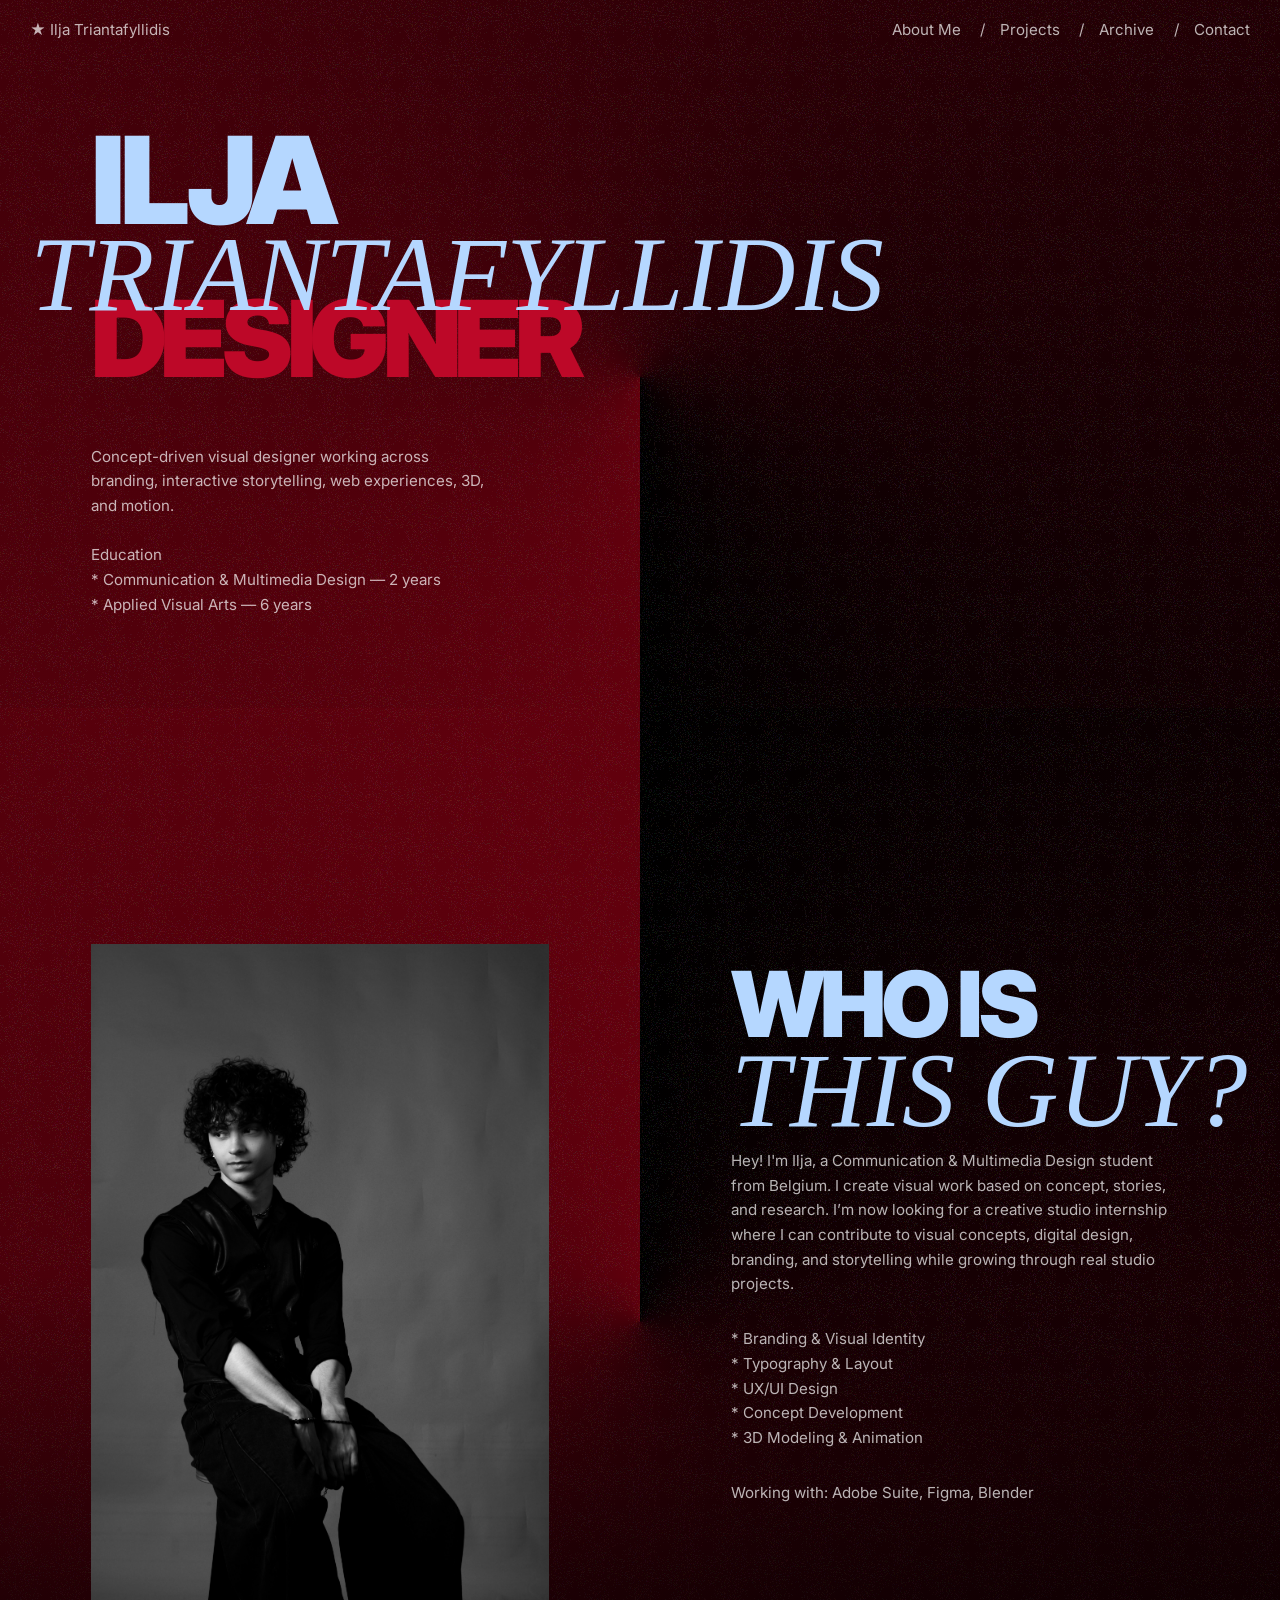
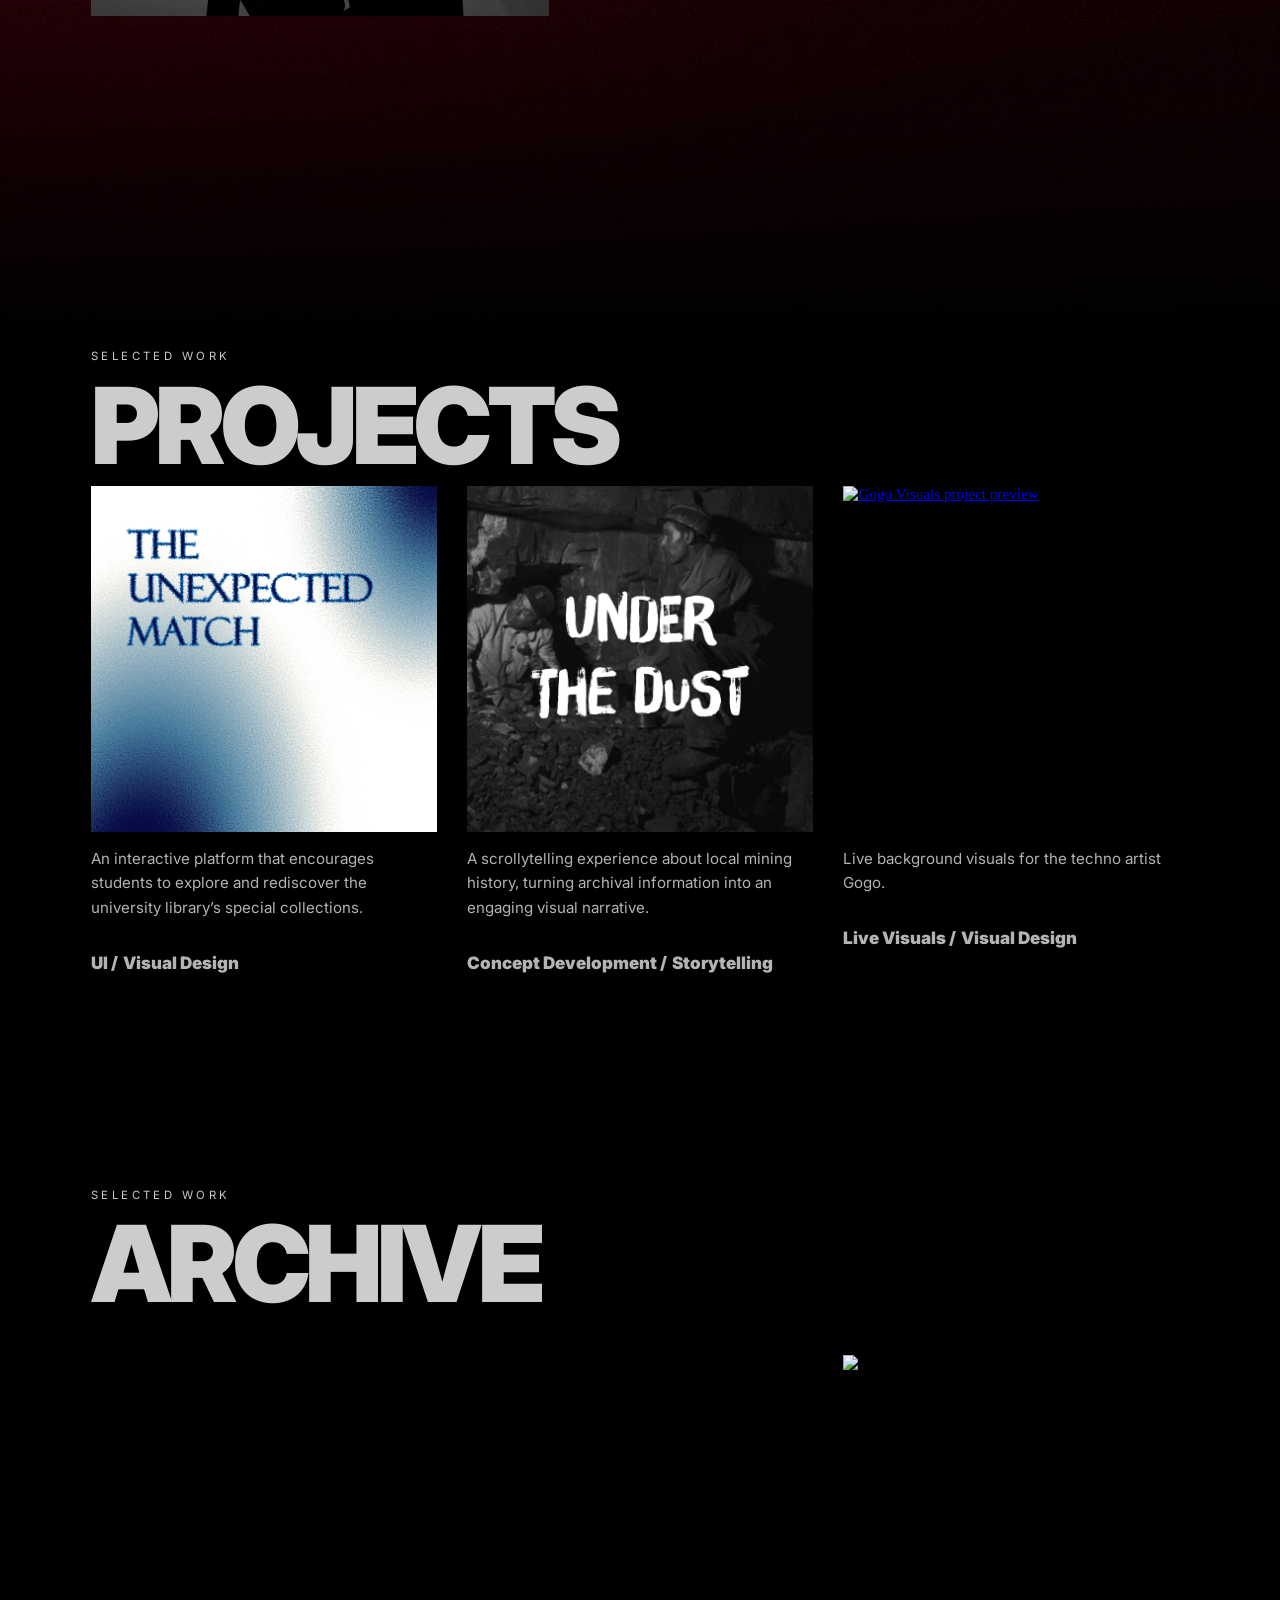
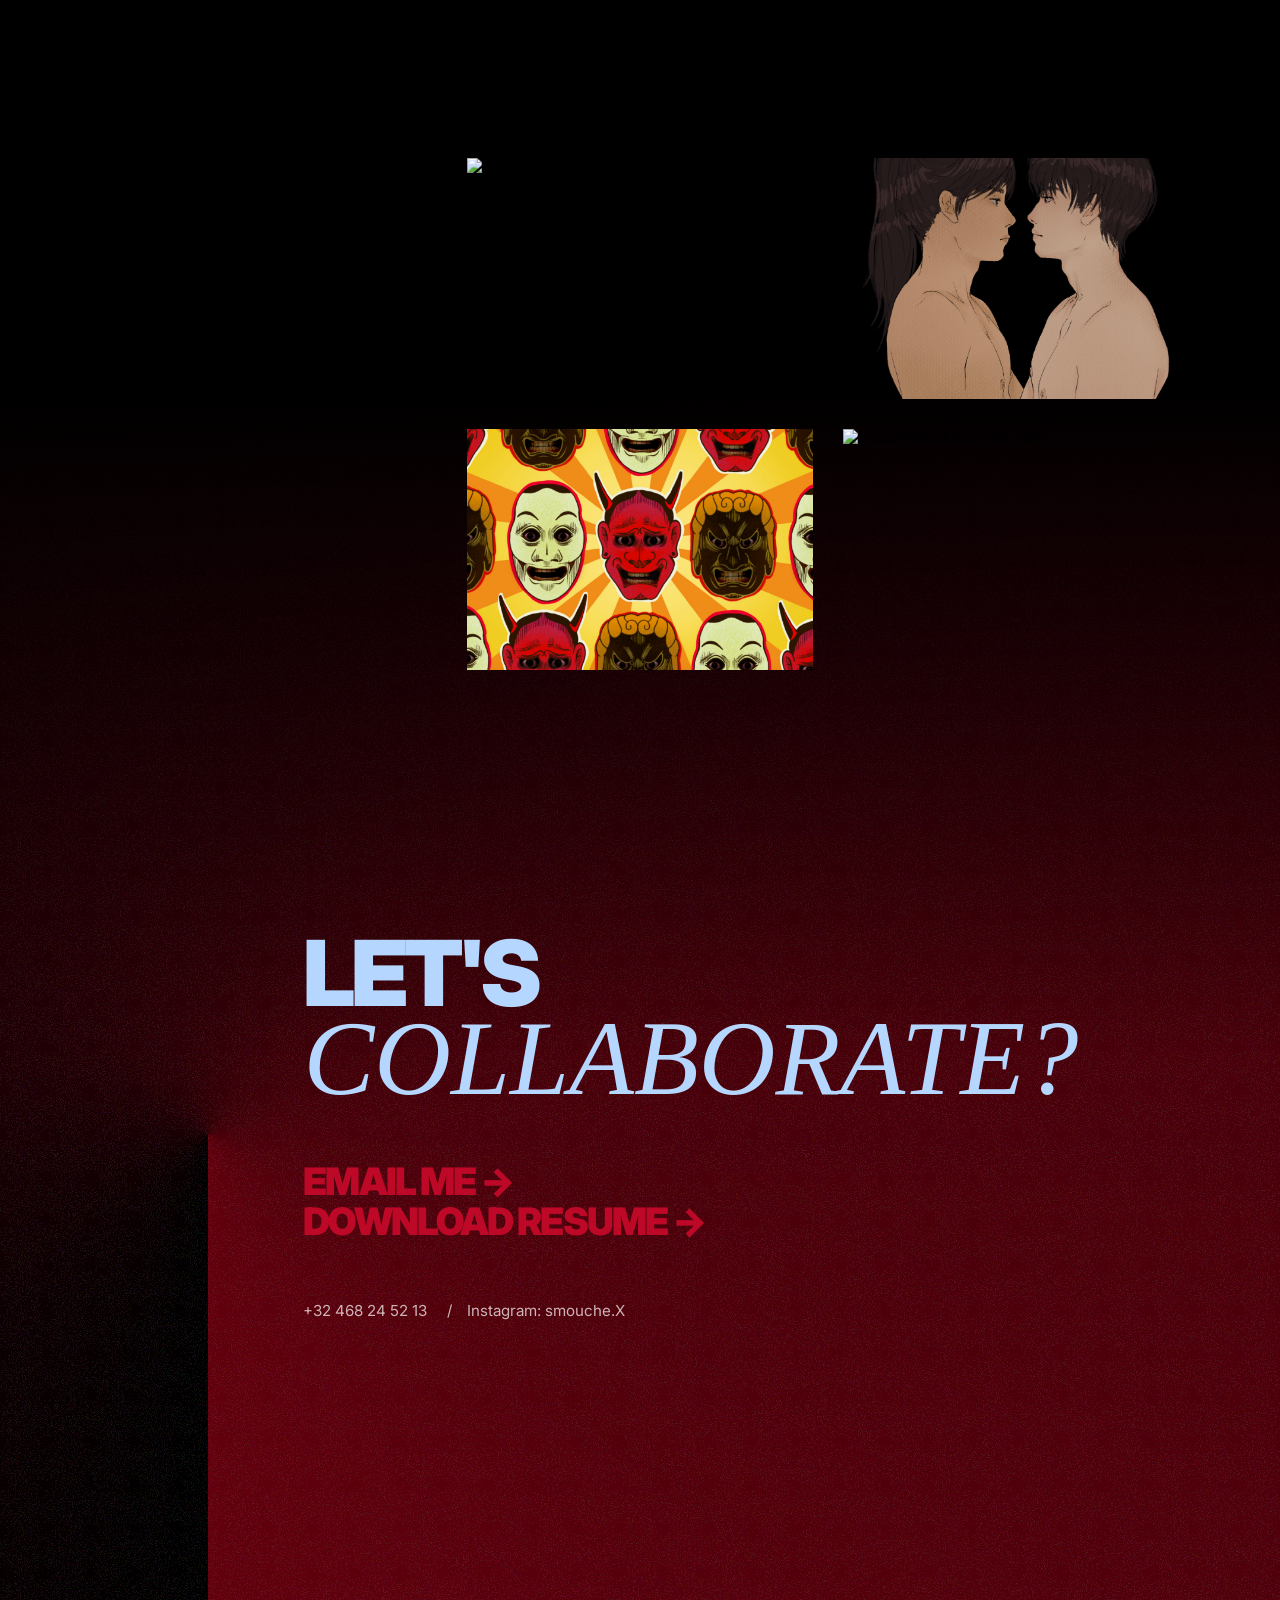
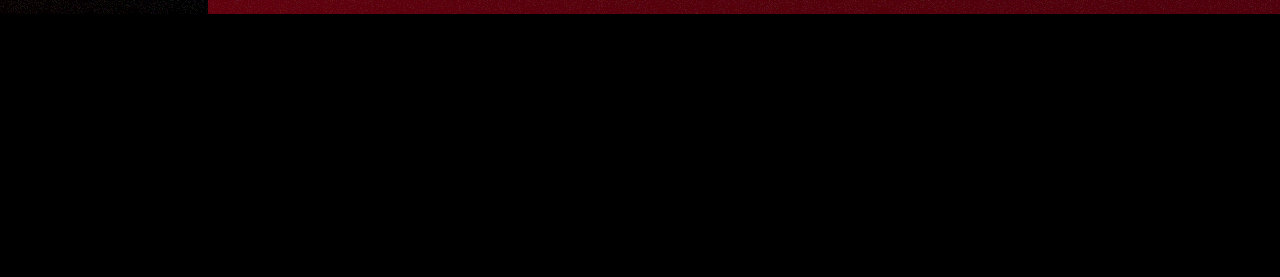
==== commit 4b92763a: "Update index.html" ====
--- a/index.html
+++ b/index.html
@@ -21,15 +21,15 @@
     <div class="pageRevealOverlay" aria-hidden="true"></div>
 
     <nav class="siteNav" aria-label="Primary navigation">
-        <div class="siteNavBrand navLeft">
-            <a href="index.html#top" class="homeLink">★ Ilja Triantafyllidis</a>
+            <div class="siteNavBrand navLeft">
+            <a href="#top" class="homeLink">★ Ilja Triantafyllidis</a>
         </div>
         <div class="siteNavLinks">
             <ul class="siteNavList ulWhite">
-                <li><a href="index.html#about">About Me</a></li>
-                <li><a href="index.html#projects">Projects</a></li>
-                <li><a href="index.html#archive">Archive</a></li>
-                <li><a href="index.html#contact">Contact</a></li>
+                <li><a href="#about">About Me</a></li>
+                <li><a href="#projects">Projects</a></li>
+                <li><a href="#archive">Archive</a></li>
+                <li><a href="#contact">Contact</a></li>
             </ul>
         </div>
     </nav>
@@ -64,7 +64,7 @@
             </div>
             <div class="introContent rightIntro">
                 <h4>WHO IS</h4>
-                <h2> THIS GUY?</h2>
+                <h2>THIS GUY?</h2>
                 <p>Hey! I'm Ilja, a Communication & Multimedia Design student from Belgium.
                     I create visual work based on concept, stories, and research.
                     I’m now looking for a creative studio internship where I can contribute to visual concepts, digital
@@ -85,35 +85,34 @@
             <div class="projectItems">
                 <article class="projectItem">
                     <a href="theUnexpectedMatch.html">
-                        <img src="assets/img/theUnexpectedMatch.png" alt="the unexpected match" class="projectImg">
+                        <img src="assets/img/theUnexpectedMatch.png" alt="The Unexpected Match project preview" class="projectImg">
                     </a>
                     <p>An interactive platform that encourages students to explore and rediscover the university
                         library’s special collections.</p>
                     <ul>
                         <li>UI</li>
-                        <li>VISUAL DESIGN</li>
+                        <li>Visual Design</li>
                     </ul>
                 </article>
                 <article class="projectItem">
                     <a href="underTheDust.html">
-                        <img src="assets/img/onderHetStof.png" alt="onder het stof" class="projectImg">
+                        <img src="assets/img/onderHetStof.png" alt="Under the Dust project preview" class="projectImg">
                     </a>
                     <p>A scrollytelling experience about local mining history, turning archival information into an
                         engaging visual narrative.</p>
                     <ul>
-                        <li>CONCEPT DEVELOPMENT</li>
-                        <li>STORYTELLING</li>
+                        <li>Concept Development</li>
+                        <li>Storytelling</li>
                     </ul>
                 </article>
                 <article class="projectItem">
                     <a href="gogoVisuals.html">
-                        <img src="assets/img/gogoVisuals.svg" alt="gogo visuals" class="projectImg">
+                        <img src="assets/img/gogoVisuals.svg" alt="Gogo Visuals project preview" class="projectImg">
                     </a>
-                    <p>An interactive multimedia project that blends storytelling, visuals, and research into a single
-                        experience.</p>
+                    <p>Live background visuals for the techno artist Gogo.</p>
                     <ul>
-                        <li>STORYTELLING</li>
-                        <li>VISUAL DESIGN</li>
+                        <li>Live Visuals</li>
+                        <li>Visual Design</li>
                     </ul>
                 </article>
 
@@ -126,49 +125,52 @@
 
             <div class="archiveGrid" aria-label="Archive gallery">
                 <article class="archiveCell archiveItem cell-a">
-                    <video class="archiveImg" muted loop autoplay playsinline>
-                        <source src="https://res.cloudinary.com/dfewxkke0/video/upload/v1777855401/SUBWAY_rwissx.mp4" type="video/mp4">
+                    <video class="archiveImg" muted loop autoplay playsinline aria-label="Subway blender animation preview">
+                        <source src="https://res.cloudinary.com/dfewxkke0/video/upload/q_auto/f_auto/v1777855401/SUBWAY_rwissx.mp4"
+                            type="video/mp4">
                     </video>
                     <span class="archiveTitle">Blender Animation</span>
                 </article>
                 <article class="archiveCell archiveItem cell-b">
-                    <img src="assets/img/B.png" alt="Archive image 2" class="archiveImg">
+                    <img src="assets/img/B.png" alt="Blender scene: interior composition" class="archiveImg">
                     <span class="archiveTitle">Blender Scene</span>
                 </article>
                 <article class="archiveCell archiveItem cell-c">
-                    <video class="archiveImg" muted loop autoplay playsinline>
-                        <source src="https://res.cloudinary.com/dfewxkke0/video/upload/v1777855511/blenderAnimation_xwqbpx.mp4" type="video/mp4">
+                    <video class="archiveImg" muted loop autoplay playsinline aria-label="Blender rotating model animation">
+                        <source
+                            src="https://res.cloudinary.com/dfewxkke0/video/upload/q_auto/f_auto/v1777855511/blenderAnimation_xwqbpx.mp4"
+                            type="video/mp4">
                     </video>
                     <span class="archiveTitle">Blender Animation</span>
                 </article>
                 <article class="archiveCell archiveItem archivePan cell-d">
-                    <img src="assets/img/D.jpg" alt="Archive image 4" class="archiveImg">
+                    <img src="assets/img/D.jpg" alt="Digital illustration: stylized portrait" class="archiveImg">
                     <span class="archiveTitle">Digital Illustration</span>
                 </article>
                 <article class="archiveCell archiveItem cell-e">
-                    <img src="assets/img/E.jpg" alt="Archive image 5" class="archiveImg">
+                    <img src="assets/img/E.jpg" alt="Digital illustration: abstract composition" class="archiveImg">
                     <span class="archiveTitle">Digital Illustration</span>
                 </article>
                 <article class="archiveCell archiveItem cell-f">
-                    <img src="assets/img/F.jpg" alt="Archive image 6" class="archiveImg">
+                    <img src="assets/img/F.jpg" alt="Digital illustration: poster mockup" class="archiveImg">
                     <span class="archiveTitle">Digital Illustration</span>
                 </article>
                 <article class="archiveCell archiveItem cell-g">
-                    <img src="assets/img/G.jpg" alt="Archive image 7" class="archiveImg">
-                    <span class="archiveTitle">Digital Illustration</span>
-                </article>
-            </div>
-
-
-        </section>
-
-        <aside class="archiveModal" id="archiveModal" aria-hidden="true" role="dialog" aria-modal="true"
+                    <img src="assets/img/G.jpg" alt="Digital illustration: color study" class="archiveImg">
+                    <span class="archiveTitle">Digital Illustration</span>
+                </article>
+            </div>
+
+
+        </section>
+
+        <aside class="archiveModal" id="archiveModal" aria-hidden="true" role="dialog"
             aria-label="Archive image viewer">
             <button type="button" class="archiveModalClose" id="archiveModalClose"
                 aria-label="Close image popup">×</button>
             <div class="archiveModalViewport" id="archiveModalViewport">
                 <img src="" alt="" class="archiveModalImage" id="archiveModalImage">
-                <video class="archiveModalVideo" id="archiveModalVideo" loop playsinline></video>
+                <video class="archiveModalVideo" id="archiveModalVideo" loop playsinline aria-label="Archive media viewer"></video>
             </div>
         </aside>
 
@@ -181,8 +183,8 @@
             </div>
             <ul class="contactMeta ulWhite">
                 <li><a href="tel:+32468245213">+32 468 24 52 13</a></li>
-                <li><a href="https://instagram.com/smouche.X" target="_blank" rel="noopener noreferrer">Instragram:
-                        smouche.X</a></li>
+                <li><a href="https://instagram.com/smouche.X" target="_blank" rel="noopener noreferrer">Instagram:
+                    smouche.X</a></li>
             </ul>
         </section>
 
@@ -197,4 +199,4 @@
     <script src="js/script.js"></script>
 </body>
 
-</html>+</html>
--- a/css/style.css
+++ b/css/style.css
@@ -1784,15 +1784,15 @@
     }
 }
 
-.projectRecources iframe {
+.projectResources iframe {
     padding-bottom: 96px;
 }
 
-.projectRecources p {
+.projectResources p {
     width: 512px;
 }
 
-.projectRecources h5 {
+.projectResources h5 {
     margin-bottom: 16px;
 }
 
